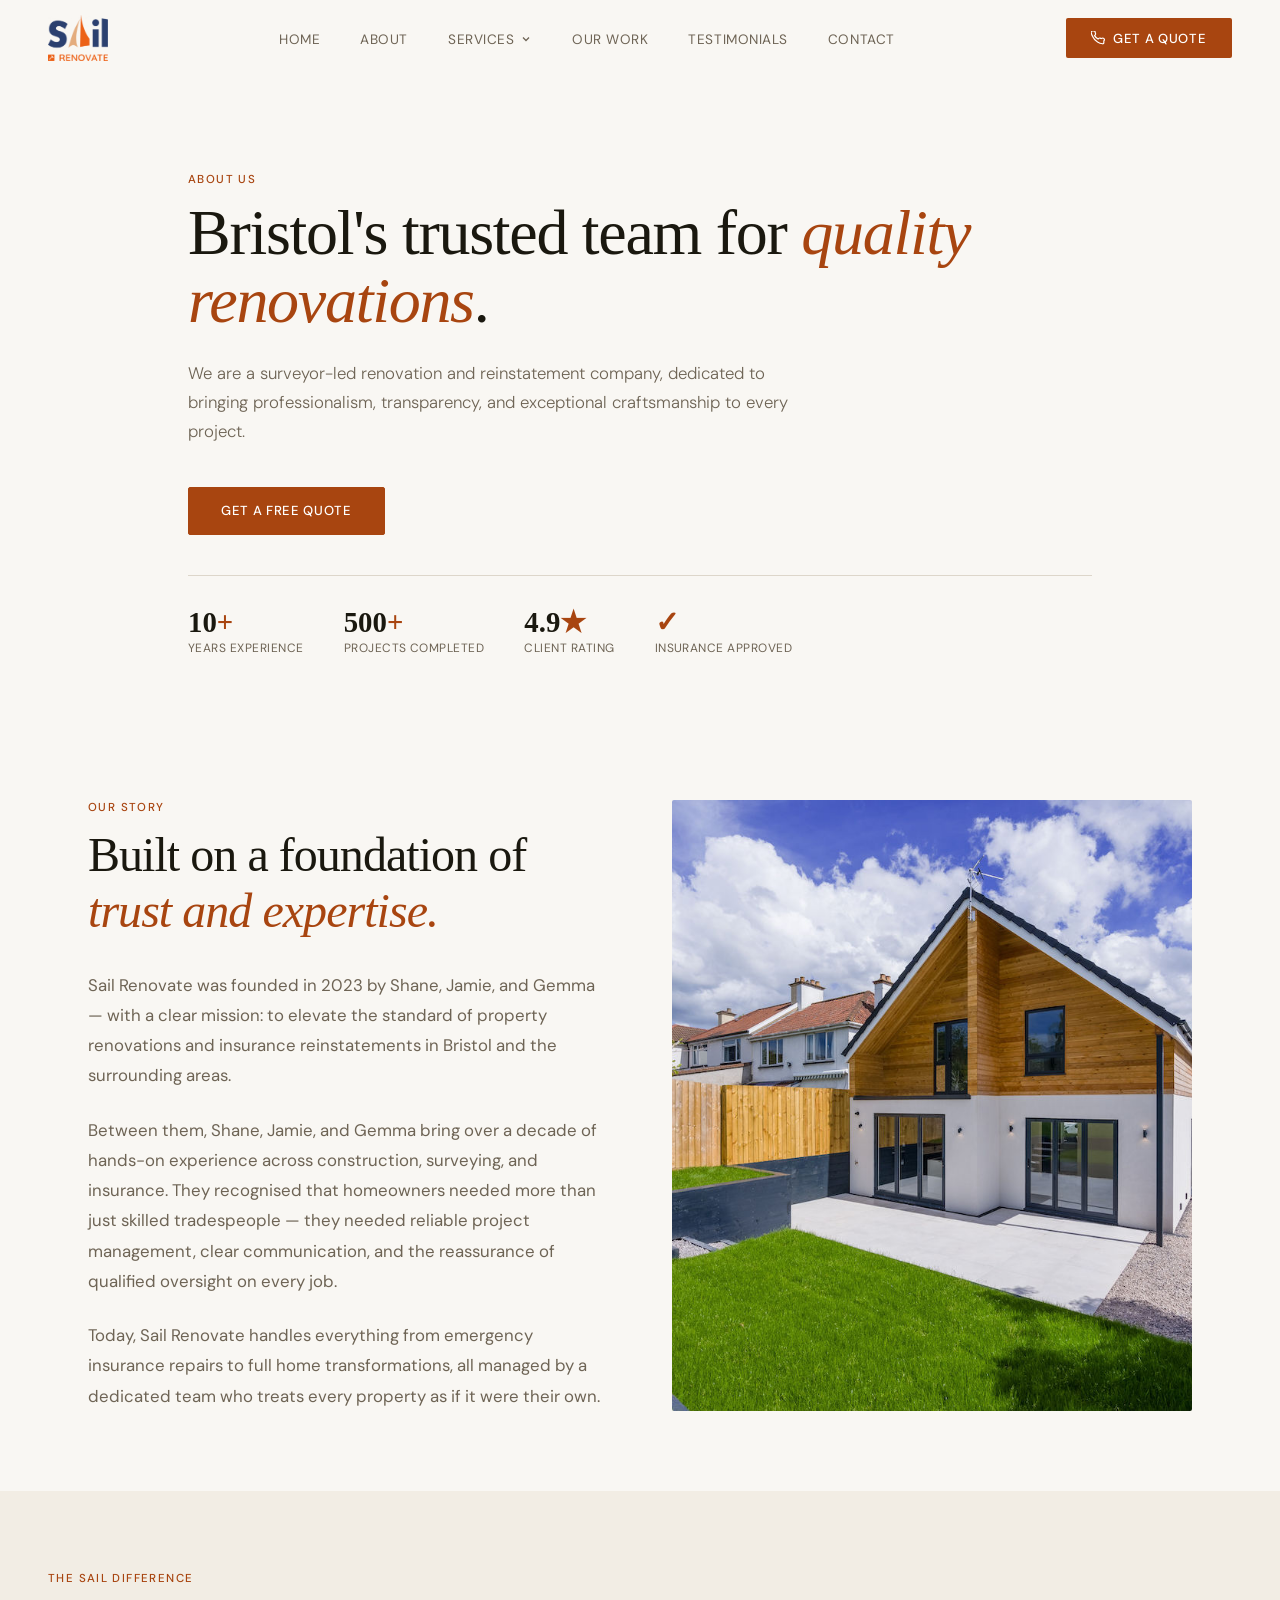
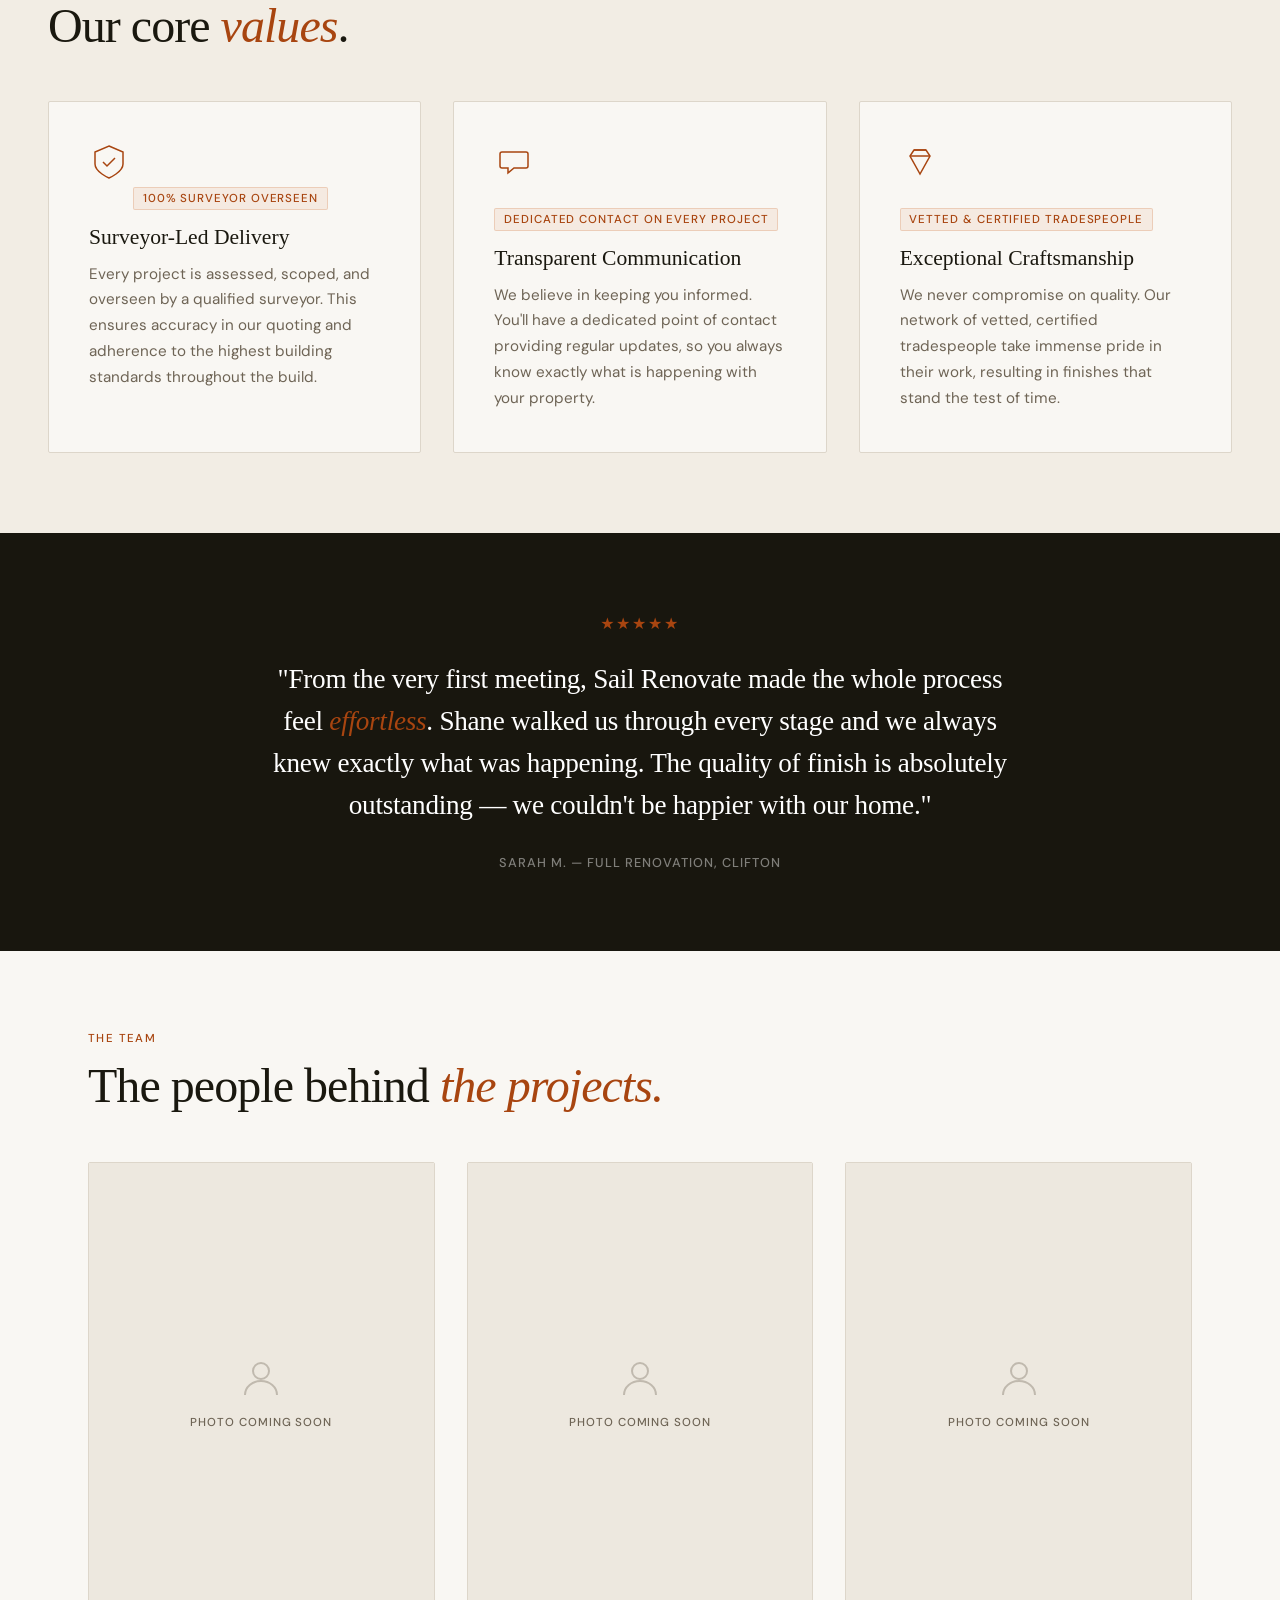
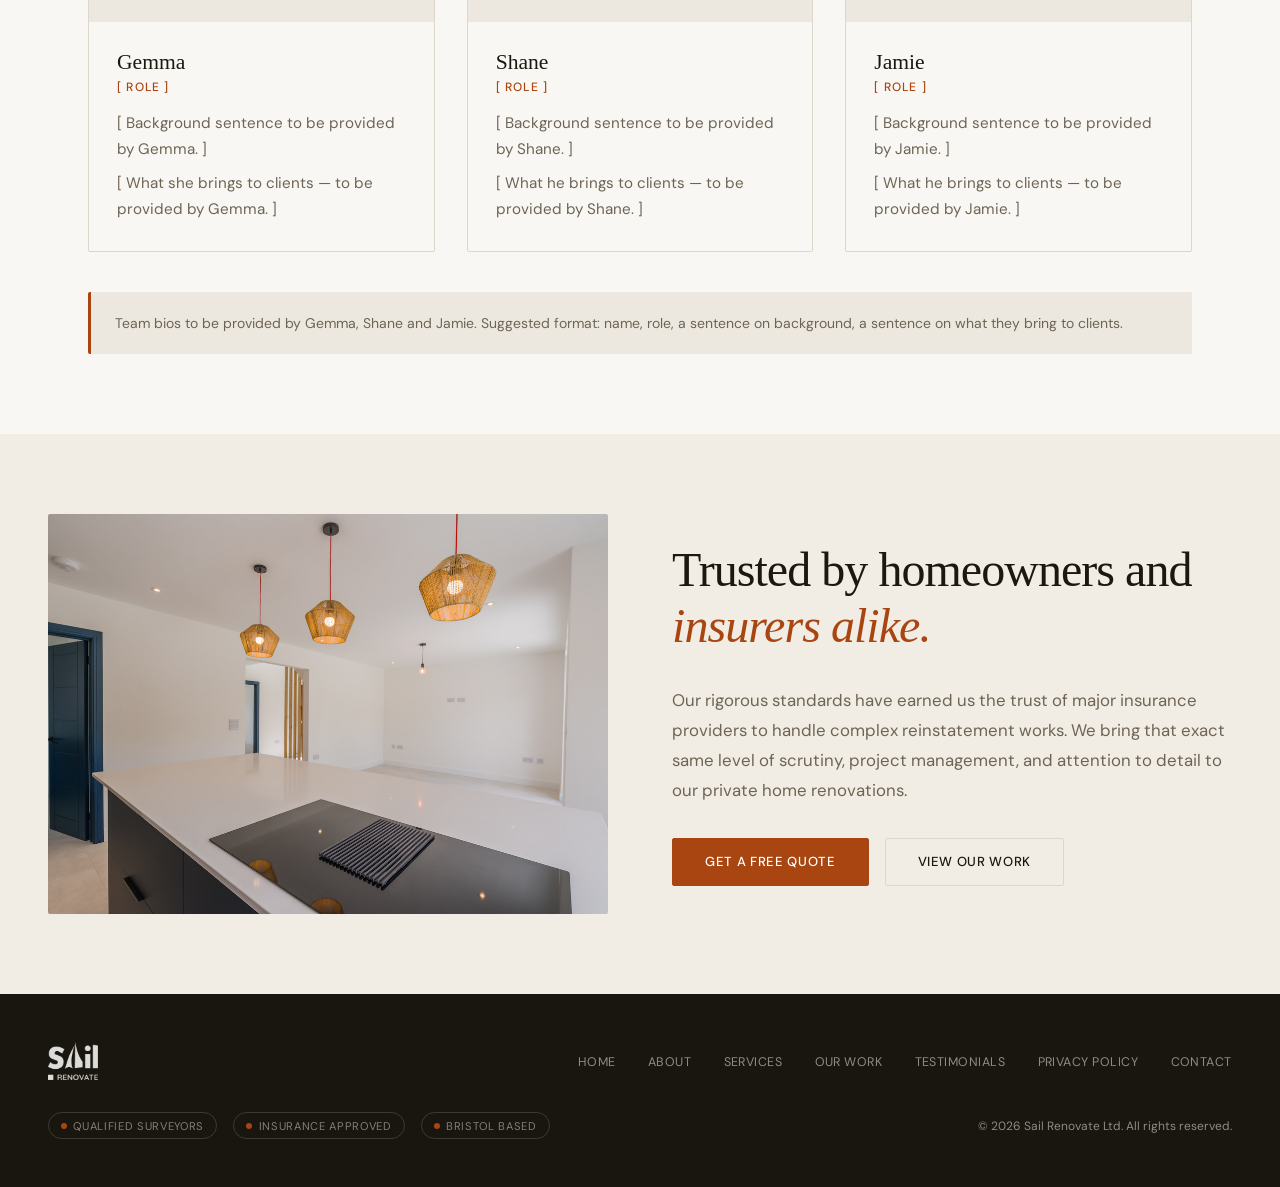
==== about/index.html @ 5453de85 "feat: about page CRO improvements - Add Get a Free Quote CTA to hero - Add stats row to hero (10+, 5" ====
<!DOCTYPE html>
<html lang="en">
<head>
  <meta charset="UTF-8" />
  <meta name="viewport" content="width=device-width, initial-scale=1.0" />
  <title>About Us | Sail Renovate</title>
  <meta name="description" content="Learn about Sail Renovate's history, our qualified surveyor-led approach, and our commitment to providing Bristol with quality renovations." />
  <link rel="preconnect" href="https://fonts.googleapis.com" />
  <link rel="preconnect" href="https://fonts.gstatic.com" crossorigin />
  <link href="https://fonts.googleapis.com/css2?family=Cormorant+Garant:ital,wght@0,300;0,400;0,600;1,300;1,400;1,600&family=DM+Sans:ital,wght@0,300;0,400;0,500;1,300&display=swap" rel="stylesheet" />
  <link rel="stylesheet" href="../css/global.css" />
  <style>
    .grid-2 { gap: 4rem; }
    .about-image { border-radius: 2px; overflow: hidden; }
    .about-image img { width: 100%; height: 100%; object-fit: cover; min-height: 400px; }

    .content-block p { font-size: 1.05rem; line-height: 1.8; color: var(--text-muted); margin-bottom: 1.5rem; }
    .content-block p:last-child { margin-bottom: 0; }

    /* Team section */
    .team-grid { display: grid; grid-template-columns: repeat(auto-fit, minmax(260px, 1fr)); gap: 2rem; margin-top: 3rem; }
    .team-card { background: var(--bg); border: 1px solid var(--border); border-radius: 2px; overflow: hidden; }
    .team-card__photo { width: 100%; aspect-ratio: 3/4; background: var(--cream); display: flex; align-items: center; justify-content: center; }
    .team-card__photo-placeholder { display: flex; flex-direction: column; align-items: center; gap: 0.75rem; color: var(--text-muted); }
    .team-card__photo-placeholder svg { opacity: 0.35; }
    .team-card__photo-placeholder span { font-size: 0.72rem; font-weight: 500; letter-spacing: 0.08em; text-transform: uppercase; }
    .team-card__body { padding: 1.75rem; }
    .team-card__name { font-family: var(--serif); font-size: 1.35rem; font-weight: 400; color: var(--text); margin-bottom: 0.25rem; }
    .team-card__role { font-size: 0.75rem; font-weight: 500; letter-spacing: 0.1em; text-transform: uppercase; color: var(--accent); margin-bottom: 1rem; }
    .team-card__bio { font-size: 0.95rem; line-height: 1.7; color: var(--text-muted); }
    .team-card__bio p { margin-bottom: 0.5rem; }
    .team-card__bio p:last-child { margin-bottom: 0; }
    .team-placeholder-note { margin-top: 2.5rem; padding: 1.25rem 1.5rem; background: var(--cream); border-left: 3px solid var(--accent); border-radius: 2px; font-size: 0.875rem; color: var(--text-muted); line-height: 1.6; }

    /* Hero stats */
    .about-hero-stats {
      display: grid;
      grid-template-columns: repeat(4, auto);
      gap: 2.5rem;
      margin-top: 2.5rem;
      padding-top: 2rem;
      border-top: 1px solid var(--border);
      justify-content: start;
    }
    .about-hero-stats .stat__num {
      font-family: var(--serif);
      font-size: 1.8rem;
      font-weight: 600;
      color: var(--text);
      line-height: 1;
      margin-bottom: 0.25rem;
    }
    .about-hero-stats .stat__num em { color: var(--accent); font-style: normal; }
    .about-hero-stats .stat__label {
      font-size: 0.75rem;
      letter-spacing: 0.04em;
      text-transform: uppercase;
      color: var(--text-muted);
    }

    /* Core values grid */
    .values-grid { display: grid; grid-template-columns: repeat(auto-fit, minmax(280px, 1fr)); gap: 2rem; margin-top: 3rem; }
    .value-card { padding: 2.5rem; background: var(--bg); border: 1px solid var(--border); border-radius: 2px; }
    .value-card__icon { width: 40px; height: 40px; color: var(--accent); margin-bottom: 1.25rem; }
    .value-card__stat { display: inline-block; font-size: 0.72rem; font-weight: 500; letter-spacing: 0.08em; text-transform: uppercase; color: var(--accent); background: rgba(200,88,20,0.08); border: 1px solid rgba(200,88,20,0.2); border-radius: 2px; padding: 0.2rem 0.55rem; margin-bottom: 0.9rem; }
    .value-card h3 { font-family: var(--serif); font-size: 1.35rem; margin-bottom: 0.75rem; color: var(--text); font-weight: 400;}
    .value-card p { font-size: 0.95rem; line-height: 1.7; color: var(--text-muted); margin: 0; }

    /* Testimonial */
    .about-testimonial {
      background: var(--bg-dark);
      padding: 5rem 3rem;
      text-align: center;
    }
    .about-testimonial blockquote {
      font-family: var(--serif);
      font-size: clamp(1.25rem, 2.5vw, 1.7rem);
      font-weight: 300;
      line-height: 1.55;
      color: #fff;
      max-width: 760px;
      margin: 0 auto 1.75rem;
      letter-spacing: -0.01em;
    }
    .about-testimonial blockquote em { color: var(--accent); font-style: italic; }
    .about-testimonial__attr {
      font-size: 0.8rem;
      font-weight: 500;
      letter-spacing: 0.08em;
      text-transform: uppercase;
      color: rgba(255,255,255,0.45);
    }
    .about-testimonial__stars {
      color: var(--accent);
      font-size: 1rem;
      letter-spacing: 0.1em;
      margin-bottom: 1.5rem;
    }

    @media (max-width:860px) {
      .grid-2 { grid-template-columns: 1fr; gap: 2rem; }
      .about-hero-stats { grid-template-columns: repeat(2, auto); gap: 1.5rem; }
      .about-testimonial { padding: 3.5rem 1.5rem; }
    }
  </style>
</head>
<body>
  <nav class="nav" id="nav">
    <a href="/sail-renovate/" class="nav__logo" aria-label="Sail Renovate home">
      <img src="../images/Sail_Renovate_Primary_Orange_MAIN-300x229.png" alt="Sail Renovate" />
    </a>
    <ul class="nav__links">
      <li><a href="/sail-renovate/">Home</a></li>
      <li><a href="/sail-renovate/about/">About</a></li>
      <li class="nav__item nav__item--has-mega">
        <button class="nav__mega-trigger" aria-expanded="false" aria-controls="megaNav">
          Services
          <svg class="nav__chevron" width="12" height="12" viewBox="0 0 24 24" fill="none" stroke="currentColor" stroke-width="2.5" aria-hidden="true"><path d="M6 9l6 6 6-6"/></svg>
        </button>
      </li>
      <li><a href="/sail-renovate/projects/">Our Work</a></li>
      <li><a href="/sail-renovate/testimonials/">Testimonials</a></li>
      <li><a href="/sail-renovate/contact/">Contact</a></li>
    </ul>
    <a href="/sail-renovate/contact/" class="nav__cta">
    <svg width="14" height="14" viewBox="0 0 24 24" fill="none" stroke="currentColor" stroke-width="2" aria-hidden="true"><path d="M22 16.92v3a2 2 0 01-2.18 2 19.79 19.79 0 01-8.63-3.07A19.5 19.5 0 013.07 9.81 19.79 19.79 0 01.12 1.18 2 2 0 012.11 0h3a2 2 0 012 1.72c.127.96.361 1.903.7 2.81a2 2 0 01-.45 2.11L6.09 7.91a16 16 0 006 6l1.27-1.27a2 2 0 012.11-.45c.907.339 1.85.573 2.81.7A2 2 0 0122 16.92z"/></svg>
    Get a Quote
  </a>
    <button class="nav__burger" id="burger" aria-label="Open menu" aria-expanded="false">
      <span></span><span></span><span></span>
    </button>

  <!-- Mega Nav Panel -->
  <div class="mega-nav" id="megaNav" role="region" aria-label="Services menu">
    <div class="mega-nav__inner">
      <div class="mega-nav__grid">
        <a href="/sail-renovate/services/insurance-reinstatement/" class="mega-nav__card">
          <svg class="mega-nav__card-icon" viewBox="0 0 40 40" fill="none" stroke="currentColor" stroke-width="1.5" aria-hidden="true">
            <path d="M20 4 L34 10 V22 C34 30 20 36 20 36 C20 36 6 30 6 22 V10 Z"/>
            <path d="M14 20 L18 24 L26 16"/>
          </svg>
          <h4>Insurance Reinstatement</h4>
          <p>Trusted delivery for insurer-led repairs and reinstatement projects.</p>
        </a>
        <a href="/sail-renovate/services/property-refurbishment/" class="mega-nav__card">
          <svg class="mega-nav__card-icon" viewBox="0 0 40 40" fill="none" stroke="currentColor" stroke-width="1.5" aria-hidden="true">
            <rect x="8" y="12" width="24" height="22" rx="1"/>
            <path d="M4 14 L20 4 L36 14"/>
            <path d="M16 34 L16 24 L24 24 L24 34"/>
          </svg>
          <h4>Property Refurbishment</h4>
          <p>Complete home makeovers from kitchens and bathrooms to full transformations.</p>
        </a>
        <a href="/sail-renovate/services/property-maintenance/" class="mega-nav__card">
          <svg class="mega-nav__card-icon" viewBox="0 0 40 40" fill="none" stroke="currentColor" stroke-width="1.5" aria-hidden="true">
            <path d="M28 8 L32 12 L16 28 L10 30 L12 24 Z"/>
            <path d="M24 12 L28 16"/>
            <circle cx="12" cy="28" r="2" fill="currentColor" stroke="none"/>
          </svg>
          <h4>Property Maintenance</h4>
          <p>Scheduled repairs and upkeep to protect and maintain your property.</p>
        </a>
        <a href="/sail-renovate/services/project-management/" class="mega-nav__card">
          <svg class="mega-nav__card-icon" viewBox="0 0 40 40" fill="none" stroke="currentColor" stroke-width="1.5" aria-hidden="true">
            <rect x="10" y="8" width="20" height="26" rx="1"/>
            <path d="M15 16 H25"/>
            <path d="M15 21 H25"/>
            <path d="M15 26 H20"/>
          </svg>
          <h4>Project Management</h4>
          <p>Co-ordinated delivery, procurement and contractor scheduling.</p>
        </a>
        <a href="/sail-renovate/services/claims-management/" class="mega-nav__card">
          <svg class="mega-nav__card-icon" viewBox="0 0 40 40" fill="none" stroke="currentColor" stroke-width="1.5" aria-hidden="true">
            <circle cx="20" cy="20" r="14"/>
            <path d="M14 20 L18 24 L26 16"/>
          </svg>
          <h4>Claims Management</h4>
          <p>Working with insurers and homeowners to keep claims moving smoothly.</p>
        </a>
      </div>
      <div class="mega-nav__footer">
        <a href="/sail-renovate/services/" class="mega-nav__all">
          View all services
          <svg width="14" height="14" viewBox="0 0 24 24" fill="none" stroke="currentColor" stroke-width="2" aria-hidden="true"><path d="M5 12h14M12 5l7 7-7 7"/></svg>
        </a>
      </div>
    </div>
  </div>
  </nav>

  <div class="mobile-menu" id="mobileMenu" role="dialog" aria-label="Navigation menu">
    <a href="/sail-renovate/" class="mobile-link">Home</a>
    <a href="/sail-renovate/about/" class="mobile-link">About</a>
    <div class="mobile-services">
      <button class="mobile-services__trigger" aria-expanded="false">
        Services
        <svg class="nav__chevron" width="14" height="14" viewBox="0 0 24 24" fill="none" stroke="currentColor" stroke-width="2.5" aria-hidden="true"><path d="M6 9l6 6 6-6"/></svg>
      </button>
      <div class="mobile-services__list">
        <a href="/sail-renovate/services/" class="mobile-services__all">All Services</a>
        <a href="/sail-renovate/services/insurance-reinstatement/">Insurance Reinstatement</a>
        <a href="/sail-renovate/services/property-refurbishment/">Property Refurbishment</a>
        <a href="/sail-renovate/services/property-maintenance/">Property Maintenance</a>
        <a href="/sail-renovate/services/project-management/">Project Management</a>
        <a href="/sail-renovate/services/claims-management/">Claims Management</a>
      </div>
    </div>
    <a href="/sail-renovate/projects/" class="mobile-link">Our Work</a>
    <a href="/sail-renovate/testimonials/" class="mobile-link">Testimonials</a>
    <a href="/sail-renovate/contact/" class="mobile-link">Contact</a>
    <a href="/sail-renovate/contact/" class="nav__cta">Get a Quote</a>
  </div>

  <main>
    <section class="internal-hero">
      <span class="section-eyebrow">About Us</span>
      <h1 class="hero__heading">Bristol's trusted team for <em>quality renovations</em>.</h1>
      <p class="hero__sub">We are a surveyor-led renovation and reinstatement company, dedicated to bringing professionalism, transparency, and exceptional craftsmanship to every project.</p>
      <div style="margin-top: 2rem;">
        <a href="/sail-renovate/contact/" class="btn btn--primary">Get a Free Quote</a>
      </div>
      <div class="about-hero-stats">
        <div>
          <div class="stat__num">10<em>+</em></div>
          <div class="stat__label">Years Experience</div>
        </div>
        <div>
          <div class="stat__num">500<em>+</em></div>
          <div class="stat__label">Projects Completed</div>
        </div>
        <div>
          <div class="stat__num">4.9<em>★</em></div>
          <div class="stat__label">Client Rating</div>
        </div>
        <div>
          <div class="stat__num" style="color: var(--accent);">✓</div>
          <div class="stat__label">Insurance Approved</div>
        </div>
      </div>
    </section>

    <section class="page-section">
      <div class="grid-2 fade-in">
        <div class="content-block">
          <span class="section-eyebrow">Our Story</span>
          <h2 class="section-title">Built on a foundation of <em>trust and expertise.</em></h2>
          <p>Sail Renovate was founded in 2023 by Shane, Jamie, and Gemma — with a clear mission: to elevate the standard of property renovations and insurance reinstatements in Bristol and the surrounding areas.</p>
          <p>Between them, Shane, Jamie, and Gemma bring over a decade of hands-on experience across construction, surveying, and insurance. They recognised that homeowners needed more than just skilled tradespeople — they needed reliable project management, clear communication, and the reassurance of qualified oversight on every job.</p>
          <p>Today, Sail Renovate handles everything from emergency insurance repairs to full home transformations, all managed by a dedicated team who treats every property as if it were their own.</p>
        </div>
        <div class="about-image">
          <img src="../images/2-rear.jpg" alt="Sail Renovate team working on site" />
        </div>
      </div>
    </section>

    <section class="page-section--alt">
      <div class="inner">
        <span class="section-eyebrow">The Sail Difference</span>
        <h2 class="section-title">Our core <em>values</em>.</h2>
        
        <div class="values-grid">
          <div class="value-card fade-in">
            <svg class="value-card__icon" viewBox="0 0 40 40" fill="none" stroke="currentColor" stroke-width="1.5" aria-hidden="true">
              <path d="M20 4 L34 10 V22 C34 30 20 36 20 36 C20 36 6 30 6 22 V10 Z"/>
              <path d="M14 20 L18 24 L26 16"/>
            </svg>
            <span class="value-card__stat">100% Surveyor Overseen</span>
            <h3>Surveyor-Led Delivery</h3>
            <p>Every project is assessed, scoped, and overseen by a qualified surveyor. This ensures accuracy in our quoting and adherence to the highest building standards throughout the build.</p>
          </div>
          <div class="value-card fade-in fade-in-delay-1">
            <svg class="value-card__icon" viewBox="0 0 40 40" fill="none" stroke="currentColor" stroke-width="1.5" aria-hidden="true">
              <path d="M8 10 h24 a2 2 0 0 1 2 2 v12 a2 2 0 0 1 -2 2 h-12 l-6 5 v-5 h-6 a2 2 0 0 1 -2 -2 v-12 a2 2 0 0 1 2 -2z"/>
            </svg>
            <span class="value-card__stat">Dedicated Contact on Every Project</span>
            <h3>Transparent Communication</h3>
            <p>We believe in keeping you informed. You'll have a dedicated point of contact providing regular updates, so you always know exactly what is happening with your property.</p>
          </div>
          <div class="value-card fade-in fade-in-delay-2">
            <svg class="value-card__icon" viewBox="0 0 40 40" fill="none" stroke="currentColor" stroke-width="1.5" aria-hidden="true">
              <path d="M14 8 L10 14 L20 32 L30 14 L26 8 Z"/>
              <path d="M14 8 h12"/>
              <path d="M11 14 h18"/>
            </svg>
            <span class="value-card__stat">Vetted &amp; Certified Tradespeople</span>
            <h3>Exceptional Craftsmanship</h3>
            <p>We never compromise on quality. Our network of vetted, certified tradespeople take immense pride in their work, resulting in finishes that stand the test of time.</p>
          </div>
        </div>
      </div>
    </section>

    <section class="about-testimonial">
      <div class="about-testimonial__stars" aria-label="5 stars">★★★★★</div>
      <blockquote>
        "From the very first meeting, Sail Renovate made the whole process feel <em>effortless</em>. Shane walked us through every stage and we always knew exactly what was happening. The quality of finish is absolutely outstanding — we couldn't be happier with our home."
      </blockquote>
      <p class="about-testimonial__attr">Sarah M. &mdash; Full Renovation, Clifton</p>
    </section>

    <section class="page-section">
      <span class="section-eyebrow">The Team</span>
      <h2 class="section-title">The people behind <em>the projects.</em></h2>

      <div class="team-grid">
        <div class="team-card fade-in">
          <div class="team-card__photo">
            <div class="team-card__photo-placeholder">
              <svg width="48" height="48" viewBox="0 0 24 24" fill="none" stroke="currentColor" stroke-width="1" aria-hidden="true"><circle cx="12" cy="8" r="4"/><path d="M4 20c0-4 3.6-7 8-7s8 3 8 7"/></svg>
              <span>Photo coming soon</span>
            </div>
          </div>
          <div class="team-card__body">
            <p class="team-card__name">Gemma</p>
            <p class="team-card__role">[ Role ]</p>
            <div class="team-card__bio">
              <p>[ Background sentence to be provided by Gemma. ]</p>
              <p>[ What she brings to clients — to be provided by Gemma. ]</p>
            </div>
          </div>
        </div>

        <div class="team-card fade-in fade-in-delay-1">
          <div class="team-card__photo">
            <div class="team-card__photo-placeholder">
              <svg width="48" height="48" viewBox="0 0 24 24" fill="none" stroke="currentColor" stroke-width="1" aria-hidden="true"><circle cx="12" cy="8" r="4"/><path d="M4 20c0-4 3.6-7 8-7s8 3 8 7"/></svg>
              <span>Photo coming soon</span>
            </div>
          </div>
          <div class="team-card__body">
            <p class="team-card__name">Shane</p>
            <p class="team-card__role">[ Role ]</p>
            <div class="team-card__bio">
              <p>[ Background sentence to be provided by Shane. ]</p>
              <p>[ What he brings to clients — to be provided by Shane. ]</p>
            </div>
          </div>
        </div>

        <div class="team-card fade-in fade-in-delay-2">
          <div class="team-card__photo">
            <div class="team-card__photo-placeholder">
              <svg width="48" height="48" viewBox="0 0 24 24" fill="none" stroke="currentColor" stroke-width="1" aria-hidden="true"><circle cx="12" cy="8" r="4"/><path d="M4 20c0-4 3.6-7 8-7s8 3 8 7"/></svg>
              <span>Photo coming soon</span>
            </div>
          </div>
          <div class="team-card__body">
            <p class="team-card__name">Jamie</p>
            <p class="team-card__role">[ Role ]</p>
            <div class="team-card__bio">
              <p>[ Background sentence to be provided by Jamie. ]</p>
              <p>[ What he brings to clients — to be provided by Jamie. ]</p>
            </div>
          </div>
        </div>
      </div>

      <p class="team-placeholder-note">Team bios to be provided by Gemma, Shane and Jamie. Suggested format: name, role, a sentence on background, a sentence on what they bring to clients.</p>
    </section>

    <section class="page-section--alt">
      <div class="grid-2 fade-in" style="align-items: center;">
        <div class="about-image" style="order: -1;">
          <img src="../images/19-kitchen.jpg" alt="Finished high quality renovation" />
        </div>
        <div class="content-block">
          <h2 class="section-title">Trusted by homeowners and <em>insurers alike.</em></h2>
          <p>Our rigorous standards have earned us the trust of major insurance providers to handle complex reinstatement works. We bring that exact same level of scrutiny, project management, and attention to detail to our private home renovations.</p>
          <div style="margin-top: 2rem; display: flex; gap: 1rem; flex-wrap: wrap;">
            <a href="/sail-renovate/contact/" class="btn btn--primary">Get a Free Quote</a>
            <a href="/sail-renovate/projects/" class="btn btn--outline">View Our Work</a>
          </div>
        </div>
      </div>
    </section>
  </main>

  <footer>
    <div class="footer__logo">
      <img src="../images/Sail_Renovate_Primary_Orange_MAIN-300x229.png" alt="Sail Renovate" />
    </div>
    <ul class="footer__links">
      <li><a href="/sail-renovate/">Home</a></li>
      <li><a href="/sail-renovate/about/">About</a></li>
      <li><a href="/sail-renovate/services/">Services</a></li>
      <li><a href="/sail-renovate/projects/">Our Work</a></li>
      <li><a href="/sail-renovate/testimonials/">Testimonials</a></li>
      <li><a href="/sail-renovate/privacy-policy/">Privacy Policy</a></li>
      <li><a href="/sail-renovate/contact/">Contact</a></li>
    </ul>
    <div class="footer__badges">
      <span class="badge-pill">Qualified Surveyors</span>
      <span class="badge-pill">Insurance Approved</span>
      <span class="badge-pill">Bristol Based</span>
    </div>
    <p class="footer__copy">&copy; 2026 Sail Renovate Ltd. All rights reserved.</p>
  </footer>

  <script src="../js/main.js"></script>
</body>
</html>
---- css/global.css ----
/* ── Variables ─────────────────────────────────────────── */
:root {
  --bg:         #F9F7F3;
  --bg-warm:    #F2EDE4;
  --bg-dark:    #18160E;
  --text:       #1A180F;
  --text-muted: #6E6455;
  --accent:     #A84510;
  --accent-lt:  #B5500F;
  --cream:      #EDE8DF;
  --border:     #DDD6CA;
  --nav-h:      76px;
  --serif:      'Cormorant Garant', Georgia, serif;
  --sans:       'DM Sans', system-ui, sans-serif;
  --ease:       cubic-bezier(0.4, 0, 0.2, 1);
}

/* ── Reset ─────────────────────────────────────────────── */
*, *::before, *::after { box-sizing: border-box; margin: 0; padding: 0; }
html { scroll-behavior: smooth; font-size: 16px; }
body {
  font-family: var(--sans);
  background: var(--bg);
  color: var(--text);
  -webkit-font-smoothing: antialiased;
  overflow-x: hidden;
}
img { display: block; max-width: 100%; }
a { color: inherit; text-decoration: none; }
button { cursor: pointer; font-family: inherit; border: none; background: none; }

/* ── Navigation ────────────────────────────────────────── */
.nav {
  position: fixed;
  top: 0; left: 0; right: 0;
  z-index: 100;
  height: var(--nav-h);
  display: flex;
  align-items: center;
  justify-content: space-between;
  padding: 0 3rem;
  transition: background 0.4s var(--ease), box-shadow 0.4s var(--ease);
}
.nav.scrolled {
  background: rgba(249, 247, 243, 0.97);
  backdrop-filter: blur(8px);
  box-shadow: 0 1px 0 var(--border);
}
.nav__logo { display: flex; align-items: center; }
.nav__logo img { height: 46px; width: auto; display: block; }
.nav__links {
  display: flex;
  align-items: center;
  gap: 2.5rem;
  list-style: none;
}
.nav__links a {
  font-size: 0.85rem;
  font-weight: 400;
  letter-spacing: 0.04em;
  text-transform: uppercase;
  color: var(--text-muted);
  transition: color 0.2s;
  position: relative;
}
.nav__links a:hover { color: var(--text); }

/* Active page indicator */
.nav__links a[aria-current="page"],
.nav__mega-trigger[aria-current="page"] {
  color: var(--text);
}
.nav__links a[aria-current="page"]::after,
.nav__mega-trigger[aria-current="page"]::after {
  content: '';
  position: absolute;
  bottom: -4px;
  left: 0;
  right: 0;
  height: 1.5px;
  background: var(--accent);
  border-radius: 1px;
}
.nav__mega-trigger { position: relative; }

/* Mobile menu active link */
.mobile-link[aria-current="page"] { color: var(--accent); }
.nav__cta {
  display: inline-flex;
  align-items: center;
  gap: 0.5rem;
  background: var(--accent);
  color: #fff;
  font-size: 0.82rem;
  font-weight: 500;
  letter-spacing: 0.05em;
  text-transform: uppercase;
  padding: 0.72rem 1.6rem;
  border-radius: 2px;
  transition: background 0.2s;
}
.nav__cta:hover { background: var(--accent-lt); }
.nav__burger {
  display: none;
  flex-direction: column;
  justify-content: center;
  gap: 5px;
  padding: 8px;
  width: 40px;
  height: 40px;
  cursor: pointer;
}
.nav__burger span {
  display: block;
  width: 24px;
  height: 2px;
  background: var(--text);
  border-radius: 2px;
  transition: transform 0.3s var(--ease), opacity 0.3s var(--ease), width 0.3s var(--ease);
  transform-origin: center;
}
/* When open: animate top and bottom spans into an X, hide middle */
.nav__burger.open span:nth-child(1) {
  transform: translateY(7px) rotate(45deg);
}
.nav__burger.open span:nth-child(2) {
  opacity: 0;
  width: 0;
}
.nav__burger.open span:nth-child(3) {
  transform: translateY(-7px) rotate(-45deg);
}
.mobile-menu {
  display: none;
  position: fixed;
  inset: 0;
  background: var(--bg);
  z-index: 99;
  flex-direction: column;
  align-items: center;
  justify-content: center;
  gap: 2.5rem;
}
.mobile-menu.open { display: flex; }
.mobile-menu a { font-family: var(--serif); font-size: 2rem; font-weight: 400; }
.mobile-menu .nav__cta { font-family: var(--sans); font-size: 0.9rem; }

/* ── Buttons ───────────────────────────────────────────── */
.btn {
  display: inline-flex;
  align-items: center;
  gap: 0.5rem;
  font-size: 0.82rem;
  font-weight: 500;
  letter-spacing: 0.05em;
  text-transform: uppercase;
  padding: 0.9rem 2rem;
  border-radius: 2px;
  border: 1.5px solid transparent;
  transition: all 0.25s var(--ease);
}
.btn--primary { background: var(--accent); color: #fff; border-color: var(--accent); }
.btn--primary:hover { background: var(--accent-lt); border-color: var(--accent-lt); }
.btn--outline { background: transparent; color: var(--text); border-color: var(--border); }
.btn--outline:hover { border-color: var(--text); }

/* ── Section utilities ─────────────────────────────────── */
.section-eyebrow {
  font-size: 0.72rem;
  font-weight: 500;
  letter-spacing: 0.12em;
  text-transform: uppercase;
  color: var(--accent);
  margin-bottom: 0.75rem;
  display: block;
}
.section-title {
  font-family: var(--serif);
  font-size: clamp(2rem, 4vw, 3rem);
  font-weight: 300;
  line-height: 1.15;
  letter-spacing: -0.02em;
  margin-bottom: 2rem;
}
.section-title em { font-style: italic; color: var(--accent); }

/* ── Internal page hero ────────────────────────────────── */
.internal-hero { padding: calc(var(--nav-h) + 6rem) 3rem 4rem; max-width: 1000px; margin: 0 auto; }
.internal-hero .hero__heading {
  font-family: var(--serif);
  font-size: clamp(2.5rem, 5vw, 4.5rem);
  font-weight: 300;
  line-height: 1.06;
  letter-spacing: -0.02em;
  color: var(--text);
  margin-bottom: 1.5rem;
}
.internal-hero .hero__heading em { font-style: italic; color: var(--accent); }
.internal-hero .hero__sub {
  font-size: 1.05rem;
  font-weight: 300;
  line-height: 1.75;
  color: var(--text-muted);
  max-width: 600px;
  margin-bottom: 2.5rem;
}

/* ── Page sections ─────────────────────────────────────── */
.page-section { padding: 5rem 3rem; max-width: 1200px; margin: 0 auto; }
.page-section--alt { background: var(--bg-warm); max-width: none; padding: 5rem 3rem; }
.page-section--alt > .inner { max-width: 1200px; margin: 0 auto; }

/* ── Grid layouts ──────────────────────────────────────── */
.grid-2 { display: grid; grid-template-columns: 1fr 1fr; gap: 4rem; }
.grid-3 { display: grid; grid-template-columns: repeat(auto-fit, minmax(300px, 1fr)); gap: 2rem; }

/* ── Card ──────────────────────────────────────────────── */
.card { background: #fff; border: 1px solid var(--border); padding: 2.5rem; border-radius: 2px; }
.card h3 { font-family: var(--serif); font-size: 1.35rem; margin-bottom: 0.75rem; font-weight: 400; color: var(--text); }
.card p { font-size: 0.95rem; line-height: 1.7; color: var(--text-muted); }

/* ── Footer ────────────────────────────────────────────── */
footer {
  background: var(--bg-dark);
  color: rgba(255,255,255,0.5);
  padding: 3rem;
  display: flex;
  align-items: center;
  justify-content: space-between;
  gap: 2rem;
  flex-wrap: wrap;
}
.footer__logo img { height: 38px; width: auto; display: block; filter: brightness(0) invert(1); opacity: 0.85; }
.footer__links { display: flex; gap: 2rem; list-style: none; flex-wrap: wrap; }
.footer__links a { font-size: 0.78rem; letter-spacing: 0.04em; text-transform: uppercase; transition: color 0.2s; color: rgba(255,255,255,0.5); }
.footer__links a:hover { color: rgba(255,255,255,0.85) !important; }
.footer__copy { font-size: 0.75rem; }
.footer__badges { display: flex; gap: 1rem; align-items: center; flex-wrap: wrap; }
.badge-pill {
  display: inline-flex;
  align-items: center;
  gap: 0.4rem;
  font-size: 0.7rem;
  letter-spacing: 0.06em;
  text-transform: uppercase;
  border: 1px solid rgba(255,255,255,0.15);
  border-radius: 100px;
  padding: 0.35rem 0.75rem;
  color: rgba(255,255,255,0.45);
}
.badge-pill::before {
  content: '';
  display: block;
  width: 6px; height: 6px;
  border-radius: 50%;
  background: var(--accent);
}

/* ── Fade-in animation ─────────────────────────────────── */
.fade-in { opacity: 0; transform: translateY(24px); transition: opacity 0.7s var(--ease), transform 0.7s var(--ease); }
.fade-in.visible { opacity: 1; transform: translateY(0); }
.fade-in-delay-1 { transition-delay: 0.1s; }
.fade-in-delay-2 { transition-delay: 0.2s; }
.fade-in-delay-3 { transition-delay: 0.35s; }

/* ── Responsive ────────────────────────────────────────── */
@media (max-width: 860px) {
  .nav__links, .nav__cta { display: none; }
  .nav__burger { display: flex; }
  .nav { padding: 0 1.5rem; }
  .internal-hero { padding: calc(var(--nav-h) + 3rem) 1.5rem 2rem; }
  .page-section, .page-section--alt { padding: 4rem 1.5rem; }
  .grid-2, .grid-3 { grid-template-columns: 1fr; }
  footer { flex-direction: column; align-items: flex-start; gap: 1.5rem; padding: 2.5rem 1.5rem; }
}

/* ── Mega Nav ──────────────────────────────────────────── */
.nav__item { list-style: none; }
.nav__item--has-mega { position: static; }
.nav__mega-trigger {
  display: inline-flex;
  align-items: center;
  gap: 0.35rem;
  font-size: 0.85rem;
  font-weight: 400;
  letter-spacing: 0.04em;
  text-transform: uppercase;
  color: var(--text-muted);
  transition: color 0.2s;
  cursor: pointer;
  background: none;
  border: none;
  padding: 0;
  font-family: var(--sans);
}
.nav__mega-trigger:hover,
.nav__item--has-mega.open .nav__mega-trigger { color: var(--text); }
.nav__chevron { transition: transform 0.25s var(--ease); flex-shrink: 0; }
.nav__item--has-mega.open .nav__chevron { transform: rotate(180deg); }

.mega-nav {
  position: fixed;
  top: var(--nav-h);
  left: 0; right: 0;
  background: var(--bg);
  border-top: 2px solid var(--accent);
  box-shadow: 0 12px 40px rgba(0,0,0,0.10);
  opacity: 0;
  transform: translateY(-6px);
  pointer-events: none;
  transition: opacity 0.22s var(--ease), transform 0.22s var(--ease);
  z-index: 98;
}
.mega-nav.open { opacity: 1; transform: translateY(0); pointer-events: all; }
.mega-nav__inner { max-width: 1200px; margin: 0 auto; padding: 2.5rem 3rem; }
.mega-nav__grid {
  display: grid;
  grid-template-columns: repeat(5, 1fr);
  gap: 1.25rem;
  margin-bottom: 1.75rem;
}
.mega-nav__card {
  display: flex;
  flex-direction: column;
  gap: 0.6rem;
  padding: 1.5rem;
  background: var(--bg-warm);
  border: 1px solid var(--border);
  border-radius: 2px;
  transition: border-color 0.2s var(--ease), background 0.2s var(--ease);
  color: inherit;
}
.mega-nav__card:hover { border-color: var(--accent); background: var(--cream); }
.mega-nav__card-icon { width: 32px; height: 32px; color: var(--accent); flex-shrink: 0; }
.mega-nav__card h4 {
  font-family: var(--serif);
  font-size: 1.05rem;
  font-weight: 400;
  color: var(--text);
  line-height: 1.25;
  margin: 0;
}
.mega-nav__card p {
  font-size: 0.82rem;
  line-height: 1.6;
  color: var(--text-muted);
  font-weight: 300;
  margin: 0;
}
.mega-nav__footer {
  display: flex;
  align-items: center;
  justify-content: flex-end;
  border-top: 1px solid var(--border);
  padding-top: 1.25rem;
}
.mega-nav__all {
  display: inline-flex;
  align-items: center;
  gap: 0.5rem;
  font-size: 0.75rem;
  font-weight: 500;
  letter-spacing: 0.08em;
  text-transform: uppercase;
  color: var(--accent);
  transition: color 0.2s;
}
.mega-nav__all:hover { color: var(--accent-lt); }

/* Mobile services accordion */
.mobile-services { width: 100%; text-align: center; }
.mobile-services__trigger {
  display: inline-flex;
  align-items: center;
  justify-content: center;
  gap: 0.5rem;
  font-family: var(--serif);
  font-size: 2rem;
  font-weight: 400;
  color: var(--text);
  background: none;
  border: none;
  cursor: pointer;
  padding: 0;
  width: 100%;
}
.mobile-services__list {
  display: none;
  flex-direction: column;
  gap: 0.9rem;
  padding: 1rem 0 0.5rem;
}
.mobile-services.open .mobile-services__list { display: flex; }
.mobile-services__list a {
  font-family: var(--sans);
  font-size: 0.85rem;
  font-weight: 400;
  letter-spacing: 0.06em;
  text-transform: uppercase;
  color: var(--text-muted);
  transition: color 0.2s;
}
.mobile-services__list a:hover,
.mobile-services__list .mobile-services__all { color: var(--accent); }
.mobile-services__list .mobile-services__all { font-weight: 500; }
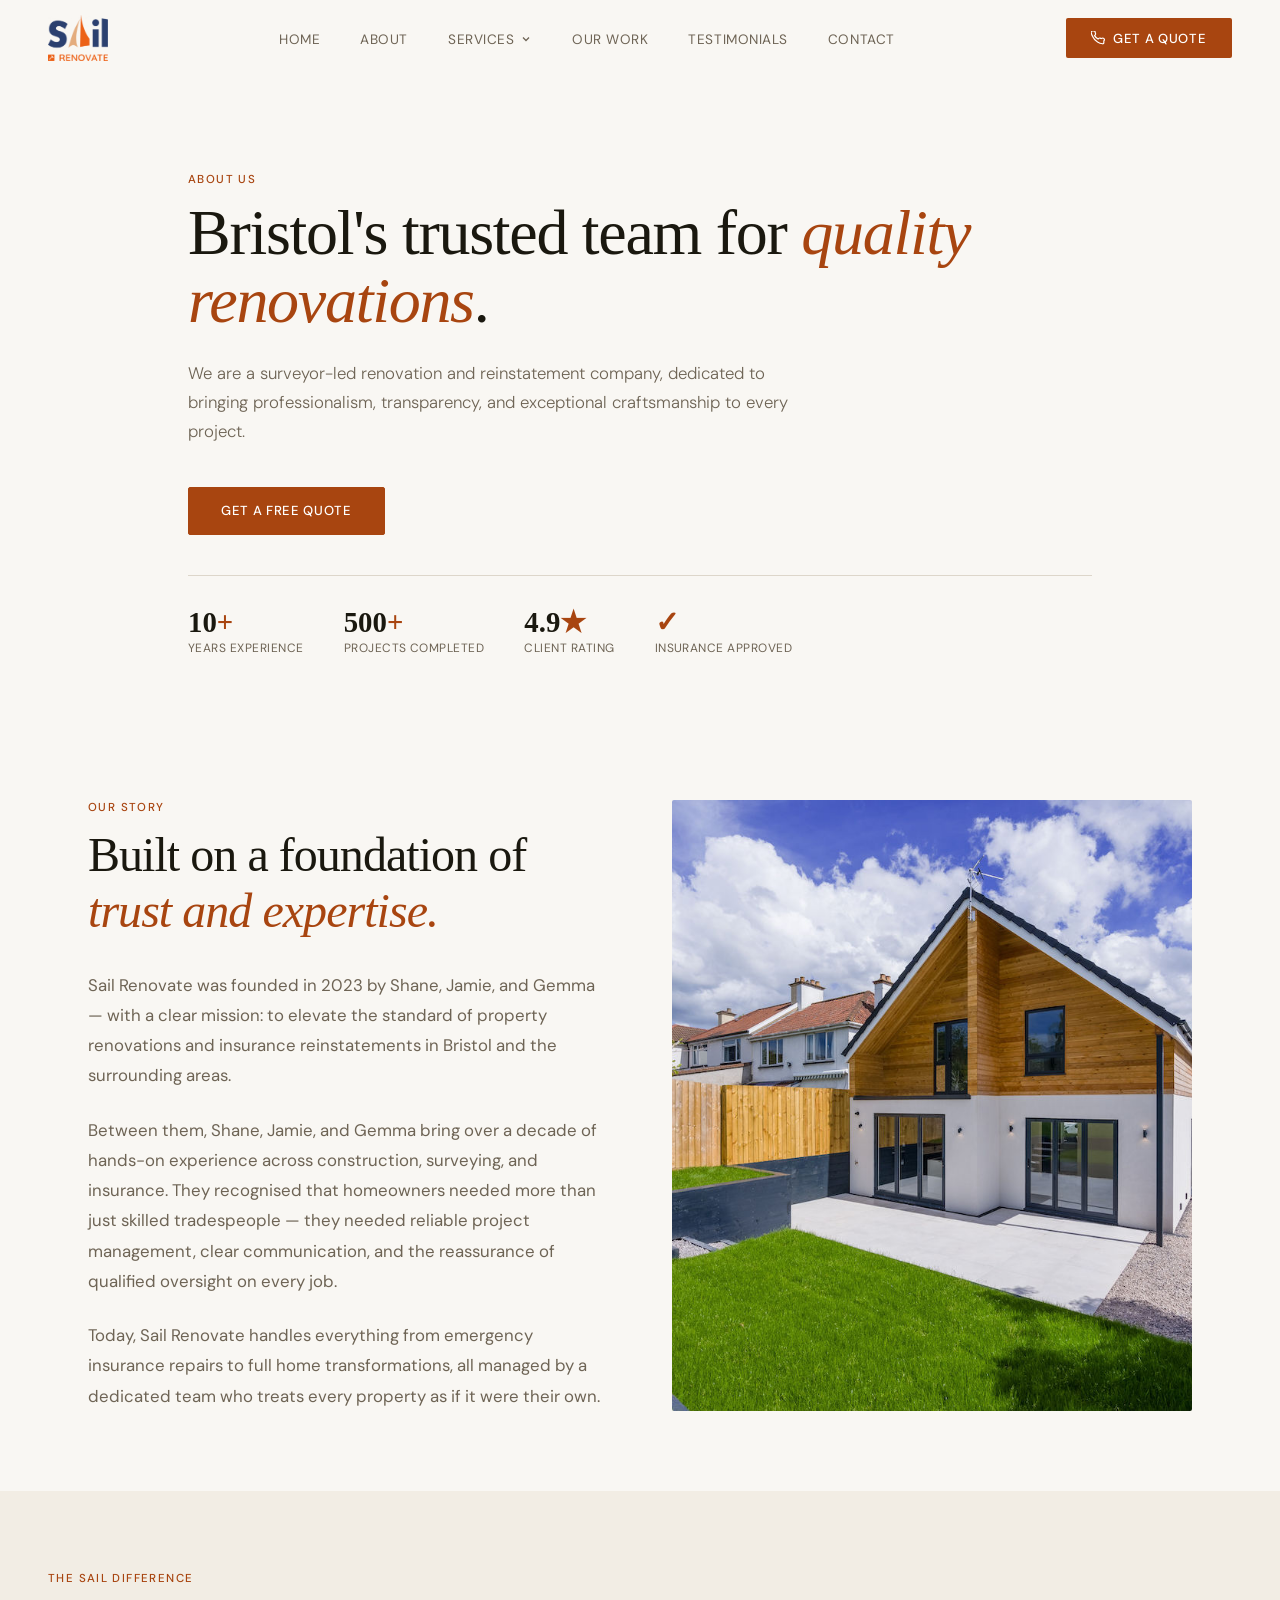
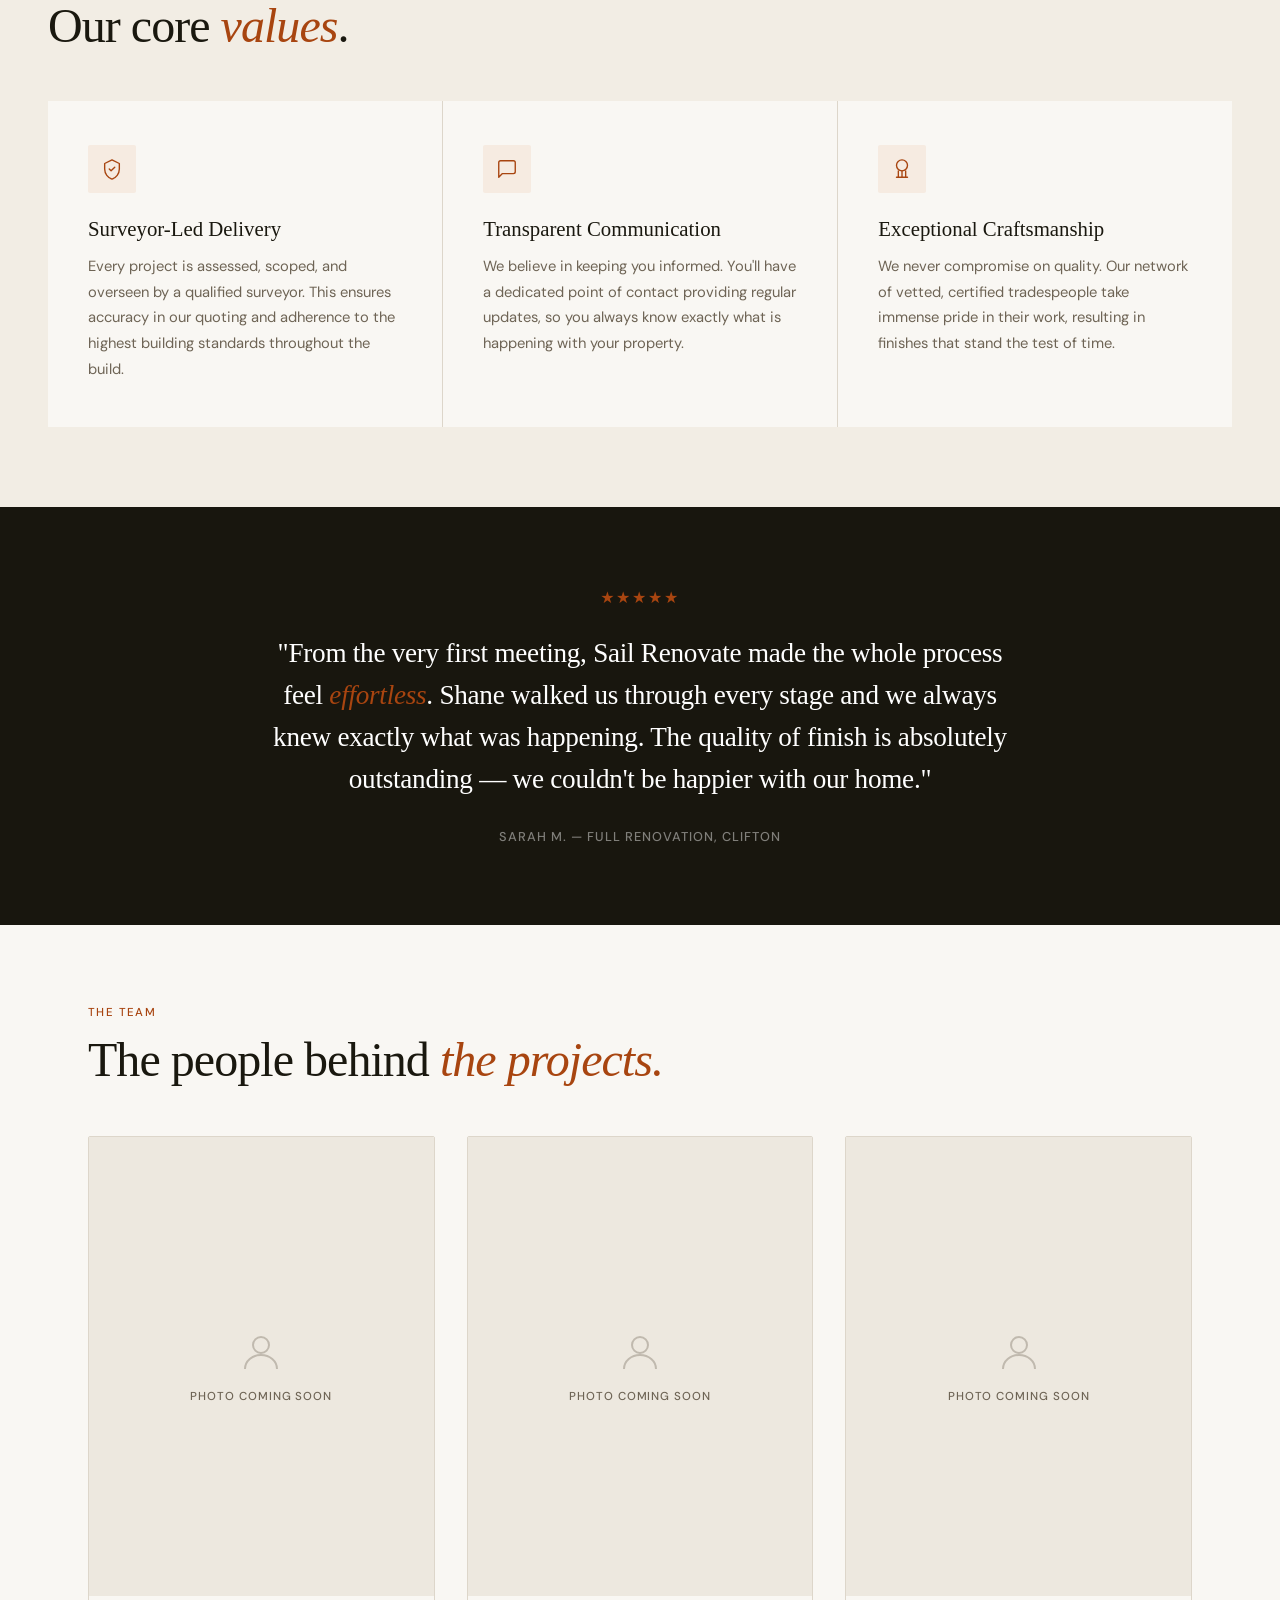
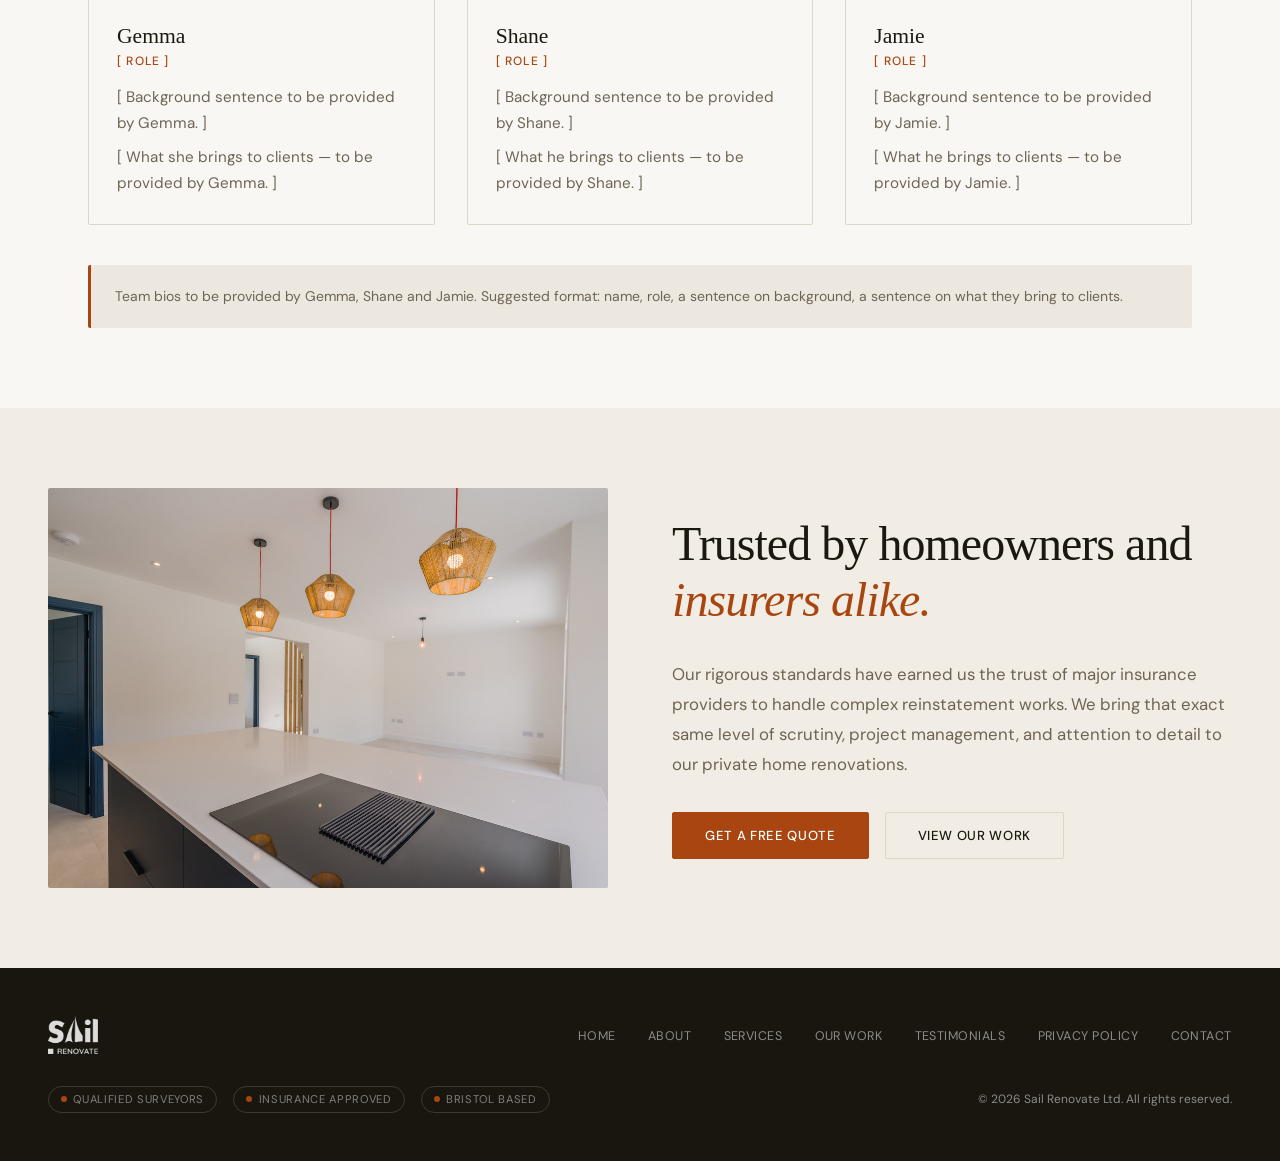
==== commit 8c56e740: "style: redesign core value cards for visual balance Co-Authored-By: Claude Sonnet 4.6 <noreply@anthr" ====
--- a/about/index.html
+++ b/about/index.html
@@ -59,12 +59,37 @@
     }
 
     /* Core values grid */
-    .values-grid { display: grid; grid-template-columns: repeat(auto-fit, minmax(280px, 1fr)); gap: 2rem; margin-top: 3rem; }
-    .value-card { padding: 2.5rem; background: var(--bg); border: 1px solid var(--border); border-radius: 2px; }
-    .value-card__icon { width: 40px; height: 40px; color: var(--accent); margin-bottom: 1.25rem; }
-    .value-card__stat { display: inline-block; font-size: 0.72rem; font-weight: 500; letter-spacing: 0.08em; text-transform: uppercase; color: var(--accent); background: rgba(200,88,20,0.08); border: 1px solid rgba(200,88,20,0.2); border-radius: 2px; padding: 0.2rem 0.55rem; margin-bottom: 0.9rem; }
-    .value-card h3 { font-family: var(--serif); font-size: 1.35rem; margin-bottom: 0.75rem; color: var(--text); font-weight: 400;}
-    .value-card p { font-size: 0.95rem; line-height: 1.7; color: var(--text-muted); margin: 0; }
+    .values-grid { display: grid; grid-template-columns: repeat(3, 1fr); gap: 1.5px; background: var(--border); margin-top: 3rem; }
+    .value-card {
+      padding: 2.75rem 2.5rem;
+      background: var(--bg);
+      display: flex;
+      flex-direction: column;
+      gap: 0;
+    }
+    .value-card__icon-wrap {
+      width: 48px;
+      height: 48px;
+      background: rgba(200,88,20,0.08);
+      border-radius: 2px;
+      display: flex;
+      align-items: center;
+      justify-content: center;
+      margin-bottom: 1.5rem;
+      flex-shrink: 0;
+    }
+    .value-card__icon-wrap svg {
+      width: 22px;
+      height: 22px;
+      stroke: var(--accent);
+      fill: none;
+      stroke-width: 1.5;
+      stroke-linecap: round;
+      stroke-linejoin: round;
+    }
+    .value-card h3 { font-family: var(--serif); font-size: 1.3rem; margin-bottom: 0.75rem; color: var(--text); font-weight: 400; line-height: 1.2; }
+    .value-card p { font-size: 0.92rem; line-height: 1.75; color: var(--text-muted); margin: 0; }
+    @media (max-width: 860px) { .values-grid { grid-template-columns: 1fr; } }
 
     /* Testimonial */
     .about-testimonial {
@@ -262,29 +287,32 @@
         
         <div class="values-grid">
           <div class="value-card fade-in">
-            <svg class="value-card__icon" viewBox="0 0 40 40" fill="none" stroke="currentColor" stroke-width="1.5" aria-hidden="true">
-              <path d="M20 4 L34 10 V22 C34 30 20 36 20 36 C20 36 6 30 6 22 V10 Z"/>
-              <path d="M14 20 L18 24 L26 16"/>
-            </svg>
-            <span class="value-card__stat">100% Surveyor Overseen</span>
+            <div class="value-card__icon-wrap" aria-hidden="true">
+              <svg viewBox="0 0 24 24" xmlns="http://www.w3.org/2000/svg">
+                <path d="M12 2L20 6v6c0 5-3.5 9.74-8 11C7.5 21.74 4 17 4 12V6l8-4z"/>
+                <path d="M9 12l2 2 4-4"/>
+              </svg>
+            </div>
             <h3>Surveyor-Led Delivery</h3>
             <p>Every project is assessed, scoped, and overseen by a qualified surveyor. This ensures accuracy in our quoting and adherence to the highest building standards throughout the build.</p>
           </div>
           <div class="value-card fade-in fade-in-delay-1">
-            <svg class="value-card__icon" viewBox="0 0 40 40" fill="none" stroke="currentColor" stroke-width="1.5" aria-hidden="true">
-              <path d="M8 10 h24 a2 2 0 0 1 2 2 v12 a2 2 0 0 1 -2 2 h-12 l-6 5 v-5 h-6 a2 2 0 0 1 -2 -2 v-12 a2 2 0 0 1 2 -2z"/>
-            </svg>
-            <span class="value-card__stat">Dedicated Contact on Every Project</span>
+            <div class="value-card__icon-wrap" aria-hidden="true">
+              <svg viewBox="0 0 24 24" xmlns="http://www.w3.org/2000/svg">
+                <path d="M21 15a2 2 0 0 1-2 2H7l-4 4V5a2 2 0 0 1 2-2h14a2 2 0 0 1 2 2z"/>
+              </svg>
+            </div>
             <h3>Transparent Communication</h3>
             <p>We believe in keeping you informed. You'll have a dedicated point of contact providing regular updates, so you always know exactly what is happening with your property.</p>
           </div>
           <div class="value-card fade-in fade-in-delay-2">
-            <svg class="value-card__icon" viewBox="0 0 40 40" fill="none" stroke="currentColor" stroke-width="1.5" aria-hidden="true">
-              <path d="M14 8 L10 14 L20 32 L30 14 L26 8 Z"/>
-              <path d="M14 8 h12"/>
-              <path d="M11 14 h18"/>
-            </svg>
-            <span class="value-card__stat">Vetted &amp; Certified Tradespeople</span>
+            <div class="value-card__icon-wrap" aria-hidden="true">
+              <svg viewBox="0 0 24 24" xmlns="http://www.w3.org/2000/svg">
+                <circle cx="12" cy="8" r="6"/>
+                <path d="M8 14v7M12 14v7M16 14v7"/>
+                <path d="M6 21h12"/>
+              </svg>
+            </div>
             <h3>Exceptional Craftsmanship</h3>
             <p>We never compromise on quality. Our network of vetted, certified tradespeople take immense pride in their work, resulting in finishes that stand the test of time.</p>
           </div>
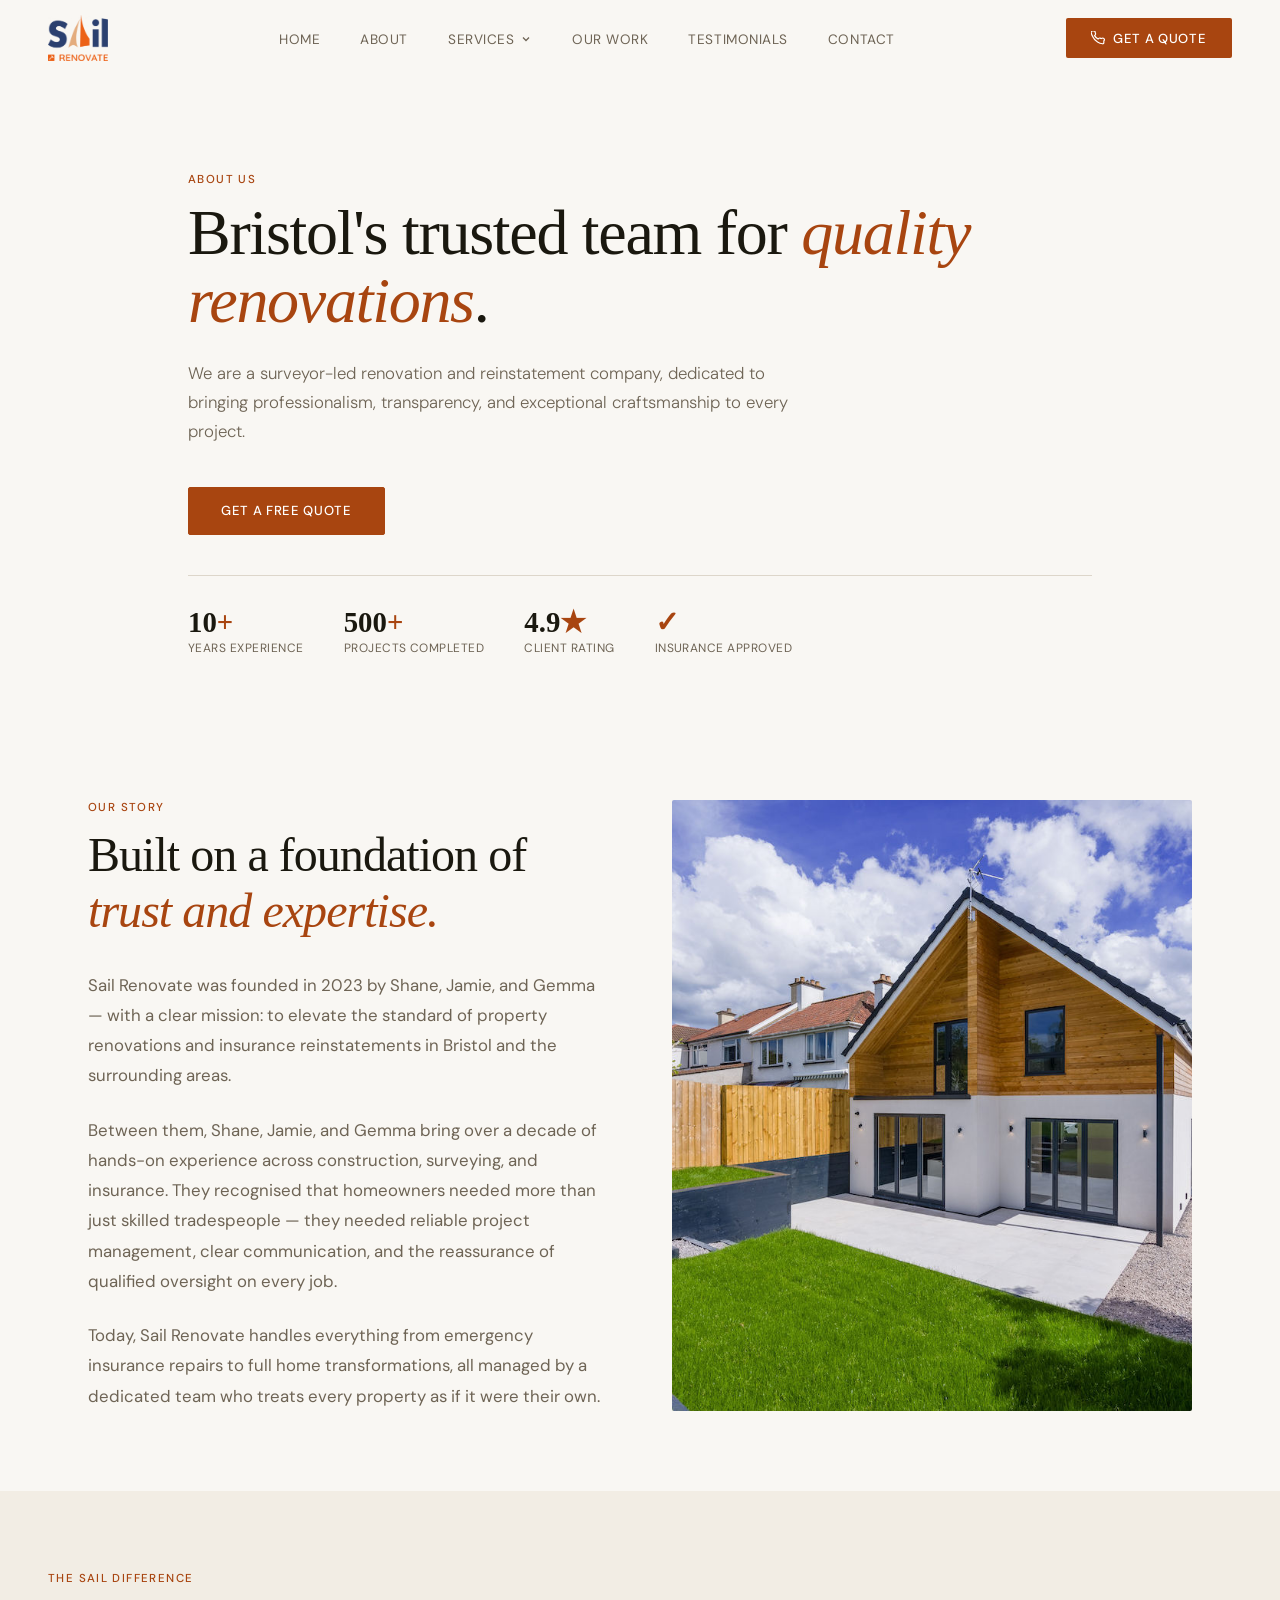
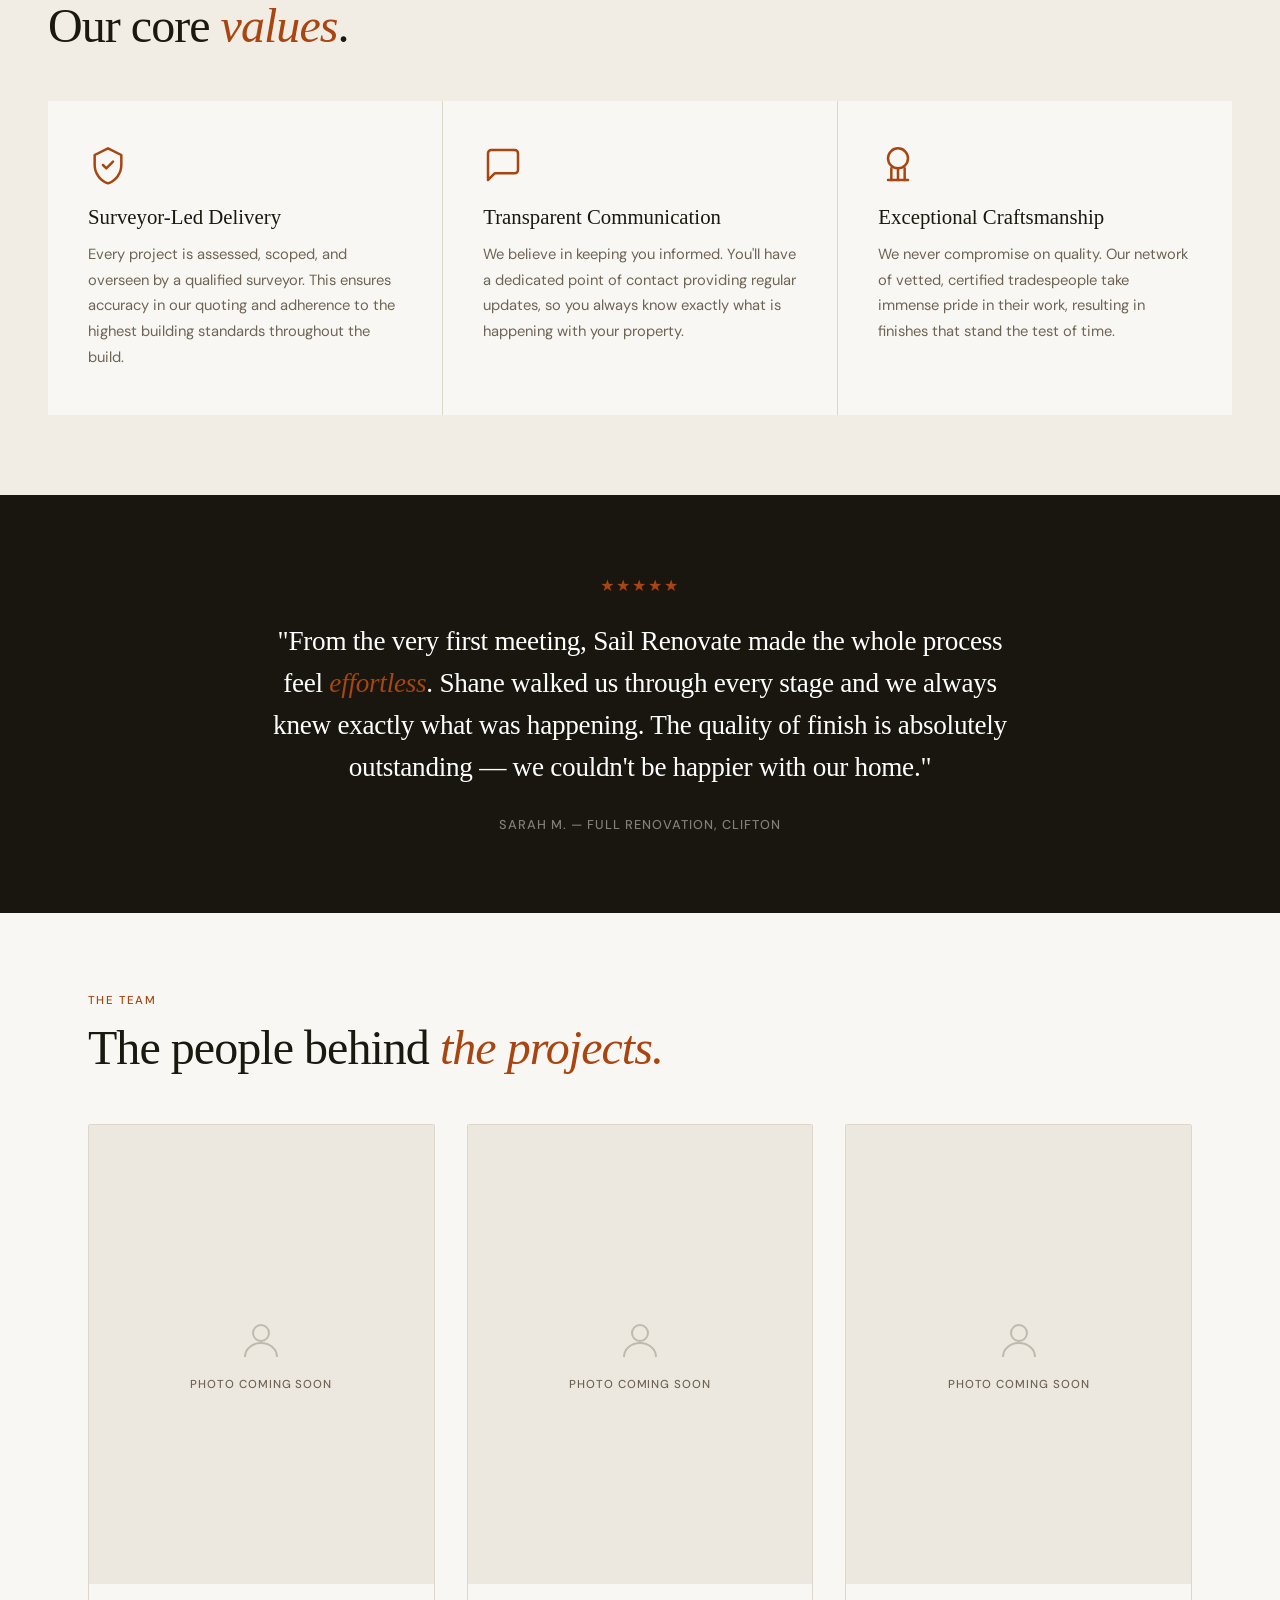
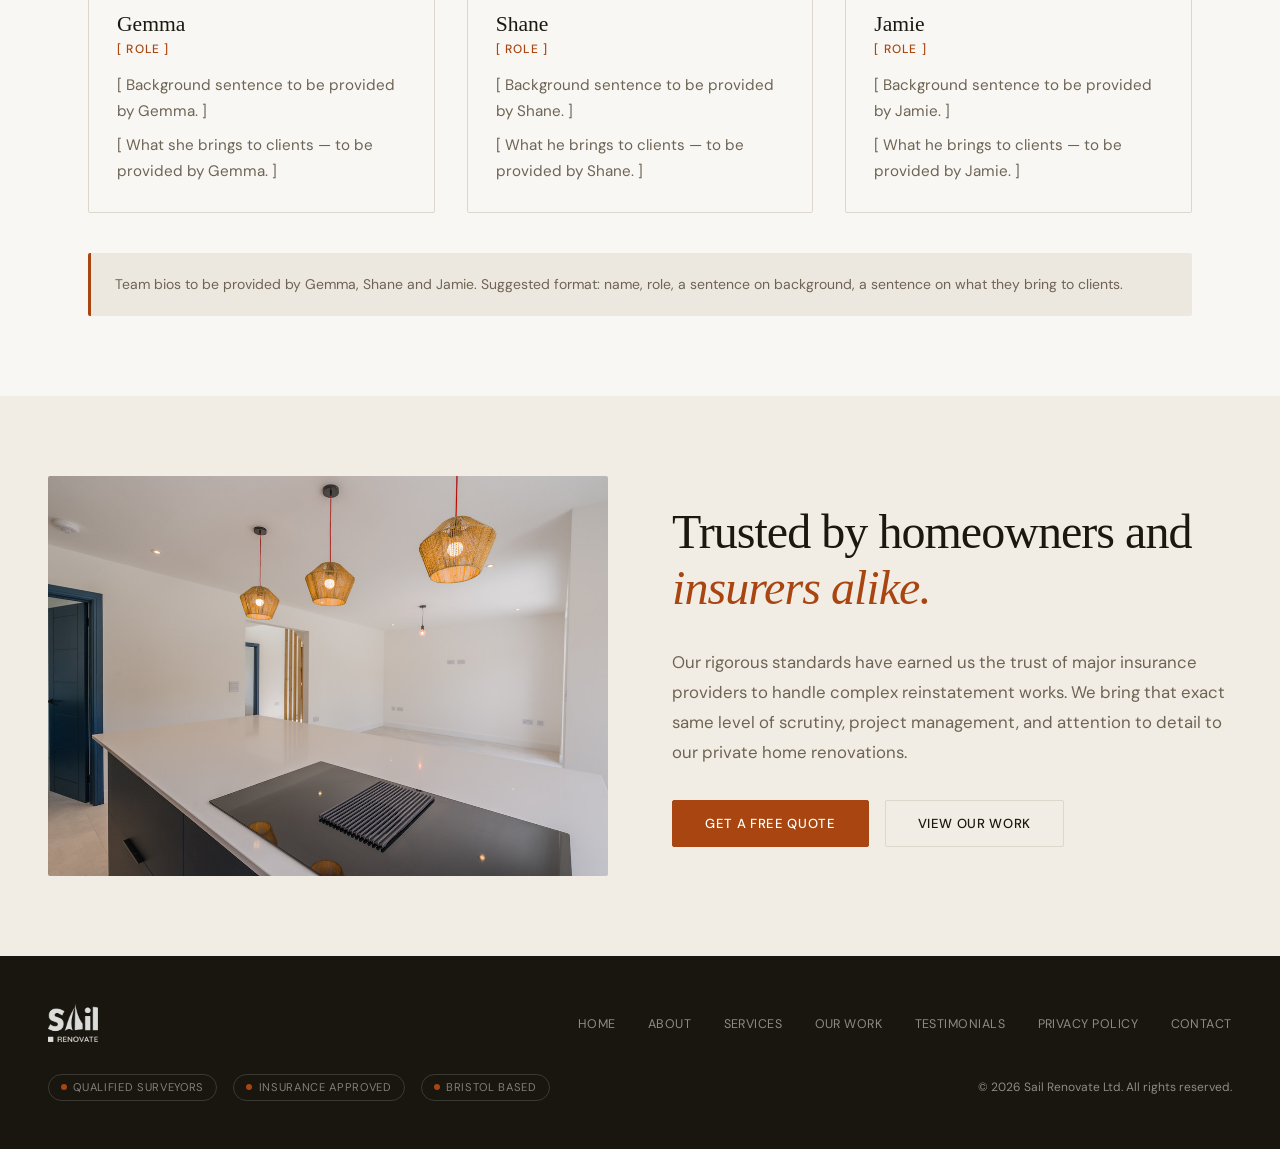
==== commit 6f15ccf3: "style: match value card icons to intro-item__icon size (40px) Co-Authored-By: Claude Sonnet 4.6 <nor" ====
--- a/about/index.html
+++ b/about/index.html
@@ -68,24 +68,18 @@
       gap: 0;
     }
     .value-card__icon-wrap {
-      width: 48px;
-      height: 48px;
-      background: rgba(200,88,20,0.08);
-      border-radius: 2px;
-      display: flex;
-      align-items: center;
-      justify-content: center;
-      margin-bottom: 1.5rem;
+      margin-bottom: 1.25rem;
       flex-shrink: 0;
     }
     .value-card__icon-wrap svg {
-      width: 22px;
-      height: 22px;
+      width: 40px;
+      height: 40px;
       stroke: var(--accent);
       fill: none;
       stroke-width: 1.5;
       stroke-linecap: round;
       stroke-linejoin: round;
+      display: block;
     }
     .value-card h3 { font-family: var(--serif); font-size: 1.3rem; margin-bottom: 0.75rem; color: var(--text); font-weight: 400; line-height: 1.2; }
     .value-card p { font-size: 0.92rem; line-height: 1.75; color: var(--text-muted); margin: 0; }
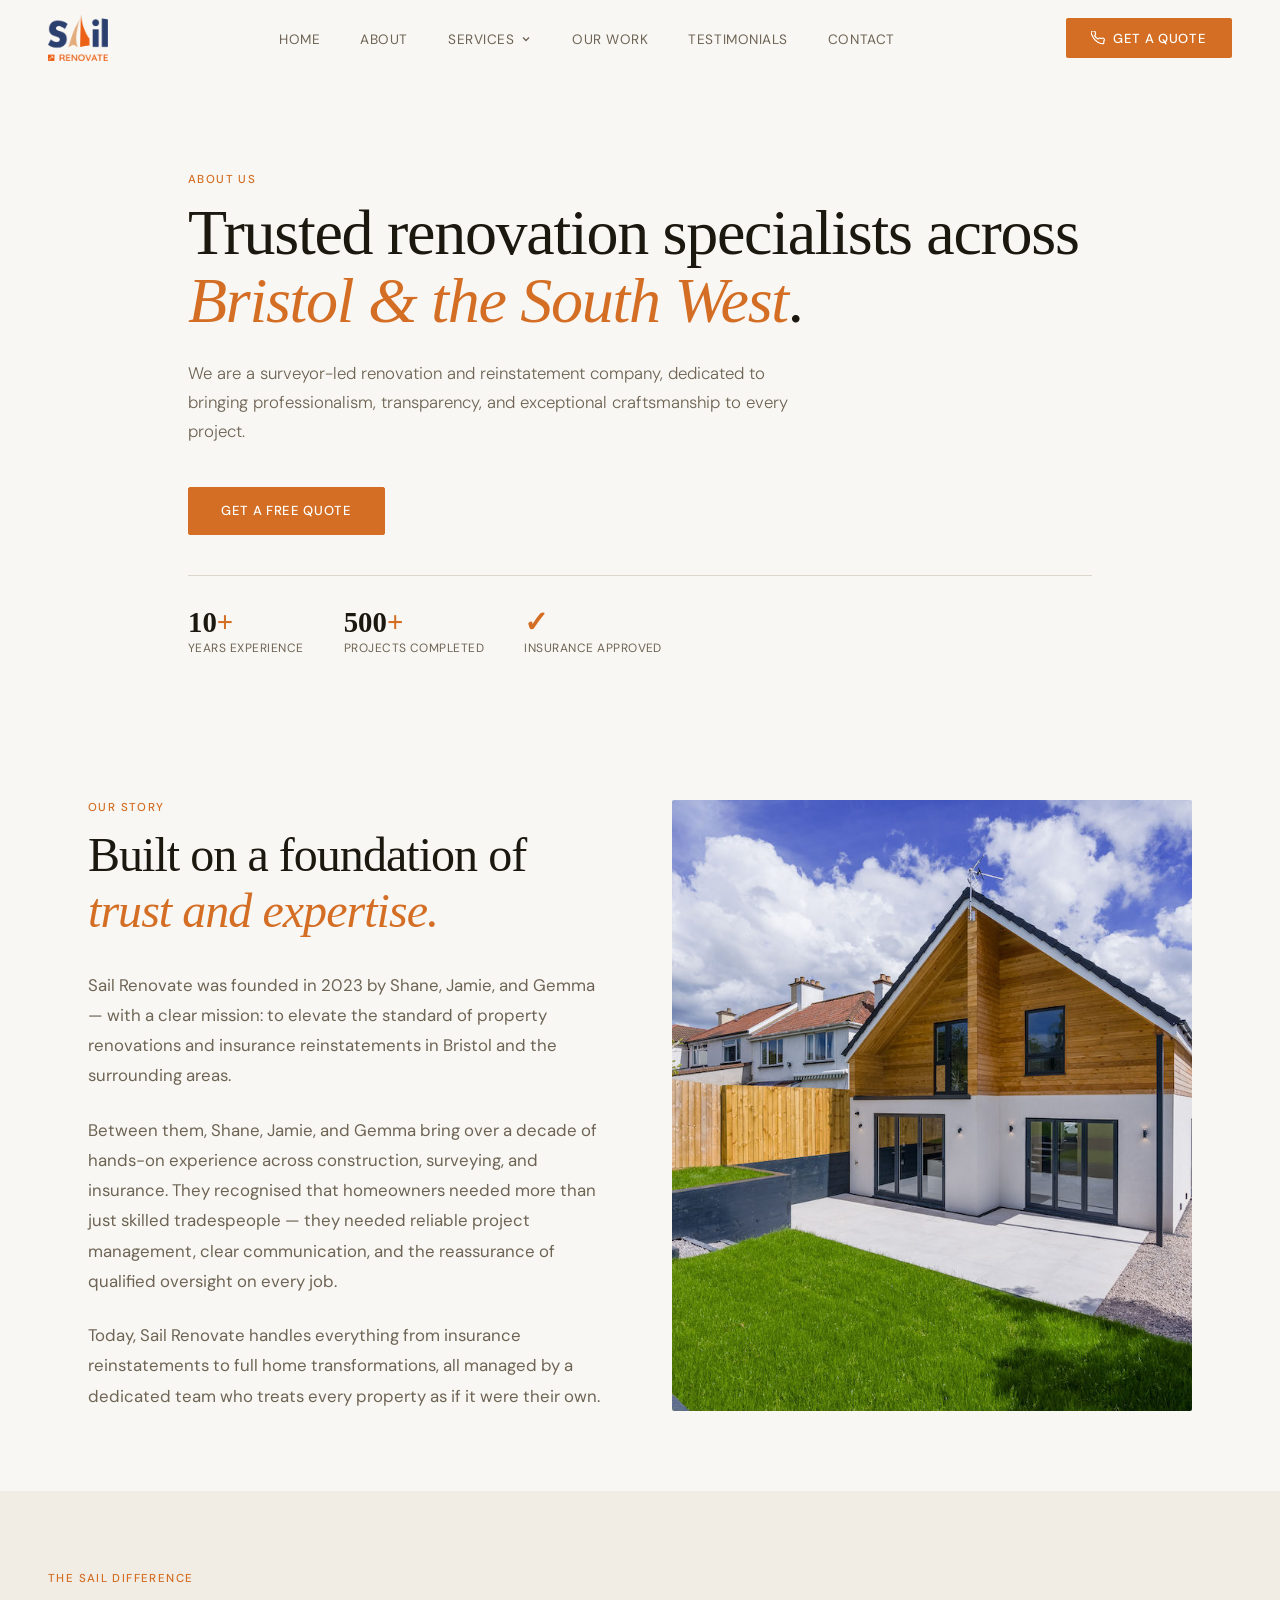
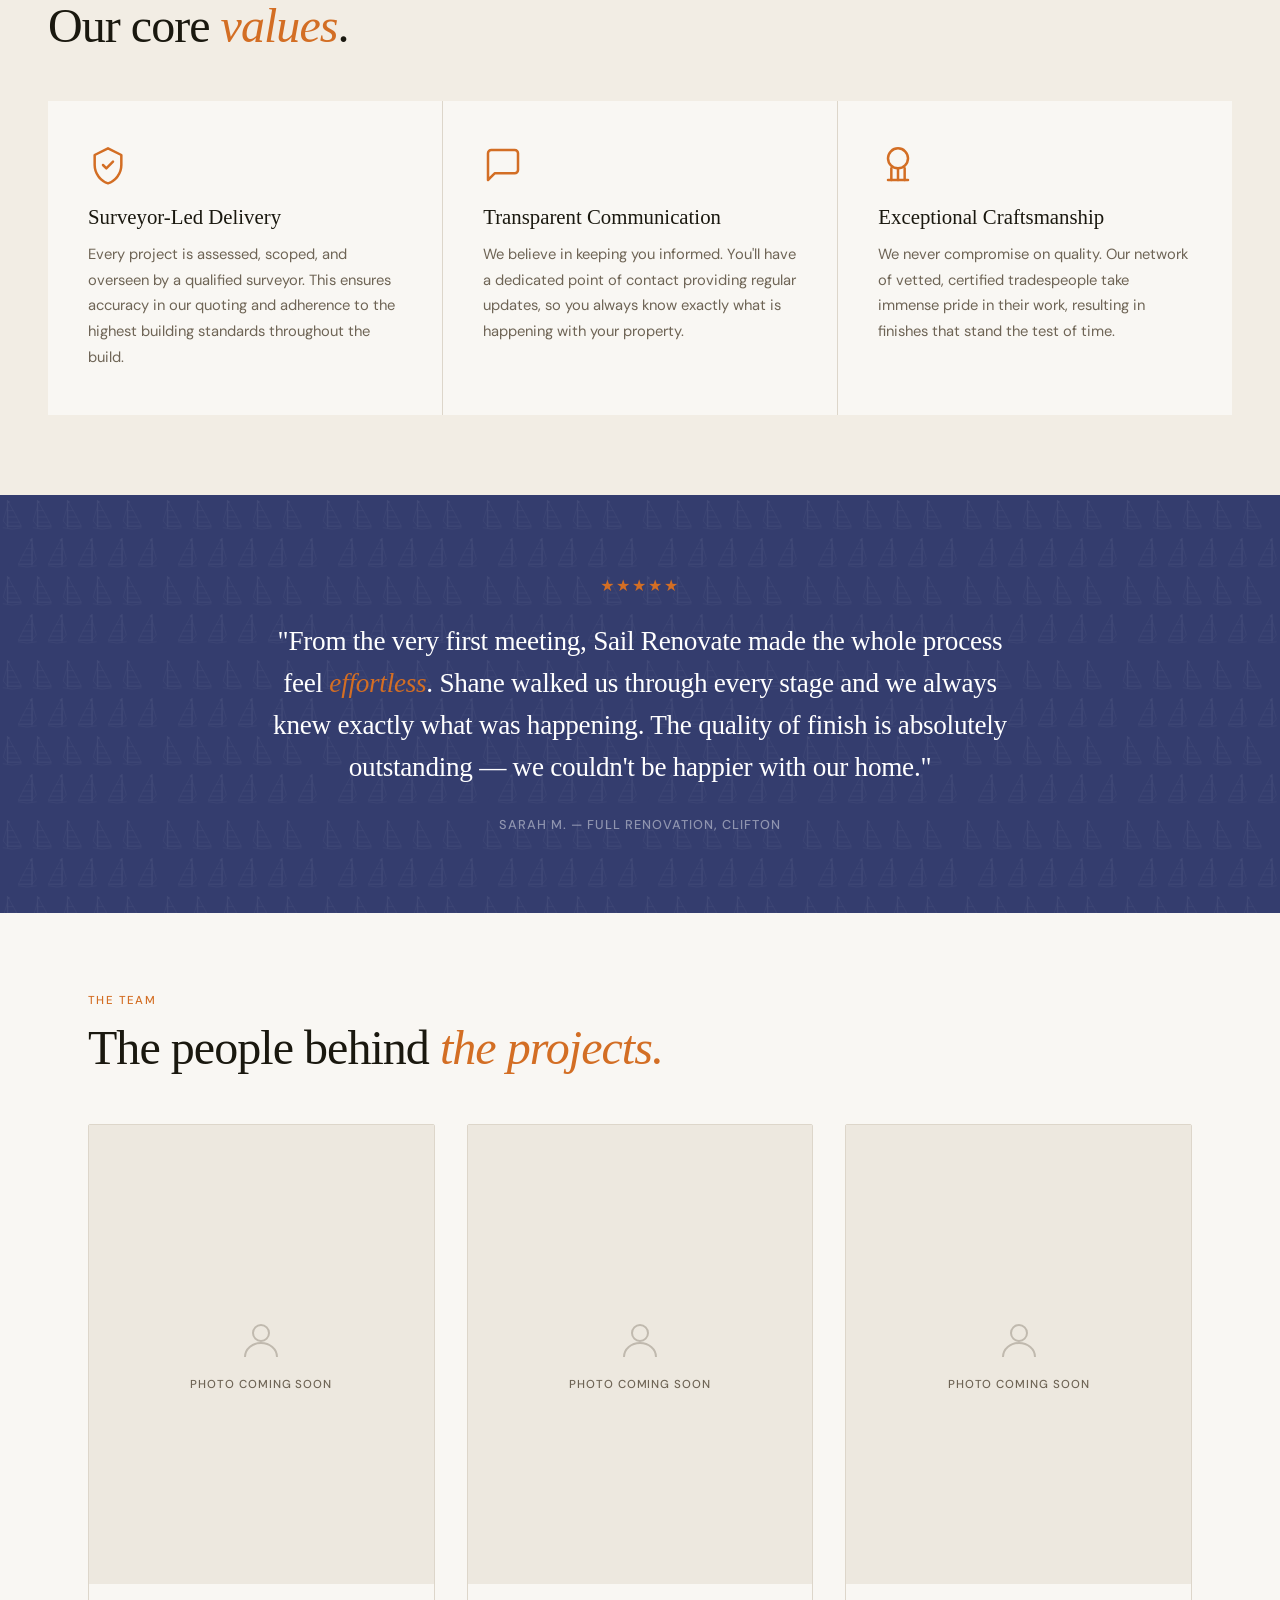
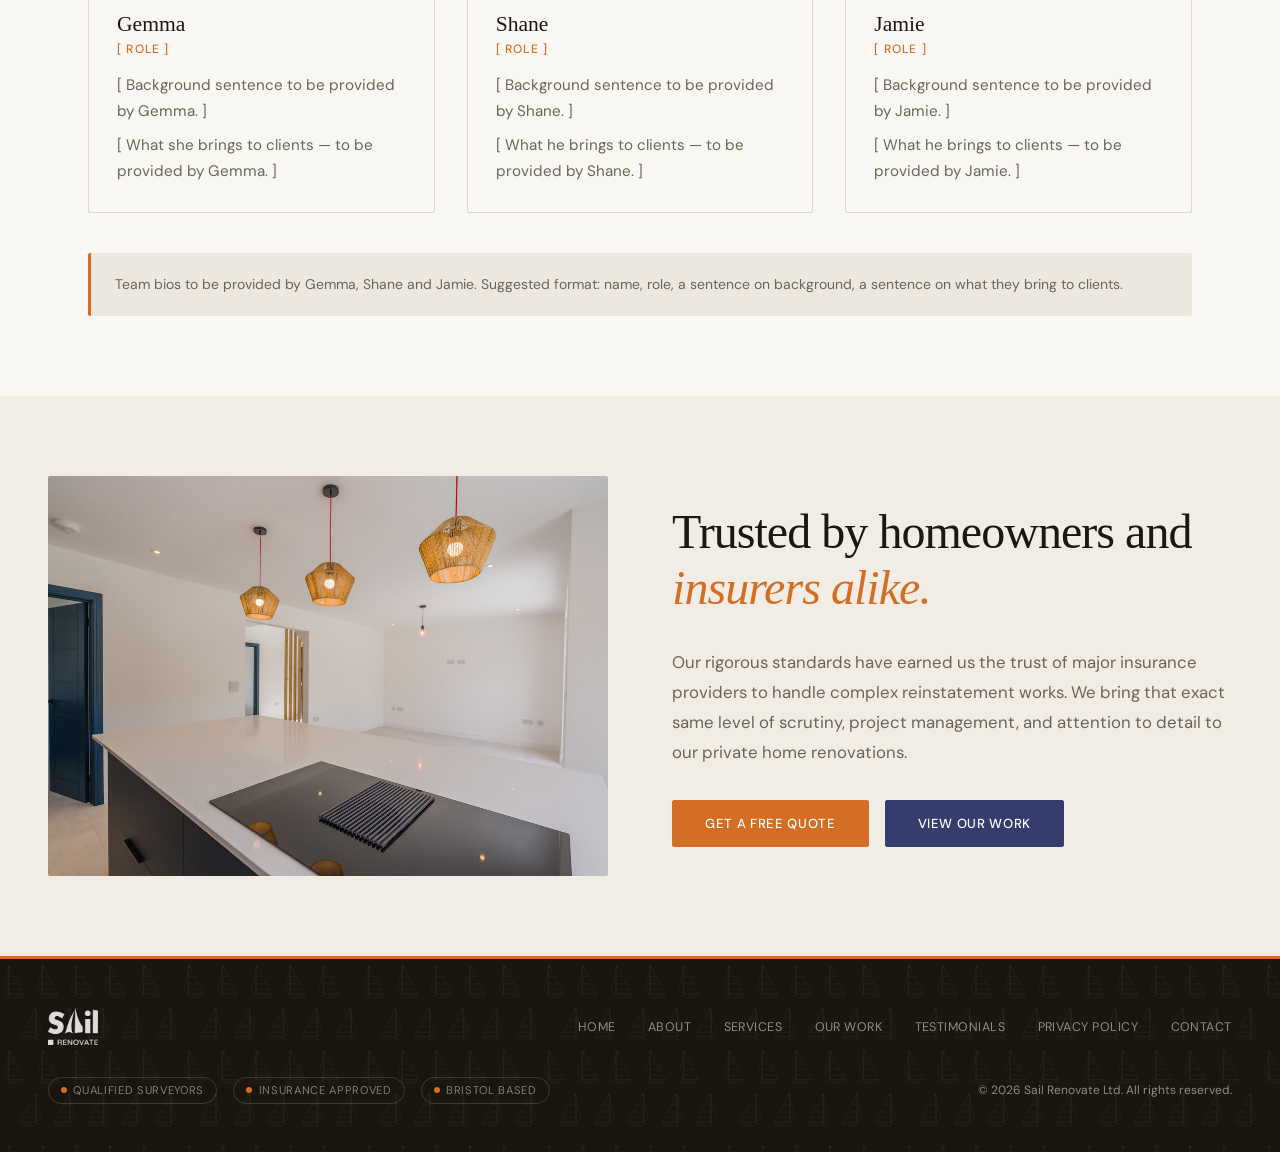
==== commit 3e6ebd4a: "feat: v3 branding updates across all pages Co-Authored-By: Claude Sonnet 4.6 <noreply@anthropic.com>" ====
--- a/about/index.html
+++ b/about/index.html
@@ -1,425 +1,434 @@
-<!DOCTYPE html>
-<html lang="en">
-<head>
-  <meta charset="UTF-8" />
-  <meta name="viewport" content="width=device-width, initial-scale=1.0" />
-  <title>About Us | Sail Renovate</title>
-  <meta name="description" content="Learn about Sail Renovate's history, our qualified surveyor-led approach, and our commitment to providing Bristol with quality renovations." />
-  <link rel="preconnect" href="https://fonts.googleapis.com" />
-  <link rel="preconnect" href="https://fonts.gstatic.com" crossorigin />
-  <link href="https://fonts.googleapis.com/css2?family=Cormorant+Garant:ital,wght@0,300;0,400;0,600;1,300;1,400;1,600&family=DM+Sans:ital,wght@0,300;0,400;0,500;1,300&display=swap" rel="stylesheet" />
-  <link rel="stylesheet" href="../css/global.css" />
-  <style>
-    .grid-2 { gap: 4rem; }
-    .about-image { border-radius: 2px; overflow: hidden; }
-    .about-image img { width: 100%; height: 100%; object-fit: cover; min-height: 400px; }
-
-    .content-block p { font-size: 1.05rem; line-height: 1.8; color: var(--text-muted); margin-bottom: 1.5rem; }
-    .content-block p:last-child { margin-bottom: 0; }
-
-    /* Team section */
-    .team-grid { display: grid; grid-template-columns: repeat(auto-fit, minmax(260px, 1fr)); gap: 2rem; margin-top: 3rem; }
-    .team-card { background: var(--bg); border: 1px solid var(--border); border-radius: 2px; overflow: hidden; }
-    .team-card__photo { width: 100%; aspect-ratio: 3/4; background: var(--cream); display: flex; align-items: center; justify-content: center; }
-    .team-card__photo-placeholder { display: flex; flex-direction: column; align-items: center; gap: 0.75rem; color: var(--text-muted); }
-    .team-card__photo-placeholder svg { opacity: 0.35; }
-    .team-card__photo-placeholder span { font-size: 0.72rem; font-weight: 500; letter-spacing: 0.08em; text-transform: uppercase; }
-    .team-card__body { padding: 1.75rem; }
-    .team-card__name { font-family: var(--serif); font-size: 1.35rem; font-weight: 400; color: var(--text); margin-bottom: 0.25rem; }
-    .team-card__role { font-size: 0.75rem; font-weight: 500; letter-spacing: 0.1em; text-transform: uppercase; color: var(--accent); margin-bottom: 1rem; }
-    .team-card__bio { font-size: 0.95rem; line-height: 1.7; color: var(--text-muted); }
-    .team-card__bio p { margin-bottom: 0.5rem; }
-    .team-card__bio p:last-child { margin-bottom: 0; }
-    .team-placeholder-note { margin-top: 2.5rem; padding: 1.25rem 1.5rem; background: var(--cream); border-left: 3px solid var(--accent); border-radius: 2px; font-size: 0.875rem; color: var(--text-muted); line-height: 1.6; }
-
-    /* Hero stats */
-    .about-hero-stats {
-      display: grid;
-      grid-template-columns: repeat(4, auto);
-      gap: 2.5rem;
-      margin-top: 2.5rem;
-      padding-top: 2rem;
-      border-top: 1px solid var(--border);
-      justify-content: start;
-    }
-    .about-hero-stats .stat__num {
-      font-family: var(--serif);
-      font-size: 1.8rem;
-      font-weight: 600;
-      color: var(--text);
-      line-height: 1;
-      margin-bottom: 0.25rem;
-    }
-    .about-hero-stats .stat__num em { color: var(--accent); font-style: normal; }
-    .about-hero-stats .stat__label {
-      font-size: 0.75rem;
-      letter-spacing: 0.04em;
-      text-transform: uppercase;
-      color: var(--text-muted);
-    }
-
-    /* Core values grid */
-    .values-grid { display: grid; grid-template-columns: repeat(3, 1fr); gap: 1.5px; background: var(--border); margin-top: 3rem; }
-    .value-card {
-      padding: 2.75rem 2.5rem;
-      background: var(--bg);
-      display: flex;
-      flex-direction: column;
-      gap: 0;
-    }
-    .value-card__icon-wrap {
-      margin-bottom: 1.25rem;
-      flex-shrink: 0;
-    }
-    .value-card__icon-wrap svg {
-      width: 40px;
-      height: 40px;
-      stroke: var(--accent);
-      fill: none;
-      stroke-width: 1.5;
-      stroke-linecap: round;
-      stroke-linejoin: round;
-      display: block;
-    }
-    .value-card h3 { font-family: var(--serif); font-size: 1.3rem; margin-bottom: 0.75rem; color: var(--text); font-weight: 400; line-height: 1.2; }
-    .value-card p { font-size: 0.92rem; line-height: 1.75; color: var(--text-muted); margin: 0; }
-    @media (max-width: 860px) { .values-grid { grid-template-columns: 1fr; } }
-
-    /* Testimonial */
-    .about-testimonial {
-      background: var(--bg-dark);
-      padding: 5rem 3rem;
-      text-align: center;
-    }
-    .about-testimonial blockquote {
-      font-family: var(--serif);
-      font-size: clamp(1.25rem, 2.5vw, 1.7rem);
-      font-weight: 300;
-      line-height: 1.55;
-      color: #fff;
-      max-width: 760px;
-      margin: 0 auto 1.75rem;
-      letter-spacing: -0.01em;
-    }
-    .about-testimonial blockquote em { color: var(--accent); font-style: italic; }
-    .about-testimonial__attr {
-      font-size: 0.8rem;
-      font-weight: 500;
-      letter-spacing: 0.08em;
-      text-transform: uppercase;
-      color: rgba(255,255,255,0.45);
-    }
-    .about-testimonial__stars {
-      color: var(--accent);
-      font-size: 1rem;
-      letter-spacing: 0.1em;
-      margin-bottom: 1.5rem;
-    }
-
-    @media (max-width:860px) {
-      .grid-2 { grid-template-columns: 1fr; gap: 2rem; }
-      .about-hero-stats { grid-template-columns: repeat(2, auto); gap: 1.5rem; }
-      .about-testimonial { padding: 3.5rem 1.5rem; }
-    }
-  </style>
-</head>
-<body>
-  <nav class="nav" id="nav">
-    <a href="/sail-renovate/" class="nav__logo" aria-label="Sail Renovate home">
-      <img src="../images/Sail_Renovate_Primary_Orange_MAIN-300x229.png" alt="Sail Renovate" />
-    </a>
-    <ul class="nav__links">
-      <li><a href="/sail-renovate/">Home</a></li>
-      <li><a href="/sail-renovate/about/">About</a></li>
-      <li class="nav__item nav__item--has-mega">
-        <button class="nav__mega-trigger" aria-expanded="false" aria-controls="megaNav">
-          Services
-          <svg class="nav__chevron" width="12" height="12" viewBox="0 0 24 24" fill="none" stroke="currentColor" stroke-width="2.5" aria-hidden="true"><path d="M6 9l6 6 6-6"/></svg>
-        </button>
-      </li>
-      <li><a href="/sail-renovate/projects/">Our Work</a></li>
-      <li><a href="/sail-renovate/testimonials/">Testimonials</a></li>
-      <li><a href="/sail-renovate/contact/">Contact</a></li>
-    </ul>
-    <a href="/sail-renovate/contact/" class="nav__cta">
-    <svg width="14" height="14" viewBox="0 0 24 24" fill="none" stroke="currentColor" stroke-width="2" aria-hidden="true"><path d="M22 16.92v3a2 2 0 01-2.18 2 19.79 19.79 0 01-8.63-3.07A19.5 19.5 0 013.07 9.81 19.79 19.79 0 01.12 1.18 2 2 0 012.11 0h3a2 2 0 012 1.72c.127.96.361 1.903.7 2.81a2 2 0 01-.45 2.11L6.09 7.91a16 16 0 006 6l1.27-1.27a2 2 0 012.11-.45c.907.339 1.85.573 2.81.7A2 2 0 0122 16.92z"/></svg>
-    Get a Quote
-  </a>
-    <button class="nav__burger" id="burger" aria-label="Open menu" aria-expanded="false">
-      <span></span><span></span><span></span>
-    </button>
-
-  <!-- Mega Nav Panel -->
-  <div class="mega-nav" id="megaNav" role="region" aria-label="Services menu">
-    <div class="mega-nav__inner">
-      <div class="mega-nav__grid">
-        <a href="/sail-renovate/services/insurance-reinstatement/" class="mega-nav__card">
-          <svg class="mega-nav__card-icon" viewBox="0 0 40 40" fill="none" stroke="currentColor" stroke-width="1.5" aria-hidden="true">
-            <path d="M20 4 L34 10 V22 C34 30 20 36 20 36 C20 36 6 30 6 22 V10 Z"/>
-            <path d="M14 20 L18 24 L26 16"/>
-          </svg>
-          <h4>Insurance Reinstatement</h4>
-          <p>Trusted delivery for insurer-led repairs and reinstatement projects.</p>
-        </a>
-        <a href="/sail-renovate/services/property-refurbishment/" class="mega-nav__card">
-          <svg class="mega-nav__card-icon" viewBox="0 0 40 40" fill="none" stroke="currentColor" stroke-width="1.5" aria-hidden="true">
-            <rect x="8" y="12" width="24" height="22" rx="1"/>
-            <path d="M4 14 L20 4 L36 14"/>
-            <path d="M16 34 L16 24 L24 24 L24 34"/>
-          </svg>
-          <h4>Property Refurbishment</h4>
-          <p>Complete home makeovers from kitchens and bathrooms to full transformations.</p>
-        </a>
-        <a href="/sail-renovate/services/property-maintenance/" class="mega-nav__card">
-          <svg class="mega-nav__card-icon" viewBox="0 0 40 40" fill="none" stroke="currentColor" stroke-width="1.5" aria-hidden="true">
-            <path d="M28 8 L32 12 L16 28 L10 30 L12 24 Z"/>
-            <path d="M24 12 L28 16"/>
-            <circle cx="12" cy="28" r="2" fill="currentColor" stroke="none"/>
-          </svg>
-          <h4>Property Maintenance</h4>
-          <p>Scheduled repairs and upkeep to protect and maintain your property.</p>
-        </a>
-        <a href="/sail-renovate/services/project-management/" class="mega-nav__card">
-          <svg class="mega-nav__card-icon" viewBox="0 0 40 40" fill="none" stroke="currentColor" stroke-width="1.5" aria-hidden="true">
-            <rect x="10" y="8" width="20" height="26" rx="1"/>
-            <path d="M15 16 H25"/>
-            <path d="M15 21 H25"/>
-            <path d="M15 26 H20"/>
-          </svg>
-          <h4>Project Management</h4>
-          <p>Co-ordinated delivery, procurement and contractor scheduling.</p>
-        </a>
-        <a href="/sail-renovate/services/claims-management/" class="mega-nav__card">
-          <svg class="mega-nav__card-icon" viewBox="0 0 40 40" fill="none" stroke="currentColor" stroke-width="1.5" aria-hidden="true">
-            <circle cx="20" cy="20" r="14"/>
-            <path d="M14 20 L18 24 L26 16"/>
-          </svg>
-          <h4>Claims Management</h4>
-          <p>Working with insurers and homeowners to keep claims moving smoothly.</p>
-        </a>
-      </div>
-      <div class="mega-nav__footer">
-        <a href="/sail-renovate/services/" class="mega-nav__all">
-          View all services
-          <svg width="14" height="14" viewBox="0 0 24 24" fill="none" stroke="currentColor" stroke-width="2" aria-hidden="true"><path d="M5 12h14M12 5l7 7-7 7"/></svg>
-        </a>
-      </div>
-    </div>
-  </div>
-  </nav>
-
-  <div class="mobile-menu" id="mobileMenu" role="dialog" aria-label="Navigation menu">
-    <a href="/sail-renovate/" class="mobile-link">Home</a>
-    <a href="/sail-renovate/about/" class="mobile-link">About</a>
-    <div class="mobile-services">
-      <button class="mobile-services__trigger" aria-expanded="false">
-        Services
-        <svg class="nav__chevron" width="14" height="14" viewBox="0 0 24 24" fill="none" stroke="currentColor" stroke-width="2.5" aria-hidden="true"><path d="M6 9l6 6 6-6"/></svg>
-      </button>
-      <div class="mobile-services__list">
-        <a href="/sail-renovate/services/" class="mobile-services__all">All Services</a>
-        <a href="/sail-renovate/services/insurance-reinstatement/">Insurance Reinstatement</a>
-        <a href="/sail-renovate/services/property-refurbishment/">Property Refurbishment</a>
-        <a href="/sail-renovate/services/property-maintenance/">Property Maintenance</a>
-        <a href="/sail-renovate/services/project-management/">Project Management</a>
-        <a href="/sail-renovate/services/claims-management/">Claims Management</a>
-      </div>
-    </div>
-    <a href="/sail-renovate/projects/" class="mobile-link">Our Work</a>
-    <a href="/sail-renovate/testimonials/" class="mobile-link">Testimonials</a>
-    <a href="/sail-renovate/contact/" class="mobile-link">Contact</a>
-    <a href="/sail-renovate/contact/" class="nav__cta">Get a Quote</a>
-  </div>
-
-  <main>
-    <section class="internal-hero">
-      <span class="section-eyebrow">About Us</span>
-      <h1 class="hero__heading">Bristol's trusted team for <em>quality renovations</em>.</h1>
-      <p class="hero__sub">We are a surveyor-led renovation and reinstatement company, dedicated to bringing professionalism, transparency, and exceptional craftsmanship to every project.</p>
-      <div style="margin-top: 2rem;">
-        <a href="/sail-renovate/contact/" class="btn btn--primary">Get a Free Quote</a>
-      </div>
-      <div class="about-hero-stats">
-        <div>
-          <div class="stat__num">10<em>+</em></div>
-          <div class="stat__label">Years Experience</div>
-        </div>
-        <div>
-          <div class="stat__num">500<em>+</em></div>
-          <div class="stat__label">Projects Completed</div>
-        </div>
-        <div>
-          <div class="stat__num">4.9<em>★</em></div>
-          <div class="stat__label">Client Rating</div>
-        </div>
-        <div>
-          <div class="stat__num" style="color: var(--accent);">✓</div>
-          <div class="stat__label">Insurance Approved</div>
-        </div>
-      </div>
-    </section>
-
-    <section class="page-section">
-      <div class="grid-2 fade-in">
-        <div class="content-block">
-          <span class="section-eyebrow">Our Story</span>
-          <h2 class="section-title">Built on a foundation of <em>trust and expertise.</em></h2>
-          <p>Sail Renovate was founded in 2023 by Shane, Jamie, and Gemma — with a clear mission: to elevate the standard of property renovations and insurance reinstatements in Bristol and the surrounding areas.</p>
-          <p>Between them, Shane, Jamie, and Gemma bring over a decade of hands-on experience across construction, surveying, and insurance. They recognised that homeowners needed more than just skilled tradespeople — they needed reliable project management, clear communication, and the reassurance of qualified oversight on every job.</p>
-          <p>Today, Sail Renovate handles everything from emergency insurance repairs to full home transformations, all managed by a dedicated team who treats every property as if it were their own.</p>
-        </div>
-        <div class="about-image">
-          <img src="../images/2-rear.jpg" alt="Sail Renovate team working on site" />
-        </div>
-      </div>
-    </section>
-
-    <section class="page-section--alt">
-      <div class="inner">
-        <span class="section-eyebrow">The Sail Difference</span>
-        <h2 class="section-title">Our core <em>values</em>.</h2>
-        
-        <div class="values-grid">
-          <div class="value-card fade-in">
-            <div class="value-card__icon-wrap" aria-hidden="true">
-              <svg viewBox="0 0 24 24" xmlns="http://www.w3.org/2000/svg">
-                <path d="M12 2L20 6v6c0 5-3.5 9.74-8 11C7.5 21.74 4 17 4 12V6l8-4z"/>
-                <path d="M9 12l2 2 4-4"/>
-              </svg>
-            </div>
-            <h3>Surveyor-Led Delivery</h3>
-            <p>Every project is assessed, scoped, and overseen by a qualified surveyor. This ensures accuracy in our quoting and adherence to the highest building standards throughout the build.</p>
-          </div>
-          <div class="value-card fade-in fade-in-delay-1">
-            <div class="value-card__icon-wrap" aria-hidden="true">
-              <svg viewBox="0 0 24 24" xmlns="http://www.w3.org/2000/svg">
-                <path d="M21 15a2 2 0 0 1-2 2H7l-4 4V5a2 2 0 0 1 2-2h14a2 2 0 0 1 2 2z"/>
-              </svg>
-            </div>
-            <h3>Transparent Communication</h3>
-            <p>We believe in keeping you informed. You'll have a dedicated point of contact providing regular updates, so you always know exactly what is happening with your property.</p>
-          </div>
-          <div class="value-card fade-in fade-in-delay-2">
-            <div class="value-card__icon-wrap" aria-hidden="true">
-              <svg viewBox="0 0 24 24" xmlns="http://www.w3.org/2000/svg">
-                <circle cx="12" cy="8" r="6"/>
-                <path d="M8 14v7M12 14v7M16 14v7"/>
-                <path d="M6 21h12"/>
-              </svg>
-            </div>
-            <h3>Exceptional Craftsmanship</h3>
-            <p>We never compromise on quality. Our network of vetted, certified tradespeople take immense pride in their work, resulting in finishes that stand the test of time.</p>
-          </div>
-        </div>
-      </div>
-    </section>
-
-    <section class="about-testimonial">
-      <div class="about-testimonial__stars" aria-label="5 stars">★★★★★</div>
-      <blockquote>
-        "From the very first meeting, Sail Renovate made the whole process feel <em>effortless</em>. Shane walked us through every stage and we always knew exactly what was happening. The quality of finish is absolutely outstanding — we couldn't be happier with our home."
-      </blockquote>
-      <p class="about-testimonial__attr">Sarah M. &mdash; Full Renovation, Clifton</p>
-    </section>
-
-    <section class="page-section">
-      <span class="section-eyebrow">The Team</span>
-      <h2 class="section-title">The people behind <em>the projects.</em></h2>
-
-      <div class="team-grid">
-        <div class="team-card fade-in">
-          <div class="team-card__photo">
-            <div class="team-card__photo-placeholder">
-              <svg width="48" height="48" viewBox="0 0 24 24" fill="none" stroke="currentColor" stroke-width="1" aria-hidden="true"><circle cx="12" cy="8" r="4"/><path d="M4 20c0-4 3.6-7 8-7s8 3 8 7"/></svg>
-              <span>Photo coming soon</span>
-            </div>
-          </div>
-          <div class="team-card__body">
-            <p class="team-card__name">Gemma</p>
-            <p class="team-card__role">[ Role ]</p>
-            <div class="team-card__bio">
-              <p>[ Background sentence to be provided by Gemma. ]</p>
-              <p>[ What she brings to clients — to be provided by Gemma. ]</p>
-            </div>
-          </div>
-        </div>
-
-        <div class="team-card fade-in fade-in-delay-1">
-          <div class="team-card__photo">
-            <div class="team-card__photo-placeholder">
-              <svg width="48" height="48" viewBox="0 0 24 24" fill="none" stroke="currentColor" stroke-width="1" aria-hidden="true"><circle cx="12" cy="8" r="4"/><path d="M4 20c0-4 3.6-7 8-7s8 3 8 7"/></svg>
-              <span>Photo coming soon</span>
-            </div>
-          </div>
-          <div class="team-card__body">
-            <p class="team-card__name">Shane</p>
-            <p class="team-card__role">[ Role ]</p>
-            <div class="team-card__bio">
-              <p>[ Background sentence to be provided by Shane. ]</p>
-              <p>[ What he brings to clients — to be provided by Shane. ]</p>
-            </div>
-          </div>
-        </div>
-
-        <div class="team-card fade-in fade-in-delay-2">
-          <div class="team-card__photo">
-            <div class="team-card__photo-placeholder">
-              <svg width="48" height="48" viewBox="0 0 24 24" fill="none" stroke="currentColor" stroke-width="1" aria-hidden="true"><circle cx="12" cy="8" r="4"/><path d="M4 20c0-4 3.6-7 8-7s8 3 8 7"/></svg>
-              <span>Photo coming soon</span>
-            </div>
-          </div>
-          <div class="team-card__body">
-            <p class="team-card__name">Jamie</p>
-            <p class="team-card__role">[ Role ]</p>
-            <div class="team-card__bio">
-              <p>[ Background sentence to be provided by Jamie. ]</p>
-              <p>[ What he brings to clients — to be provided by Jamie. ]</p>
-            </div>
-          </div>
-        </div>
-      </div>
-
-      <p class="team-placeholder-note">Team bios to be provided by Gemma, Shane and Jamie. Suggested format: name, role, a sentence on background, a sentence on what they bring to clients.</p>
-    </section>
-
-    <section class="page-section--alt">
-      <div class="grid-2 fade-in" style="align-items: center;">
-        <div class="about-image" style="order: -1;">
-          <img src="../images/19-kitchen.jpg" alt="Finished high quality renovation" />
-        </div>
-        <div class="content-block">
-          <h2 class="section-title">Trusted by homeowners and <em>insurers alike.</em></h2>
-          <p>Our rigorous standards have earned us the trust of major insurance providers to handle complex reinstatement works. We bring that exact same level of scrutiny, project management, and attention to detail to our private home renovations.</p>
-          <div style="margin-top: 2rem; display: flex; gap: 1rem; flex-wrap: wrap;">
-            <a href="/sail-renovate/contact/" class="btn btn--primary">Get a Free Quote</a>
-            <a href="/sail-renovate/projects/" class="btn btn--outline">View Our Work</a>
-          </div>
-        </div>
-      </div>
-    </section>
-  </main>
-
-  <footer>
-    <div class="footer__logo">
-      <img src="../images/Sail_Renovate_Primary_Orange_MAIN-300x229.png" alt="Sail Renovate" />
-    </div>
-    <ul class="footer__links">
-      <li><a href="/sail-renovate/">Home</a></li>
-      <li><a href="/sail-renovate/about/">About</a></li>
-      <li><a href="/sail-renovate/services/">Services</a></li>
-      <li><a href="/sail-renovate/projects/">Our Work</a></li>
-      <li><a href="/sail-renovate/testimonials/">Testimonials</a></li>
-      <li><a href="/sail-renovate/privacy-policy/">Privacy Policy</a></li>
-      <li><a href="/sail-renovate/contact/">Contact</a></li>
-    </ul>
-    <div class="footer__badges">
-      <span class="badge-pill">Qualified Surveyors</span>
-      <span class="badge-pill">Insurance Approved</span>
-      <span class="badge-pill">Bristol Based</span>
-    </div>
-    <p class="footer__copy">&copy; 2026 Sail Renovate Ltd. All rights reserved.</p>
-  </footer>
-
-  <script src="../js/main.js"></script>
-</body>
-</html>
+<!DOCTYPE html>
+<html lang="en">
+<head>
+  <meta charset="UTF-8" />
+  <meta name="viewport" content="width=device-width, initial-scale=1.0" />
+  <title>About Us | Sail Renovate</title>
+  <meta name="description" content="Learn about Sail Renovate's history, our qualified surveyor-led approach, and our commitment to quality renovations across Bristol and the South West." />
+  <link rel="preconnect" href="https://fonts.googleapis.com" />
+  <link rel="preconnect" href="https://fonts.gstatic.com" crossorigin />
+  <link href="https://fonts.googleapis.com/css2?family=Cormorant+Garant:ital,wght@0,300;0,400;0,600;1,300;1,400;1,600&family=DM+Sans:ital,wght@0,300;0,400;0,500;1,300&display=swap" rel="stylesheet" />
+  <link rel="stylesheet" href="../css/global.css" />
+  <style>
+    .grid-2 { gap: 4rem; }
+    .about-image { border-radius: 2px; overflow: hidden; }
+    .about-image img { width: 100%; height: 100%; object-fit: cover; min-height: 400px; }
+
+    .content-block p { font-size: 1.05rem; line-height: 1.8; color: var(--text-muted); margin-bottom: 1.5rem; }
+    .content-block p:last-child { margin-bottom: 0; }
+
+    /* Team section */
+    .team-grid { display: grid; grid-template-columns: repeat(auto-fit, minmax(260px, 1fr)); gap: 2rem; margin-top: 3rem; }
+    .team-card { background: var(--bg); border: 1px solid var(--border); border-radius: 2px; overflow: hidden; }
+    .team-card__photo { width: 100%; aspect-ratio: 3/4; background: var(--cream); display: flex; align-items: center; justify-content: center; }
+    .team-card__photo-placeholder { display: flex; flex-direction: column; align-items: center; gap: 0.75rem; color: var(--text-muted); }
+    .team-card__photo-placeholder svg { opacity: 0.35; }
+    .team-card__photo-placeholder span { font-size: 0.72rem; font-weight: 500; letter-spacing: 0.08em; text-transform: uppercase; }
+    .team-card__body { padding: 1.75rem; }
+    .team-card__name { font-family: var(--serif); font-size: 1.35rem; font-weight: 400; color: var(--text); margin-bottom: 0.25rem; }
+    .team-card__role { font-size: 0.75rem; font-weight: 500; letter-spacing: 0.1em; text-transform: uppercase; color: var(--accent); margin-bottom: 1rem; }
+    .team-card__bio { font-size: 0.95rem; line-height: 1.7; color: var(--text-muted); }
+    .team-card__bio p { margin-bottom: 0.5rem; }
+    .team-card__bio p:last-child { margin-bottom: 0; }
+    .team-placeholder-note { margin-top: 2.5rem; padding: 1.25rem 1.5rem; background: var(--cream); border-left: 3px solid var(--accent); border-radius: 2px; font-size: 0.875rem; color: var(--text-muted); line-height: 1.6; }
+
+    /* Hero stats */
+    .about-hero-stats {
+      display: grid;
+      grid-template-columns: repeat(3, auto);
+      gap: 2.5rem;
+      margin-top: 2.5rem;
+      padding-top: 2rem;
+      border-top: 1px solid var(--border);
+      justify-content: start;
+    }
+    .about-hero-stats .stat__num {
+      font-family: var(--serif);
+      font-size: 1.8rem;
+      font-weight: 600;
+      color: var(--text);
+      line-height: 1;
+      margin-bottom: 0.25rem;
+    }
+    .about-hero-stats .stat__num em { color: var(--accent); font-style: normal; }
+    .about-hero-stats .stat__label {
+      font-size: 0.75rem;
+      letter-spacing: 0.04em;
+      text-transform: uppercase;
+      color: var(--text-muted);
+    }
+
+    /* Core values grid */
+    .values-grid { display: grid; grid-template-columns: repeat(3, 1fr); gap: 1.5px; background: var(--border); margin-top: 3rem; }
+    .value-card {
+      padding: 2.75rem 2.5rem;
+      background: var(--bg);
+      display: flex;
+      flex-direction: column;
+      gap: 0;
+    }
+    .value-card__icon-wrap {
+      margin-bottom: 1.25rem;
+      flex-shrink: 0;
+    }
+    .value-card__icon-wrap svg {
+      width: 40px;
+      height: 40px;
+      stroke: var(--accent);
+      fill: none;
+      stroke-width: 1.5;
+      stroke-linecap: round;
+      stroke-linejoin: round;
+      display: block;
+    }
+    .value-card h3 { font-family: var(--serif); font-size: 1.3rem; margin-bottom: 0.75rem; color: var(--text); font-weight: 400; line-height: 1.2; }
+    .value-card p { font-size: 0.92rem; line-height: 1.75; color: var(--text-muted); margin: 0; }
+    @media (max-width: 860px) { .values-grid { grid-template-columns: 1fr; } }
+
+    /* Testimonial */
+    .about-testimonial {
+      background: var(--navy);
+      padding: 5rem 3rem;
+      text-align: center;
+      position: relative;
+      overflow: hidden;
+    }
+    .about-testimonial::before {
+      content: '';
+      position: absolute;
+      inset: 0;
+      background-image: url('../images/sail-background-pattern-light.svg');
+      background-size: 160px;
+      background-repeat: repeat;
+      opacity: 0.07;
+      pointer-events: none;
+    }
+    .about-testimonial > * { position: relative; z-index: 1; }
+    .about-testimonial blockquote {
+      font-family: var(--serif);
+      font-size: clamp(1.25rem, 2.5vw, 1.7rem);
+      font-weight: 300;
+      line-height: 1.55;
+      color: #fff;
+      max-width: 760px;
+      margin: 0 auto 1.75rem;
+      letter-spacing: -0.01em;
+    }
+    .about-testimonial blockquote em { color: var(--accent); font-style: italic; }
+    .about-testimonial__attr {
+      font-size: 0.8rem;
+      font-weight: 500;
+      letter-spacing: 0.08em;
+      text-transform: uppercase;
+      color: rgba(255,255,255,0.45);
+    }
+    .about-testimonial__stars {
+      color: var(--accent);
+      font-size: 1rem;
+      letter-spacing: 0.1em;
+      margin-bottom: 1.5rem;
+    }
+
+    @media (max-width:860px) {
+      .grid-2 { grid-template-columns: 1fr; gap: 2rem; }
+      .about-hero-stats { grid-template-columns: repeat(2, auto); gap: 1.5rem; }
+      .about-testimonial { padding: 3.5rem 1.5rem; }
+    }
+  </style>
+</head>
+<body>
+  <nav class="nav" id="nav">
+    <a href="/sail-renovate/" class="nav__logo" aria-label="Sail Renovate home">
+      <img src="../images/Sail_Renovate_Primary_Orange_MAIN-300x229.png" alt="Sail Renovate" />
+    </a>
+    <ul class="nav__links">
+      <li><a href="/sail-renovate/">Home</a></li>
+      <li><a href="/sail-renovate/about/">About</a></li>
+      <li class="nav__item nav__item--has-mega">
+        <button class="nav__mega-trigger" aria-expanded="false" aria-controls="megaNav">
+          Services
+          <svg class="nav__chevron" width="12" height="12" viewBox="0 0 24 24" fill="none" stroke="currentColor" stroke-width="2.5" aria-hidden="true"><path d="M6 9l6 6 6-6"/></svg>
+        </button>
+      </li>
+      <li><a href="/sail-renovate/projects/">Our Work</a></li>
+      <li><a href="/sail-renovate/testimonials/">Testimonials</a></li>
+      <li><a href="/sail-renovate/contact/">Contact</a></li>
+    </ul>
+    <a href="/sail-renovate/contact/" class="nav__cta">
+    <svg width="14" height="14" viewBox="0 0 24 24" fill="none" stroke="currentColor" stroke-width="2" aria-hidden="true"><path d="M22 16.92v3a2 2 0 01-2.18 2 19.79 19.79 0 01-8.63-3.07A19.5 19.5 0 013.07 9.81 19.79 19.79 0 01.12 1.18 2 2 0 012.11 0h3a2 2 0 012 1.72c.127.96.361 1.903.7 2.81a2 2 0 01-.45 2.11L6.09 7.91a16 16 0 006 6l1.27-1.27a2 2 0 012.11-.45c.907.339 1.85.573 2.81.7A2 2 0 0122 16.92z"/></svg>
+    Get a Quote
+  </a>
+    <button class="nav__burger" id="burger" aria-label="Open menu" aria-expanded="false">
+      <span></span><span></span><span></span>
+    </button>
+
+  <!-- Mega Nav Panel -->
+  <div class="mega-nav" id="megaNav" role="region" aria-label="Services menu">
+    <div class="mega-nav__inner">
+      <div class="mega-nav__grid">
+        <a href="/sail-renovate/services/insurance-reinstatement/" class="mega-nav__card">
+          <svg class="mega-nav__card-icon" viewBox="0 0 40 40" fill="none" stroke="currentColor" stroke-width="1.5" aria-hidden="true">
+            <path d="M20 4 L34 10 V22 C34 30 20 36 20 36 C20 36 6 30 6 22 V10 Z"/>
+            <path d="M14 20 L18 24 L26 16"/>
+          </svg>
+          <h4>Insurance Reinstatement</h4>
+          <p>Trusted delivery for insurer-led repairs and reinstatement projects.</p>
+        </a>
+        <a href="/sail-renovate/services/property-refurbishment/" class="mega-nav__card">
+          <svg class="mega-nav__card-icon" viewBox="0 0 40 40" fill="none" stroke="currentColor" stroke-width="1.5" aria-hidden="true">
+            <rect x="8" y="12" width="24" height="22" rx="1"/>
+            <path d="M4 14 L20 4 L36 14"/>
+            <path d="M16 34 L16 24 L24 24 L24 34"/>
+          </svg>
+          <h4>Property Refurbishment</h4>
+          <p>Complete home makeovers from kitchens and bathrooms to full transformations.</p>
+        </a>
+        <a href="/sail-renovate/services/property-maintenance/" class="mega-nav__card">
+          <svg class="mega-nav__card-icon" viewBox="0 0 40 40" fill="none" stroke="currentColor" stroke-width="1.5" aria-hidden="true">
+            <path d="M28 8 L32 12 L16 28 L10 30 L12 24 Z"/>
+            <path d="M24 12 L28 16"/>
+            <circle cx="12" cy="28" r="2" fill="currentColor" stroke="none"/>
+          </svg>
+          <h4>Property Maintenance</h4>
+          <p>Scheduled repairs and upkeep to protect and maintain your property.</p>
+        </a>
+        <a href="/sail-renovate/services/project-management/" class="mega-nav__card">
+          <svg class="mega-nav__card-icon" viewBox="0 0 40 40" fill="none" stroke="currentColor" stroke-width="1.5" aria-hidden="true">
+            <rect x="10" y="8" width="20" height="26" rx="1"/>
+            <path d="M15 16 H25"/>
+            <path d="M15 21 H25"/>
+            <path d="M15 26 H20"/>
+          </svg>
+          <h4>Project Management</h4>
+          <p>Co-ordinated delivery, procurement and contractor scheduling.</p>
+        </a>
+        <a href="/sail-renovate/services/claims-management/" class="mega-nav__card">
+          <svg class="mega-nav__card-icon" viewBox="0 0 40 40" fill="none" stroke="currentColor" stroke-width="1.5" aria-hidden="true">
+            <circle cx="20" cy="20" r="14"/>
+            <path d="M14 20 L18 24 L26 16"/>
+          </svg>
+          <h4>Claims Management</h4>
+          <p>Working with insurers and homeowners to keep claims moving smoothly.</p>
+        </a>
+      </div>
+      <div class="mega-nav__footer">
+        <a href="/sail-renovate/services/" class="mega-nav__all">
+          View all services
+          <svg width="14" height="14" viewBox="0 0 24 24" fill="none" stroke="currentColor" stroke-width="2" aria-hidden="true"><path d="M5 12h14M12 5l7 7-7 7"/></svg>
+        </a>
+      </div>
+    </div>
+  </div>
+  </nav>
+
+  <div class="mobile-menu" id="mobileMenu" role="dialog" aria-label="Navigation menu">
+    <a href="/sail-renovate/" class="mobile-link">Home</a>
+    <a href="/sail-renovate/about/" class="mobile-link">About</a>
+    <div class="mobile-services">
+      <button class="mobile-services__trigger" aria-expanded="false">
+        Services
+        <svg class="nav__chevron" width="14" height="14" viewBox="0 0 24 24" fill="none" stroke="currentColor" stroke-width="2.5" aria-hidden="true"><path d="M6 9l6 6 6-6"/></svg>
+      </button>
+      <div class="mobile-services__list">
+        <a href="/sail-renovate/services/" class="mobile-services__all">All Services</a>
+        <a href="/sail-renovate/services/insurance-reinstatement/">Insurance Reinstatement</a>
+        <a href="/sail-renovate/services/property-refurbishment/">Property Refurbishment</a>
+        <a href="/sail-renovate/services/property-maintenance/">Property Maintenance</a>
+        <a href="/sail-renovate/services/project-management/">Project Management</a>
+        <a href="/sail-renovate/services/claims-management/">Claims Management</a>
+      </div>
+    </div>
+    <a href="/sail-renovate/projects/" class="mobile-link">Our Work</a>
+    <a href="/sail-renovate/testimonials/" class="mobile-link">Testimonials</a>
+    <a href="/sail-renovate/contact/" class="mobile-link">Contact</a>
+    <a href="/sail-renovate/contact/" class="nav__cta">Get a Quote</a>
+  </div>
+
+  <main>
+    <section class="internal-hero">
+      <span class="section-eyebrow">About Us</span>
+      <h1 class="hero__heading">Trusted renovation specialists across <em>Bristol & the South West</em>.</h1>
+      <p class="hero__sub">We are a surveyor-led renovation and reinstatement company, dedicated to bringing professionalism, transparency, and exceptional craftsmanship to every project.</p>
+      <div style="margin-top: 2rem;">
+        <a href="/sail-renovate/contact/" class="btn btn--primary">Get a Free Quote</a>
+      </div>
+      <div class="about-hero-stats">
+        <div>
+          <div class="stat__num">10<em>+</em></div>
+          <div class="stat__label">Years Experience</div>
+        </div>
+        <div>
+          <div class="stat__num">500<em>+</em></div>
+          <div class="stat__label">Projects Completed</div>
+        </div>
+        <div>
+          <div class="stat__num" style="color: var(--accent);">✓</div>
+          <div class="stat__label">Insurance Approved</div>
+        </div>
+      </div>
+    </section>
+
+    <section class="page-section">
+      <div class="grid-2 fade-in">
+        <div class="content-block">
+          <span class="section-eyebrow">Our Story</span>
+          <h2 class="section-title">Built on a foundation of <em>trust and expertise.</em></h2>
+          <p>Sail Renovate was founded in 2023 by Shane, Jamie, and Gemma — with a clear mission: to elevate the standard of property renovations and insurance reinstatements in Bristol and the surrounding areas.</p>
+          <p>Between them, Shane, Jamie, and Gemma bring over a decade of hands-on experience across construction, surveying, and insurance. They recognised that homeowners needed more than just skilled tradespeople — they needed reliable project management, clear communication, and the reassurance of qualified oversight on every job.</p>
+          <p>Today, Sail Renovate handles everything from insurance reinstatements to full home transformations, all managed by a dedicated team who treats every property as if it were their own.</p>
+        </div>
+        <div class="about-image">
+          <img src="../images/2-rear.jpg" alt="Sail Renovate team working on site" />
+        </div>
+      </div>
+    </section>
+
+    <section class="page-section--alt">
+      <div class="inner">
+        <span class="section-eyebrow">The Sail Difference</span>
+        <h2 class="section-title">Our core <em>values</em>.</h2>
+        
+        <div class="values-grid">
+          <div class="value-card fade-in">
+            <div class="value-card__icon-wrap" aria-hidden="true">
+              <svg viewBox="0 0 24 24" xmlns="http://www.w3.org/2000/svg">
+                <path d="M12 2L20 6v6c0 5-3.5 9.74-8 11C7.5 21.74 4 17 4 12V6l8-4z"/>
+                <path d="M9 12l2 2 4-4"/>
+              </svg>
+            </div>
+            <h3>Surveyor-Led Delivery</h3>
+            <p>Every project is assessed, scoped, and overseen by a qualified surveyor. This ensures accuracy in our quoting and adherence to the highest building standards throughout the build.</p>
+          </div>
+          <div class="value-card fade-in fade-in-delay-1">
+            <div class="value-card__icon-wrap" aria-hidden="true">
+              <svg viewBox="0 0 24 24" xmlns="http://www.w3.org/2000/svg">
+                <path d="M21 15a2 2 0 0 1-2 2H7l-4 4V5a2 2 0 0 1 2-2h14a2 2 0 0 1 2 2z"/>
+              </svg>
+            </div>
+            <h3>Transparent Communication</h3>
+            <p>We believe in keeping you informed. You'll have a dedicated point of contact providing regular updates, so you always know exactly what is happening with your property.</p>
+          </div>
+          <div class="value-card fade-in fade-in-delay-2">
+            <div class="value-card__icon-wrap" aria-hidden="true">
+              <svg viewBox="0 0 24 24" xmlns="http://www.w3.org/2000/svg">
+                <circle cx="12" cy="8" r="6"/>
+                <path d="M8 14v7M12 14v7M16 14v7"/>
+                <path d="M6 21h12"/>
+              </svg>
+            </div>
+            <h3>Exceptional Craftsmanship</h3>
+            <p>We never compromise on quality. Our network of vetted, certified tradespeople take immense pride in their work, resulting in finishes that stand the test of time.</p>
+          </div>
+        </div>
+      </div>
+    </section>
+
+    <section class="about-testimonial">
+      <div class="about-testimonial__stars" aria-label="5 stars">★★★★★</div>
+      <blockquote>
+        "From the very first meeting, Sail Renovate made the whole process feel <em>effortless</em>. Shane walked us through every stage and we always knew exactly what was happening. The quality of finish is absolutely outstanding — we couldn't be happier with our home."
+      </blockquote>
+      <p class="about-testimonial__attr">Sarah M. &mdash; Full Renovation, Clifton</p>
+    </section>
+
+    <section class="page-section">
+      <span class="section-eyebrow">The Team</span>
+      <h2 class="section-title">The people behind <em>the projects.</em></h2>
+
+      <div class="team-grid">
+        <div class="team-card fade-in">
+          <div class="team-card__photo">
+            <div class="team-card__photo-placeholder">
+              <svg width="48" height="48" viewBox="0 0 24 24" fill="none" stroke="currentColor" stroke-width="1" aria-hidden="true"><circle cx="12" cy="8" r="4"/><path d="M4 20c0-4 3.6-7 8-7s8 3 8 7"/></svg>
+              <span>Photo coming soon</span>
+            </div>
+          </div>
+          <div class="team-card__body">
+            <p class="team-card__name">Gemma</p>
+            <p class="team-card__role">[ Role ]</p>
+            <div class="team-card__bio">
+              <p>[ Background sentence to be provided by Gemma. ]</p>
+              <p>[ What she brings to clients — to be provided by Gemma. ]</p>
+            </div>
+          </div>
+        </div>
+
+        <div class="team-card fade-in fade-in-delay-1">
+          <div class="team-card__photo">
+            <div class="team-card__photo-placeholder">
+              <svg width="48" height="48" viewBox="0 0 24 24" fill="none" stroke="currentColor" stroke-width="1" aria-hidden="true"><circle cx="12" cy="8" r="4"/><path d="M4 20c0-4 3.6-7 8-7s8 3 8 7"/></svg>
+              <span>Photo coming soon</span>
+            </div>
+          </div>
+          <div class="team-card__body">
+            <p class="team-card__name">Shane</p>
+            <p class="team-card__role">[ Role ]</p>
+            <div class="team-card__bio">
+              <p>[ Background sentence to be provided by Shane. ]</p>
+              <p>[ What he brings to clients — to be provided by Shane. ]</p>
+            </div>
+          </div>
+        </div>
+
+        <div class="team-card fade-in fade-in-delay-2">
+          <div class="team-card__photo">
+            <div class="team-card__photo-placeholder">
+              <svg width="48" height="48" viewBox="0 0 24 24" fill="none" stroke="currentColor" stroke-width="1" aria-hidden="true"><circle cx="12" cy="8" r="4"/><path d="M4 20c0-4 3.6-7 8-7s8 3 8 7"/></svg>
+              <span>Photo coming soon</span>
+            </div>
+          </div>
+          <div class="team-card__body">
+            <p class="team-card__name">Jamie</p>
+            <p class="team-card__role">[ Role ]</p>
+            <div class="team-card__bio">
+              <p>[ Background sentence to be provided by Jamie. ]</p>
+              <p>[ What he brings to clients — to be provided by Jamie. ]</p>
+            </div>
+          </div>
+        </div>
+      </div>
+
+      <p class="team-placeholder-note">Team bios to be provided by Gemma, Shane and Jamie. Suggested format: name, role, a sentence on background, a sentence on what they bring to clients.</p>
+    </section>
+
+    <section class="page-section--alt">
+      <div class="grid-2 fade-in" style="align-items: center;">
+        <div class="about-image" style="order: -1;">
+          <img src="../images/19-kitchen.jpg" alt="Finished high quality renovation" />
+        </div>
+        <div class="content-block">
+          <h2 class="section-title">Trusted by homeowners and <em>insurers alike.</em></h2>
+          <p>Our rigorous standards have earned us the trust of major insurance providers to handle complex reinstatement works. We bring that exact same level of scrutiny, project management, and attention to detail to our private home renovations.</p>
+          <div style="margin-top: 2rem; display: flex; gap: 1rem; flex-wrap: wrap;">
+            <a href="/sail-renovate/contact/" class="btn btn--primary">Get a Free Quote</a>
+            <a href="/sail-renovate/projects/" class="btn btn--navy">View Our Work</a>
+          </div>
+        </div>
+      </div>
+    </section>
+  </main>
+
+  <footer>
+    <div class="footer__logo">
+      <img src="../images/Sail_Renovate_Primary_Orange_MAIN-300x229.png" alt="Sail Renovate" />
+    </div>
+    <ul class="footer__links">
+      <li><a href="/sail-renovate/">Home</a></li>
+      <li><a href="/sail-renovate/about/">About</a></li>
+      <li><a href="/sail-renovate/services/">Services</a></li>
+      <li><a href="/sail-renovate/projects/">Our Work</a></li>
+      <li><a href="/sail-renovate/testimonials/">Testimonials</a></li>
+      <li><a href="/sail-renovate/privacy-policy/">Privacy Policy</a></li>
+      <li><a href="/sail-renovate/contact/">Contact</a></li>
+    </ul>
+    <div class="footer__badges">
+      <span class="badge-pill">Qualified Surveyors</span>
+      <span class="badge-pill">Insurance Approved</span>
+      <span class="badge-pill">Bristol Based</span>
+    </div>
+    <p class="footer__copy">&copy; 2026 Sail Renovate Ltd. All rights reserved.</p>
+  </footer>
+
+  <script src="../js/main.js"></script>
+</body>
+</html>
--- a/css/global.css
+++ b/css/global.css
@@ -5,8 +5,10 @@
   --bg-dark:    #18160E;
   --text:       #1A180F;
   --text-muted: #6E6455;
-  --accent:     #A84510;
-  --accent-lt:  #B5500F;
+  --accent:     #d36e24;
+  --accent-lt:  #e07c30;
+  --navy:       #343d6e;
+  --navy-lt:    #3f4a82;
   --cream:      #EDE8DF;
   --border:     #DDD6CA;
   --nav-h:      76px;
@@ -163,6 +165,8 @@
 .btn--primary:hover { background: var(--accent-lt); border-color: var(--accent-lt); }
 .btn--outline { background: transparent; color: var(--text); border-color: var(--border); }
 .btn--outline:hover { border-color: var(--text); }
+.btn--navy { background: var(--navy); color: #fff; border-color: var(--navy); }
+.btn--navy:hover { background: var(--navy-lt); border-color: var(--navy-lt); }
 
 /* ── Section utilities ─────────────────────────────────── */
 .section-eyebrow {
@@ -221,7 +225,10 @@
 
 /* ── Footer ────────────────────────────────────────────── */
 footer {
+  position: relative;
+  overflow: hidden;
   background: var(--bg-dark);
+  border-top: 3px solid var(--accent);
   color: rgba(255,255,255,0.5);
   padding: 3rem;
   display: flex;
@@ -229,6 +236,16 @@
   justify-content: space-between;
   gap: 2rem;
   flex-wrap: wrap;
+}
+footer::before {
+  content: '';
+  position: absolute;
+  inset: 0;
+  background-image: url('../images/sail-background-pattern-light.svg');
+  background-size: 180px;
+  background-repeat: repeat;
+  opacity: 0.06;
+  pointer-events: none;
 }
 .footer__logo img { height: 38px; width: auto; display: block; filter: brightness(0) invert(1); opacity: 0.85; }
 .footer__links { display: flex; gap: 2rem; list-style: none; flex-wrap: wrap; }
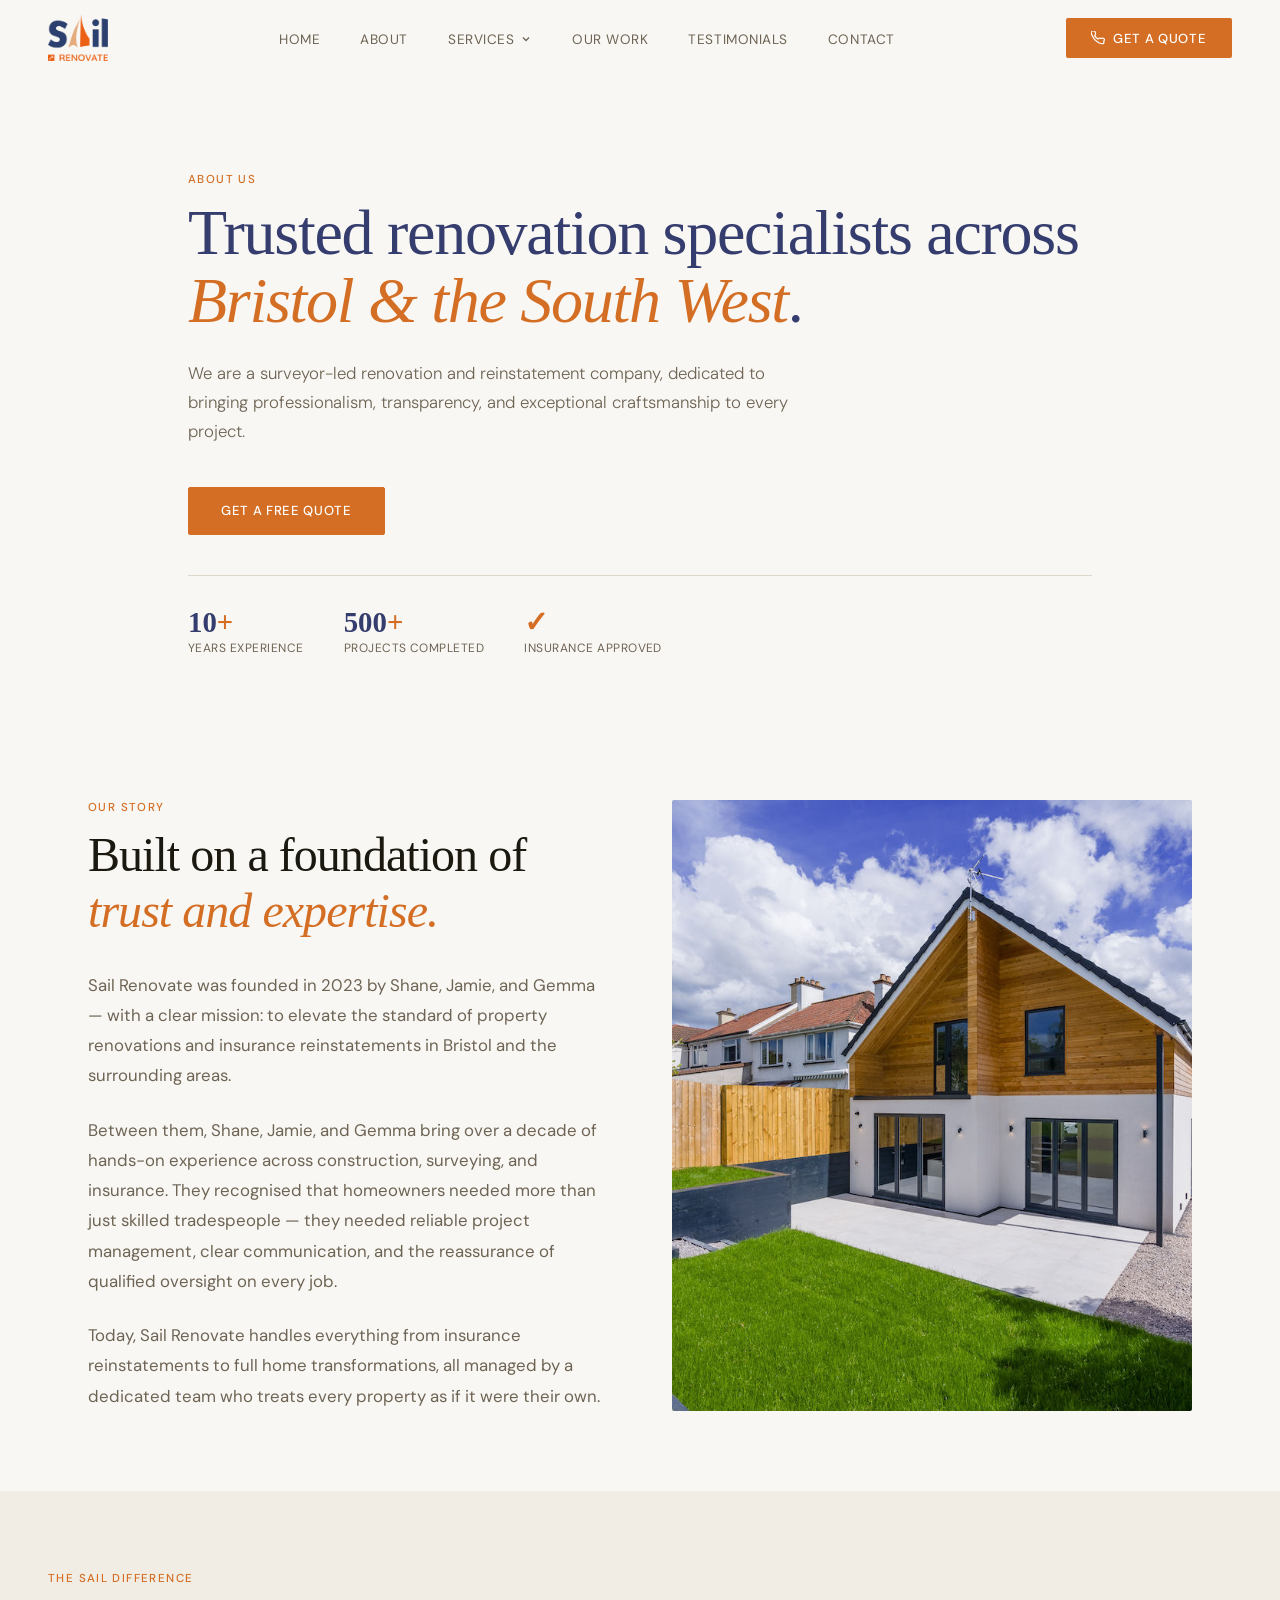
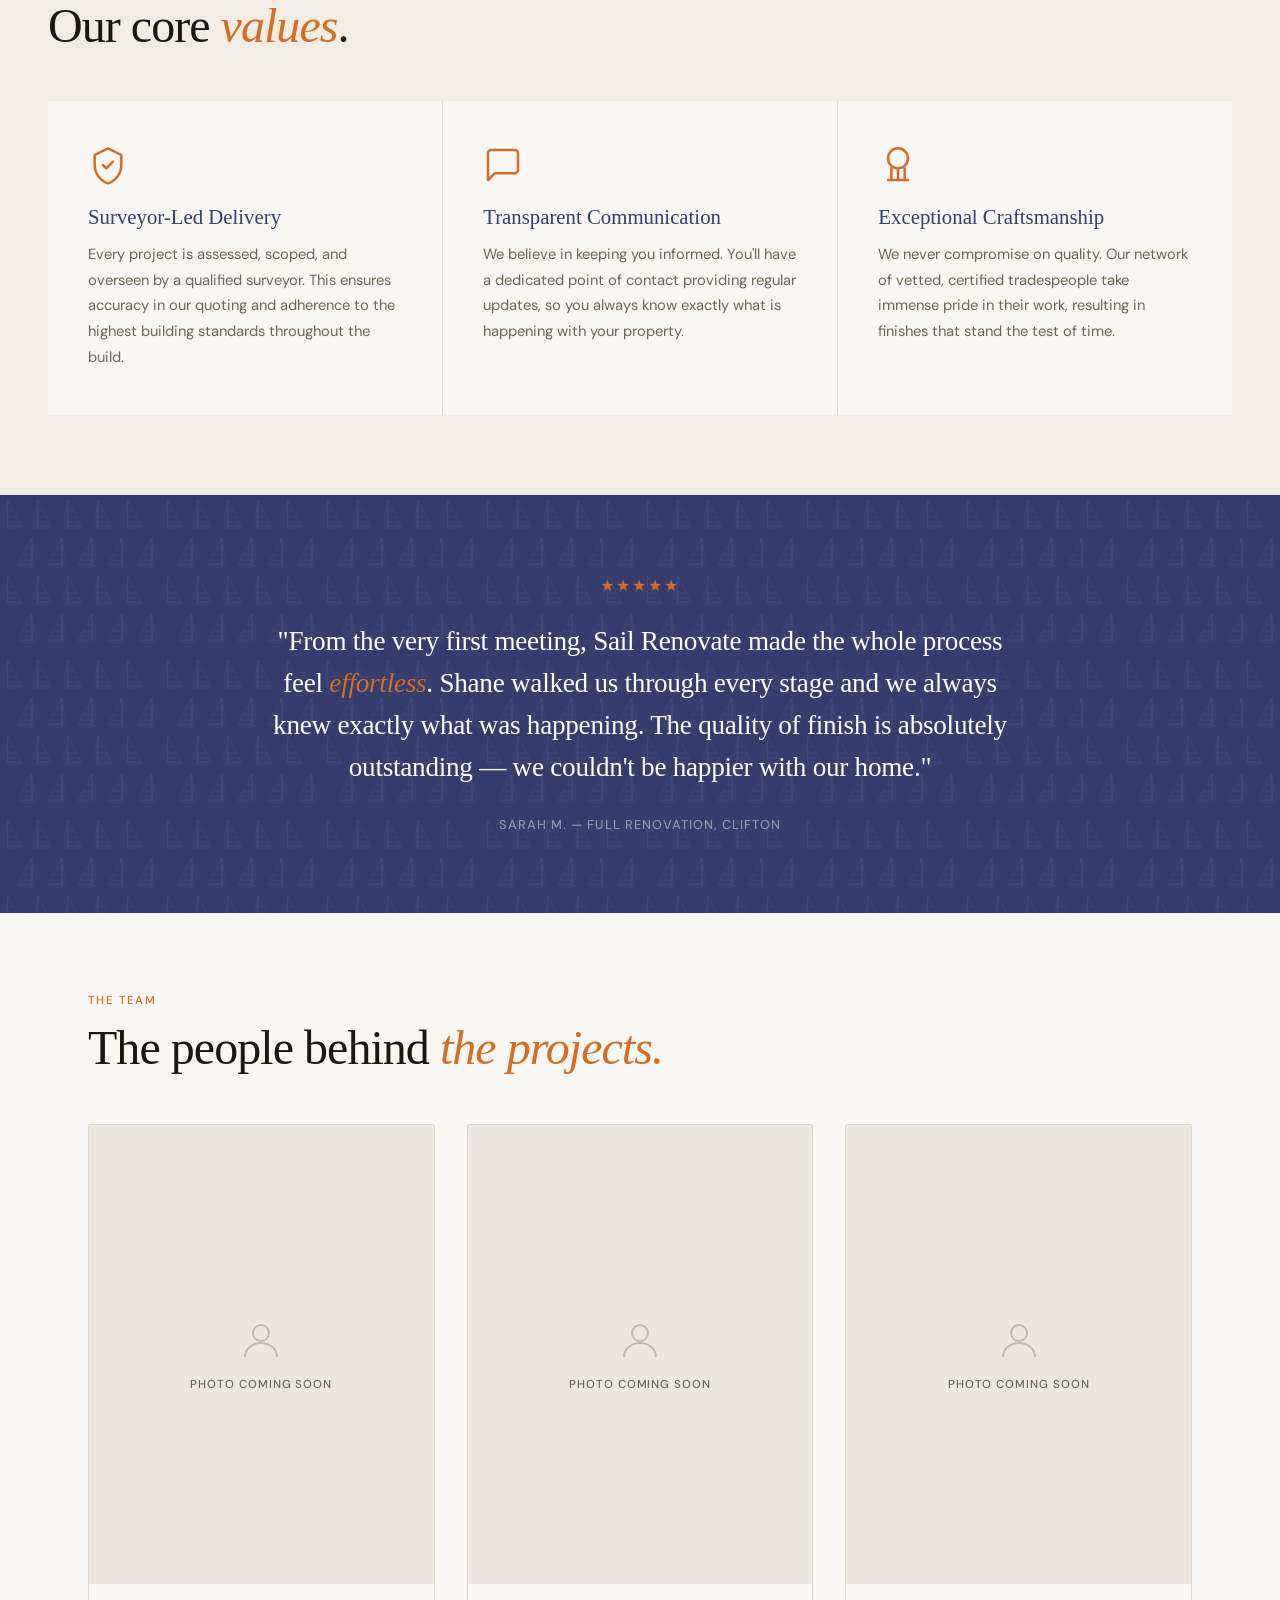
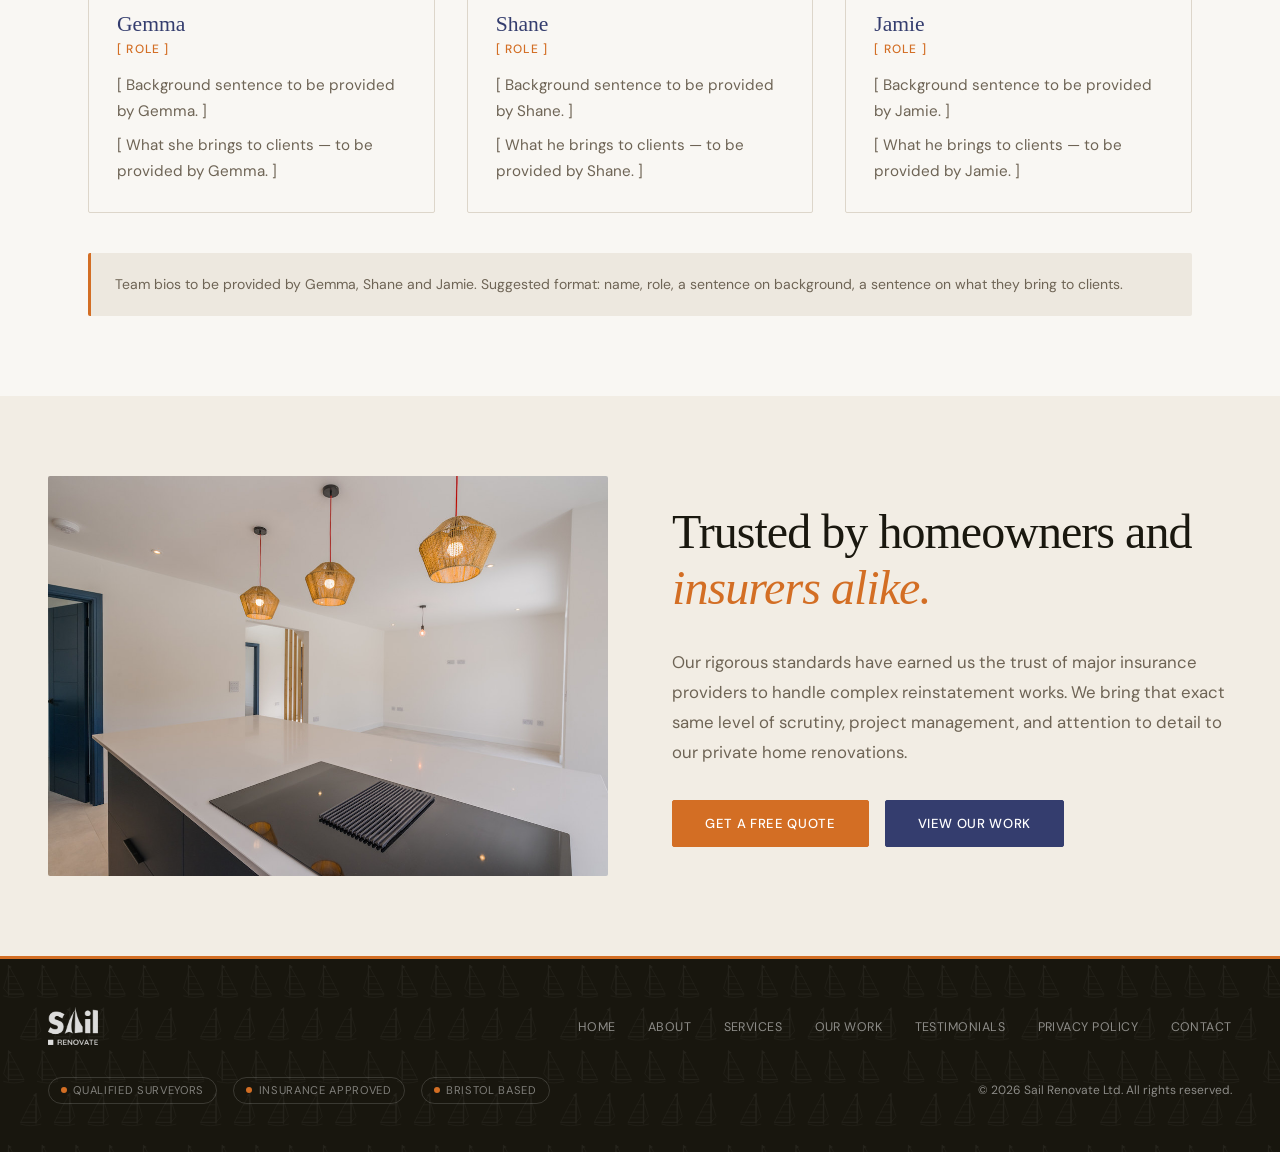
==== commit 37aa0ece: "style: swap headings to navy brand colour Co-Authored-By: Claude Sonnet 4.6 <noreply@anthropic.com>" ====
--- a/about/index.html
+++ b/about/index.html
@@ -25,7 +25,7 @@
     .team-card__photo-placeholder svg { opacity: 0.35; }
     .team-card__photo-placeholder span { font-size: 0.72rem; font-weight: 500; letter-spacing: 0.08em; text-transform: uppercase; }
     .team-card__body { padding: 1.75rem; }
-    .team-card__name { font-family: var(--serif); font-size: 1.35rem; font-weight: 400; color: var(--text); margin-bottom: 0.25rem; }
+    .team-card__name { font-family: var(--serif); font-size: 1.35rem; font-weight: 400; color: var(--navy); margin-bottom: 0.25rem; }
     .team-card__role { font-size: 0.75rem; font-weight: 500; letter-spacing: 0.1em; text-transform: uppercase; color: var(--accent); margin-bottom: 1rem; }
     .team-card__bio { font-size: 0.95rem; line-height: 1.7; color: var(--text-muted); }
     .team-card__bio p { margin-bottom: 0.5rem; }
@@ -46,7 +46,7 @@
       font-family: var(--serif);
       font-size: 1.8rem;
       font-weight: 600;
-      color: var(--text);
+      color: var(--navy);
       line-height: 1;
       margin-bottom: 0.25rem;
     }
@@ -81,7 +81,7 @@
       stroke-linejoin: round;
       display: block;
     }
-    .value-card h3 { font-family: var(--serif); font-size: 1.3rem; margin-bottom: 0.75rem; color: var(--text); font-weight: 400; line-height: 1.2; }
+    .value-card h3 { font-family: var(--serif); font-size: 1.3rem; margin-bottom: 0.75rem; color: var(--navy); font-weight: 400; line-height: 1.2; }
     .value-card p { font-size: 0.92rem; line-height: 1.75; color: var(--text-muted); margin: 0; }
     @media (max-width: 860px) { .values-grid { grid-template-columns: 1fr; } }
 
--- a/css/global.css
+++ b/css/global.css
@@ -196,7 +196,7 @@
   font-weight: 300;
   line-height: 1.06;
   letter-spacing: -0.02em;
-  color: var(--text);
+  color: var(--navy);
   margin-bottom: 1.5rem;
 }
 .internal-hero .hero__heading em { font-style: italic; color: var(--accent); }
@@ -220,7 +220,7 @@
 
 /* ── Card ──────────────────────────────────────────────── */
 .card { background: #fff; border: 1px solid var(--border); padding: 2.5rem; border-radius: 2px; }
-.card h3 { font-family: var(--serif); font-size: 1.35rem; margin-bottom: 0.75rem; font-weight: 400; color: var(--text); }
+.card h3 { font-family: var(--serif); font-size: 1.35rem; margin-bottom: 0.75rem; font-weight: 400; color: var(--navy); }
 .card p { font-size: 0.95rem; line-height: 1.7; color: var(--text-muted); }
 
 /* ── Footer ────────────────────────────────────────────── */
@@ -353,7 +353,7 @@
   font-family: var(--serif);
   font-size: 1.05rem;
   font-weight: 400;
-  color: var(--text);
+  color: var(--navy);
   line-height: 1.25;
   margin: 0;
 }
@@ -394,7 +394,7 @@
   font-family: var(--serif);
   font-size: 2rem;
   font-weight: 400;
-  color: var(--text);
+  color: var(--navy);
   background: none;
   border: none;
   cursor: pointer;
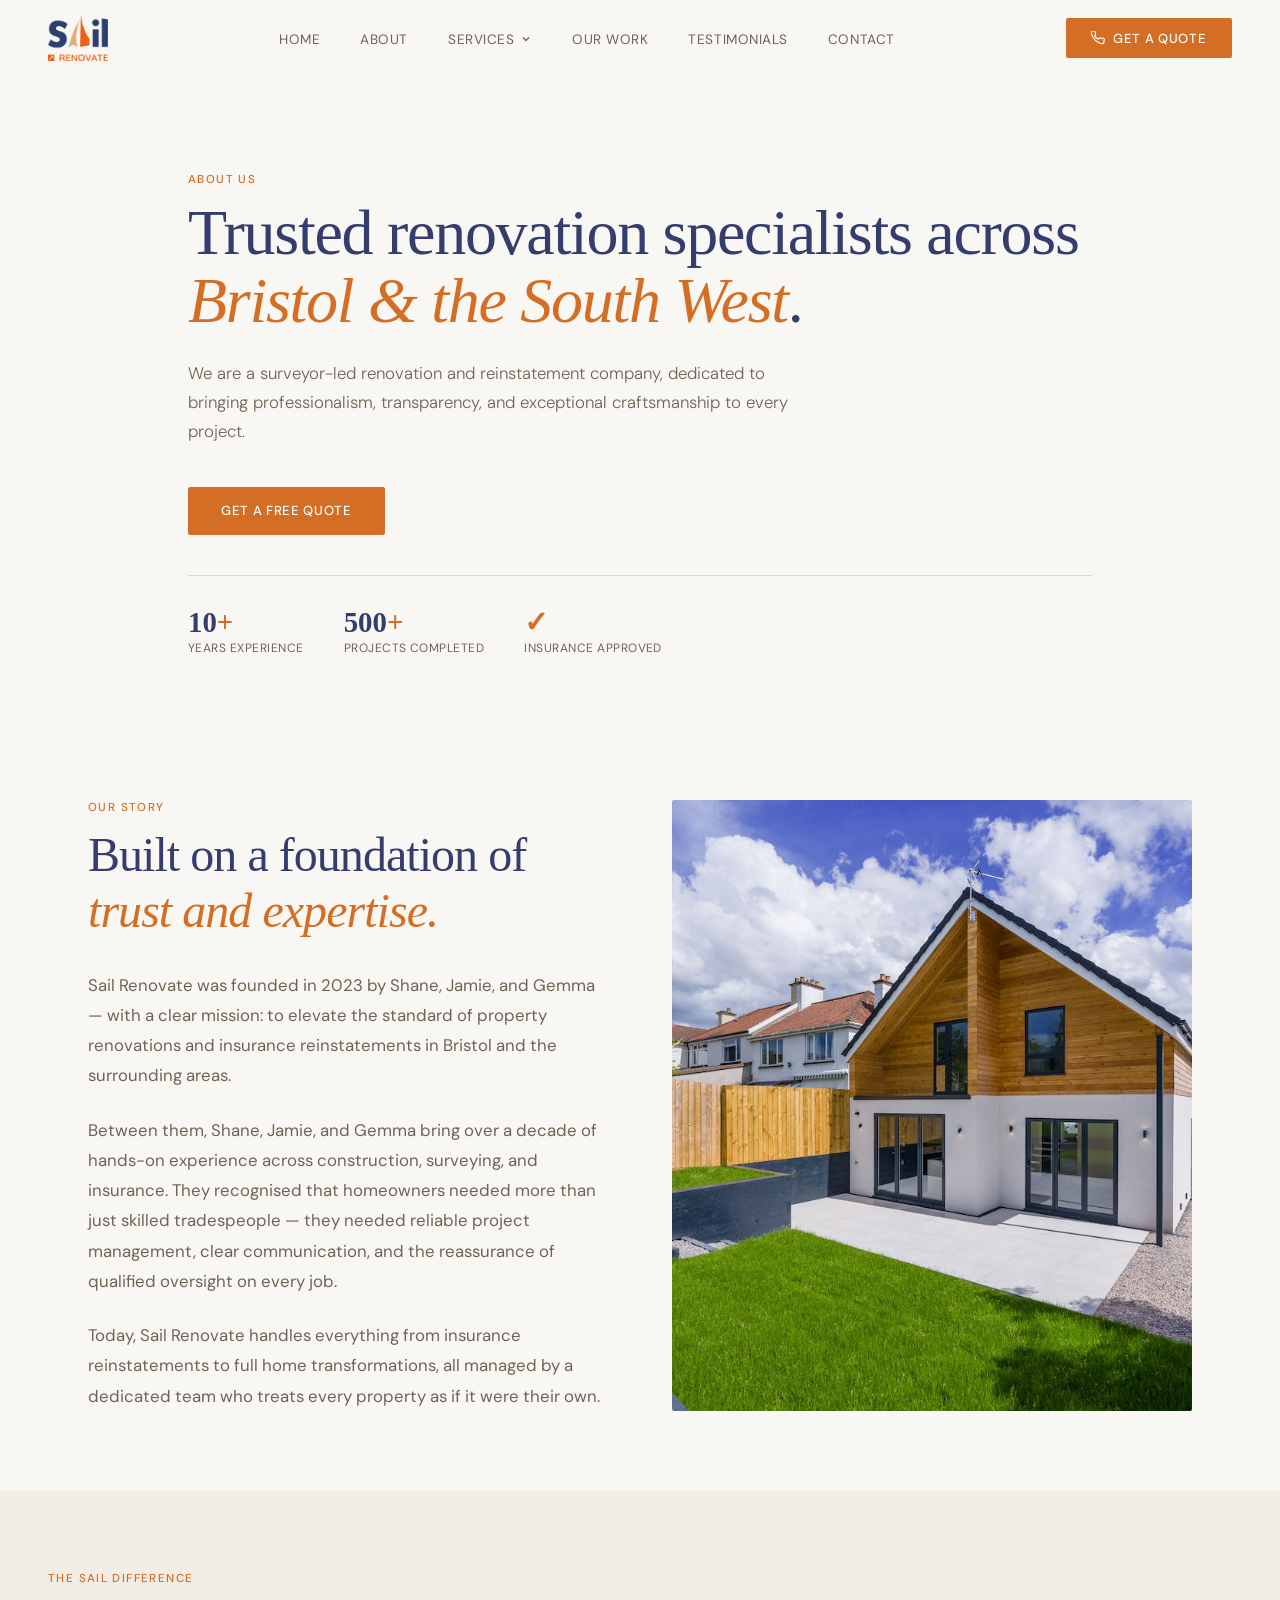
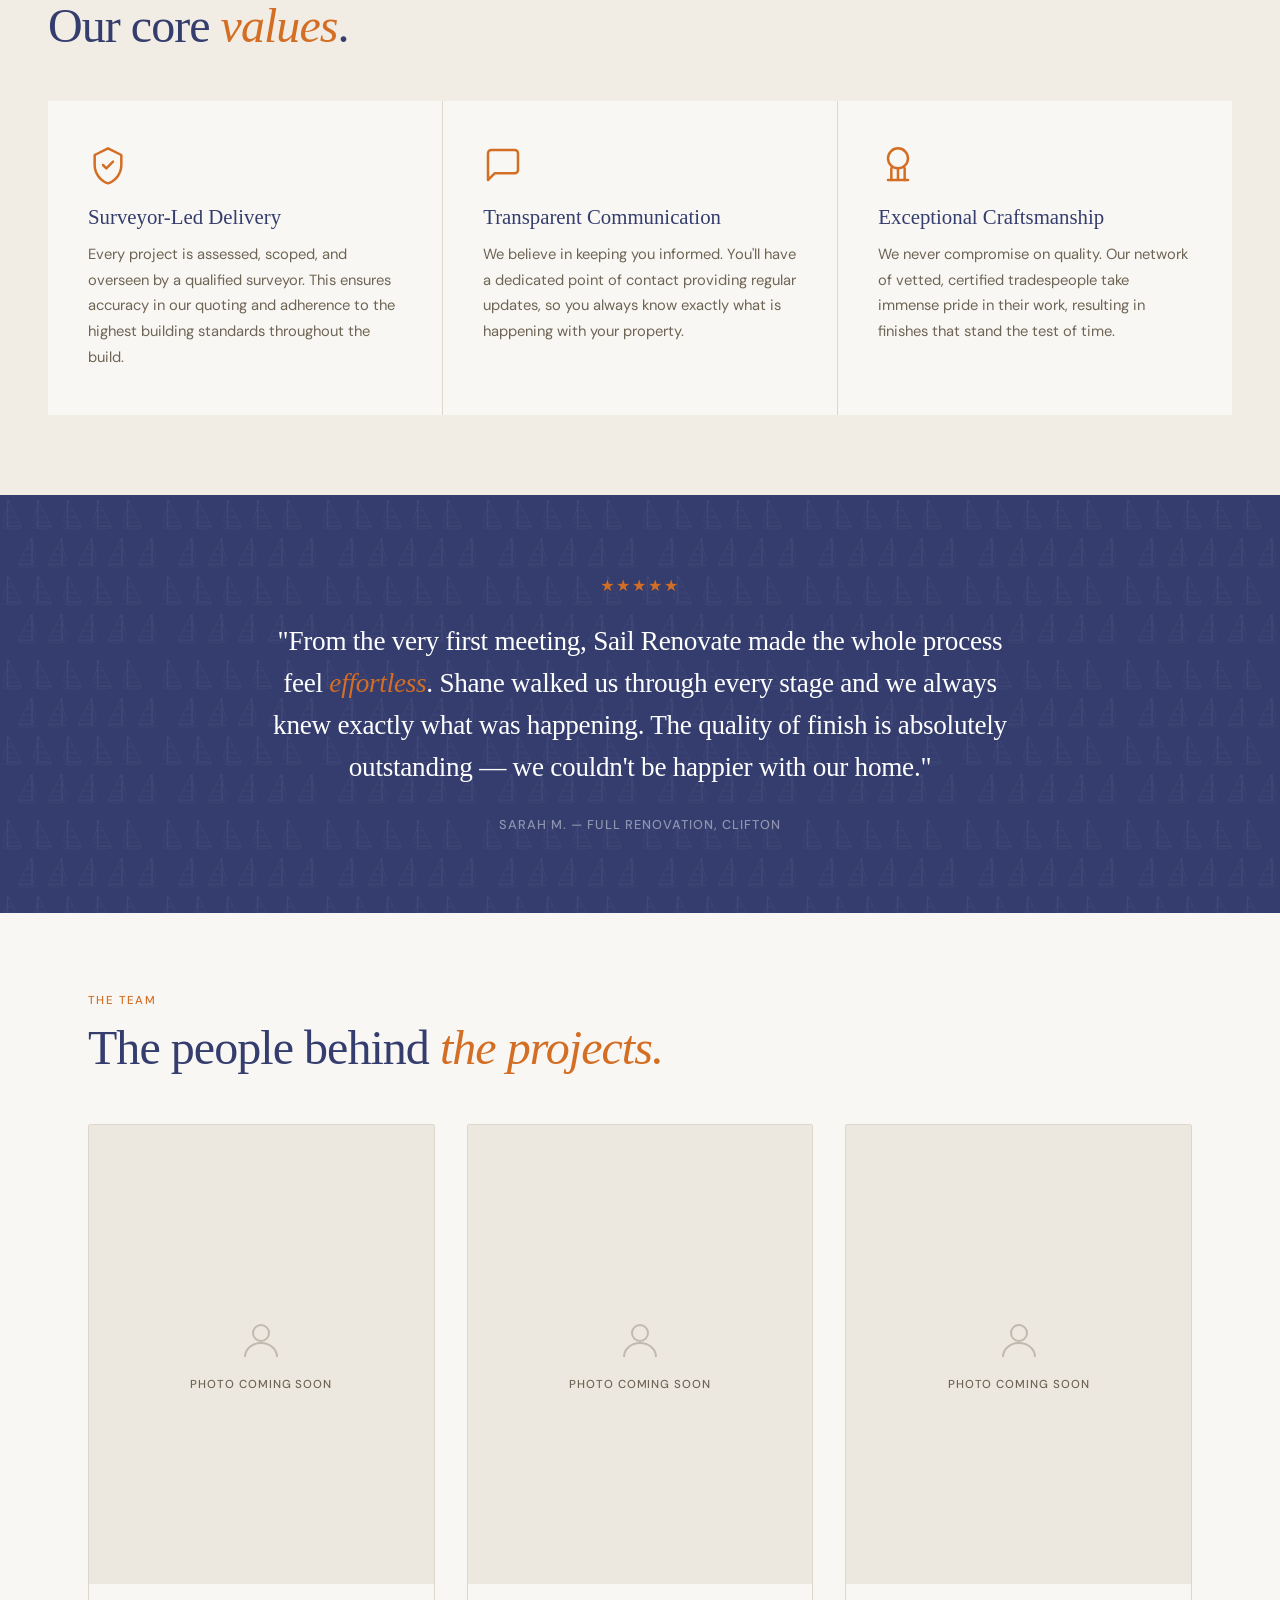
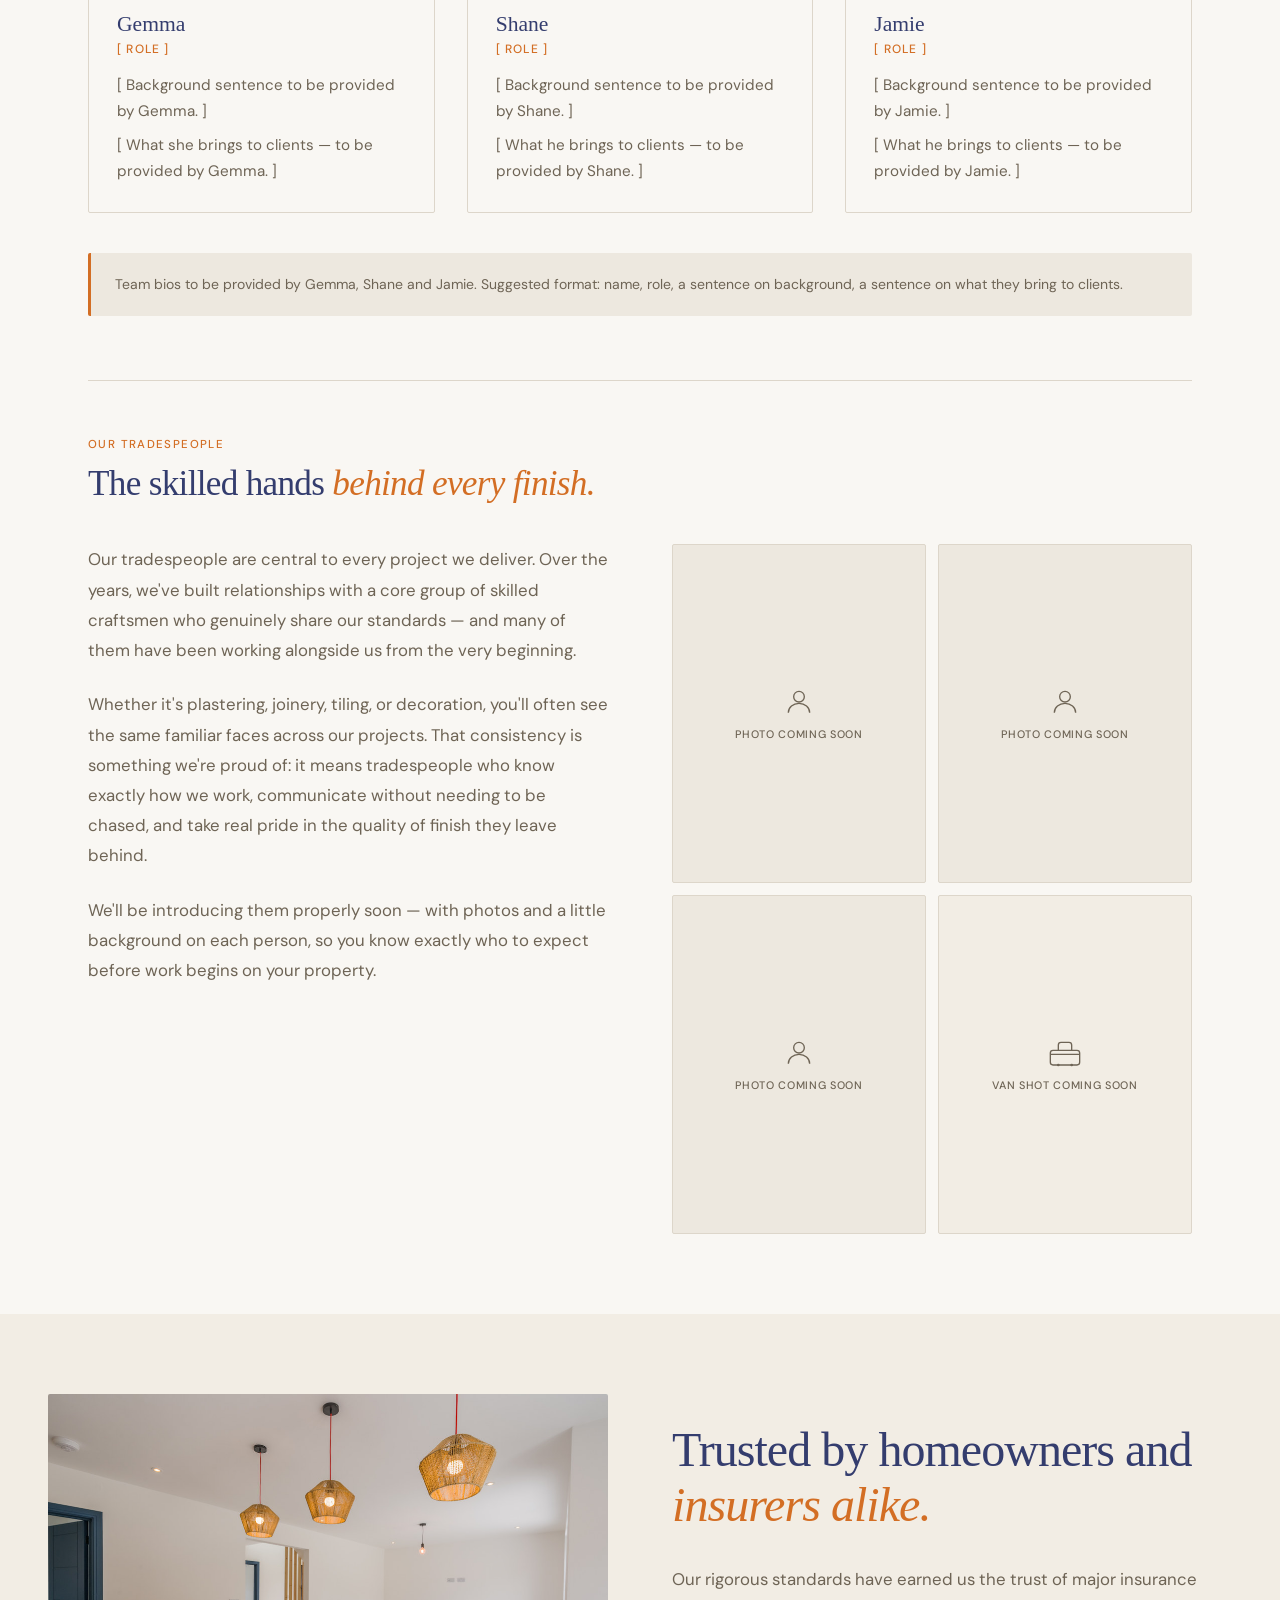
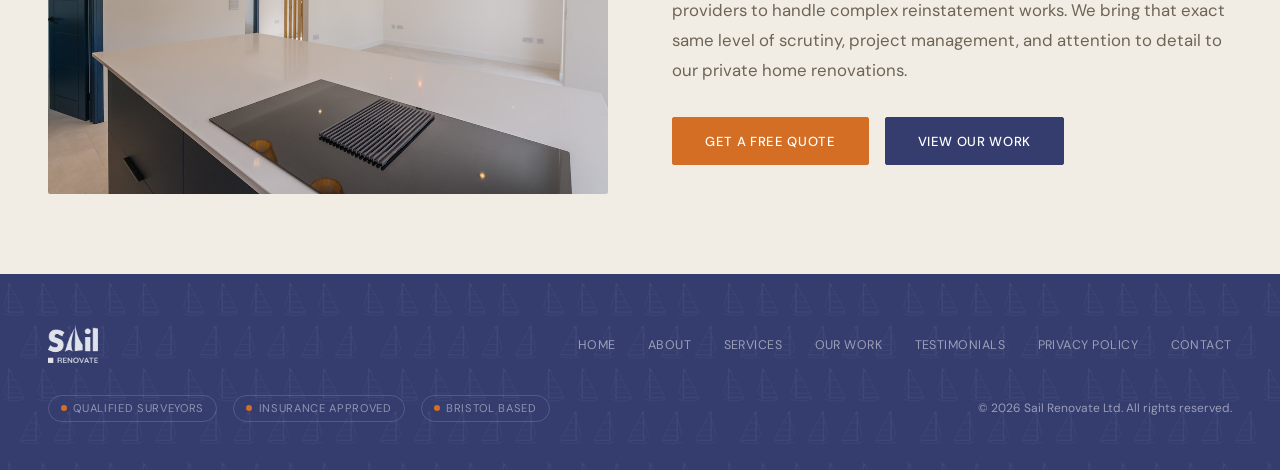
==== commit d6709e02: "feat: add tradespeople section to About page" ====
--- a/about/index.html
+++ b/about/index.html
@@ -389,6 +389,38 @@
       </div>
 
       <p class="team-placeholder-note">Team bios to be provided by Gemma, Shane and Jamie. Suggested format: name, role, a sentence on background, a sentence on what they bring to clients.</p>
+
+      <div style="margin-top: 4rem; padding-top: 3.5rem; border-top: 1px solid var(--border);">
+        <span class="section-eyebrow">Our Tradespeople</span>
+        <h2 class="section-title" style="font-size: clamp(1.6rem, 3vw, 2.2rem);">The skilled hands <em>behind every finish.</em></h2>
+
+        <div class="grid-2 fade-in" style="align-items: flex-start; margin-top: 2.5rem; gap: 4rem;">
+          <div class="content-block">
+            <p>Our tradespeople are central to every project we deliver. Over the years, we've built relationships with a core group of skilled craftsmen who genuinely share our standards — and many of them have been working alongside us from the very beginning.</p>
+            <p>Whether it's plastering, joinery, tiling, or decoration, you'll often see the same familiar faces across our projects. That consistency is something we're proud of: it means tradespeople who know exactly how we work, communicate without needing to be chased, and take real pride in the quality of finish they leave behind.</p>
+            <p>We'll be introducing them properly soon — with photos and a little background on each person, so you know exactly who to expect before work begins on your property.</p>
+          </div>
+
+          <div style="display: grid; grid-template-columns: 1fr 1fr; gap: 0.75rem;">
+            <div style="aspect-ratio: 3/4; background: var(--cream); border: 1px solid var(--border); border-radius: 2px; display: flex; flex-direction: column; align-items: center; justify-content: center; gap: 0.6rem; color: var(--text-muted);">
+              <svg width="32" height="32" viewBox="0 0 24 24" fill="none" stroke="currentColor" stroke-width="1" aria-hidden="true"><circle cx="12" cy="8" r="4"/><path d="M4 20c0-4 3.6-7 8-7s8 3 8 7"/></svg>
+              <span style="font-size: 0.68rem; font-weight: 500; letter-spacing: 0.06em; text-transform: uppercase;">Photo coming soon</span>
+            </div>
+            <div style="aspect-ratio: 3/4; background: var(--cream); border: 1px solid var(--border); border-radius: 2px; display: flex; flex-direction: column; align-items: center; justify-content: center; gap: 0.6rem; color: var(--text-muted);">
+              <svg width="32" height="32" viewBox="0 0 24 24" fill="none" stroke="currentColor" stroke-width="1" aria-hidden="true"><circle cx="12" cy="8" r="4"/><path d="M4 20c0-4 3.6-7 8-7s8 3 8 7"/></svg>
+              <span style="font-size: 0.68rem; font-weight: 500; letter-spacing: 0.06em; text-transform: uppercase;">Photo coming soon</span>
+            </div>
+            <div style="aspect-ratio: 3/4; background: var(--cream); border: 1px solid var(--border); border-radius: 2px; display: flex; flex-direction: column; align-items: center; justify-content: center; gap: 0.6rem; color: var(--text-muted);">
+              <svg width="32" height="32" viewBox="0 0 24 24" fill="none" stroke="currentColor" stroke-width="1" aria-hidden="true"><circle cx="12" cy="8" r="4"/><path d="M4 20c0-4 3.6-7 8-7s8 3 8 7"/></svg>
+              <span style="font-size: 0.68rem; font-weight: 500; letter-spacing: 0.06em; text-transform: uppercase;">Photo coming soon</span>
+            </div>
+            <div style="aspect-ratio: 3/4; background: var(--bg-warm); border: 1px solid var(--border); border-radius: 2px; display: flex; flex-direction: column; align-items: center; justify-content: center; gap: 0.6rem; color: var(--text-muted); padding: 1rem; text-align: center;">
+              <svg width="32" height="32" viewBox="0 0 24 24" fill="none" stroke="currentColor" stroke-width="1" aria-hidden="true"><rect x="1" y="10" width="22" height="11" rx="2"/><path d="M1 13h22M7 10V6a2 2 0 0 1 2-2h6a2 2 0 0 1 2 2v4"/><circle cx="7" cy="21" r="1" fill="currentColor" stroke="none"/><circle cx="17" cy="21" r="1" fill="currentColor" stroke="none"/></svg>
+              <span style="font-size: 0.68rem; font-weight: 500; letter-spacing: 0.06em; text-transform: uppercase;">Van shot coming soon</span>
+            </div>
+          </div>
+        </div>
+      </div>
     </section>
 
     <section class="page-section--alt">
--- a/css/global.css
+++ b/css/global.css
@@ -65,12 +65,12 @@
   transition: color 0.2s;
   position: relative;
 }
-.nav__links a:hover { color: var(--text); }
+.nav__links a:hover { color: var(--navy); }
 
 /* Active page indicator */
 .nav__links a[aria-current="page"],
 .nav__mega-trigger[aria-current="page"] {
-  color: var(--text);
+  color: var(--navy);
 }
 .nav__links a[aria-current="page"]::after,
 .nav__mega-trigger[aria-current="page"]::after {
@@ -163,8 +163,8 @@
 }
 .btn--primary { background: var(--accent); color: #fff; border-color: var(--accent); }
 .btn--primary:hover { background: var(--accent-lt); border-color: var(--accent-lt); }
-.btn--outline { background: transparent; color: var(--text); border-color: var(--border); }
-.btn--outline:hover { border-color: var(--text); }
+.btn--outline { background: transparent; color: var(--navy); border-color: var(--navy); }
+.btn--outline:hover { background: var(--navy); color: #fff; border-color: var(--navy); }
 .btn--navy { background: var(--navy); color: #fff; border-color: var(--navy); }
 .btn--navy:hover { background: var(--navy-lt); border-color: var(--navy-lt); }
 
@@ -184,6 +184,7 @@
   font-weight: 300;
   line-height: 1.15;
   letter-spacing: -0.02em;
+  color: var(--navy);
   margin-bottom: 2rem;
 }
 .section-title em { font-style: italic; color: var(--accent); }
@@ -227,8 +228,8 @@
 footer {
   position: relative;
   overflow: hidden;
-  background: var(--bg-dark);
-  border-top: 3px solid var(--accent);
+  background: var(--navy);
+  border-top: 3px solid var(--navy);
   color: rgba(255,255,255,0.5);
   padding: 3rem;
   display: flex;
@@ -311,7 +312,7 @@
   font-family: var(--sans);
 }
 .nav__mega-trigger:hover,
-.nav__item--has-mega.open .nav__mega-trigger { color: var(--text); }
+.nav__item--has-mega.open .nav__mega-trigger { color: var(--navy); }
 .nav__chevron { transition: transform 0.25s var(--ease); flex-shrink: 0; }
 .nav__item--has-mega.open .nav__chevron { transform: rotate(180deg); }
 
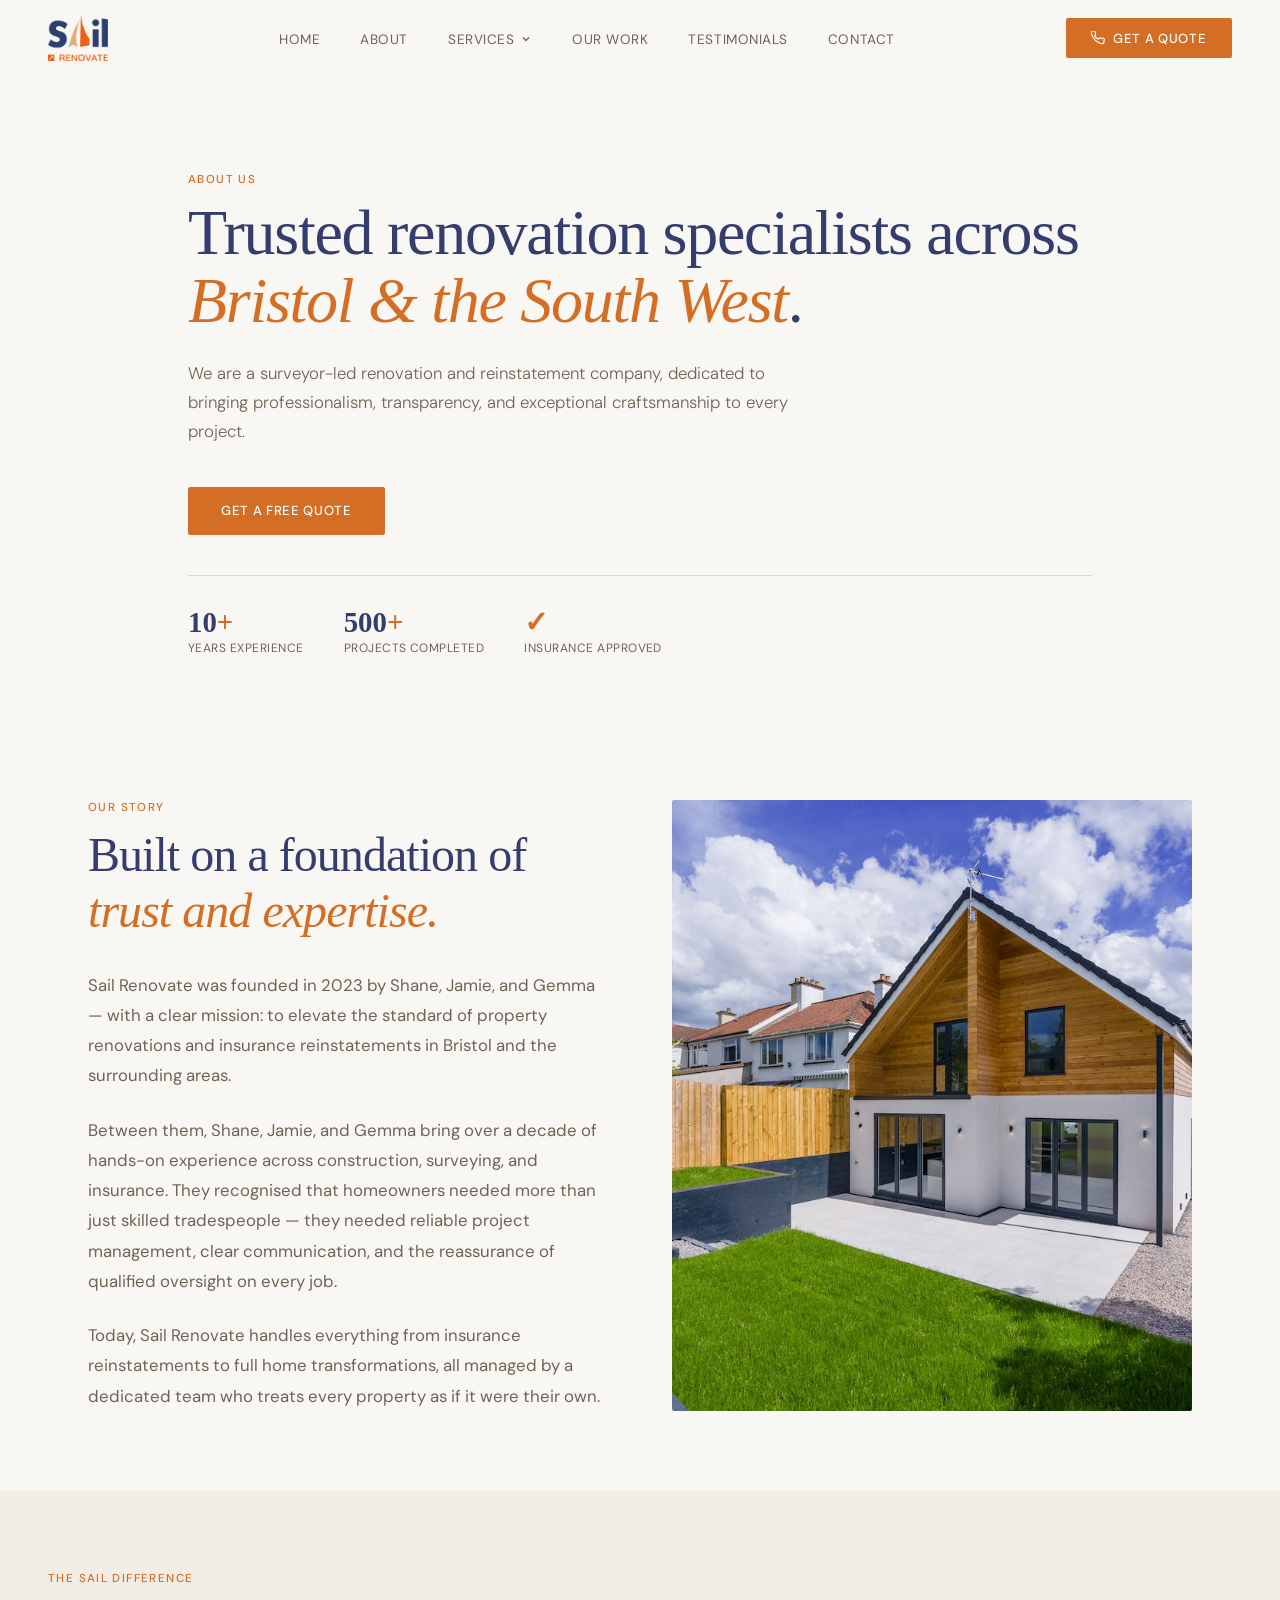
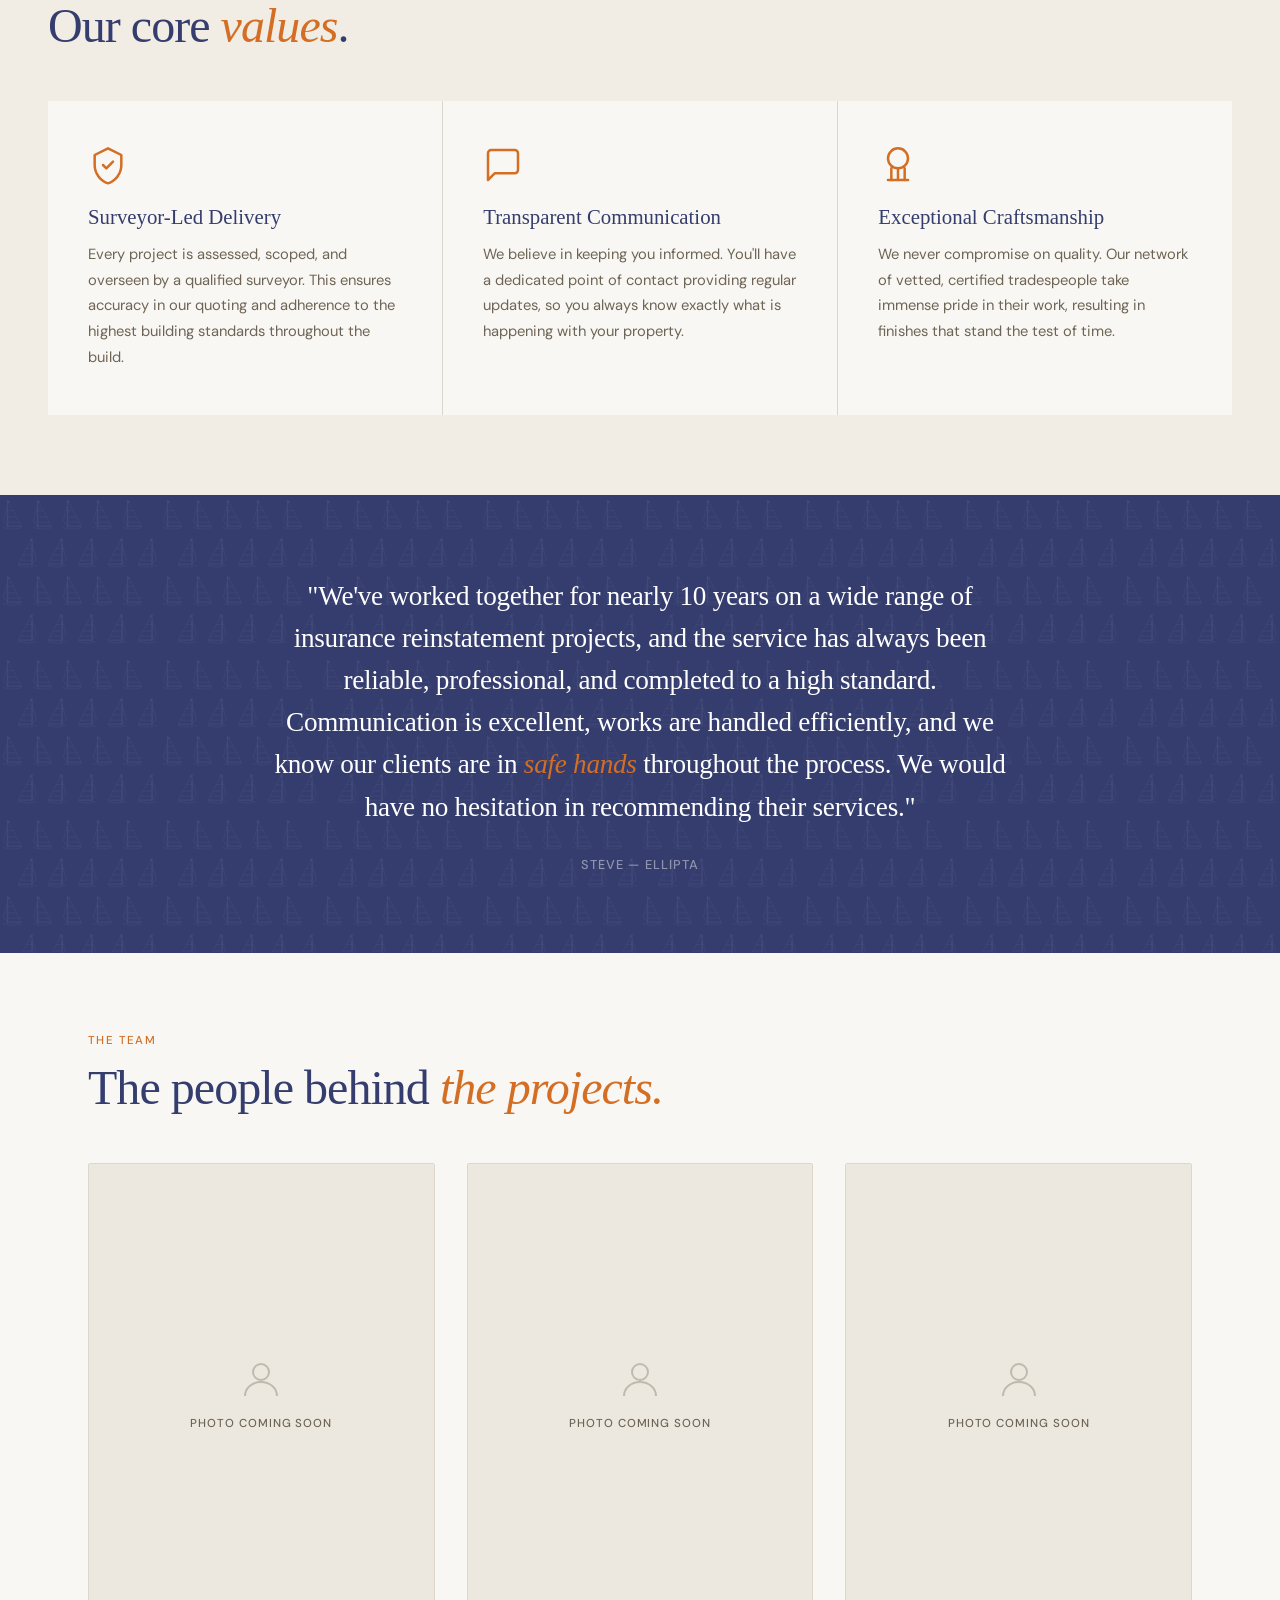
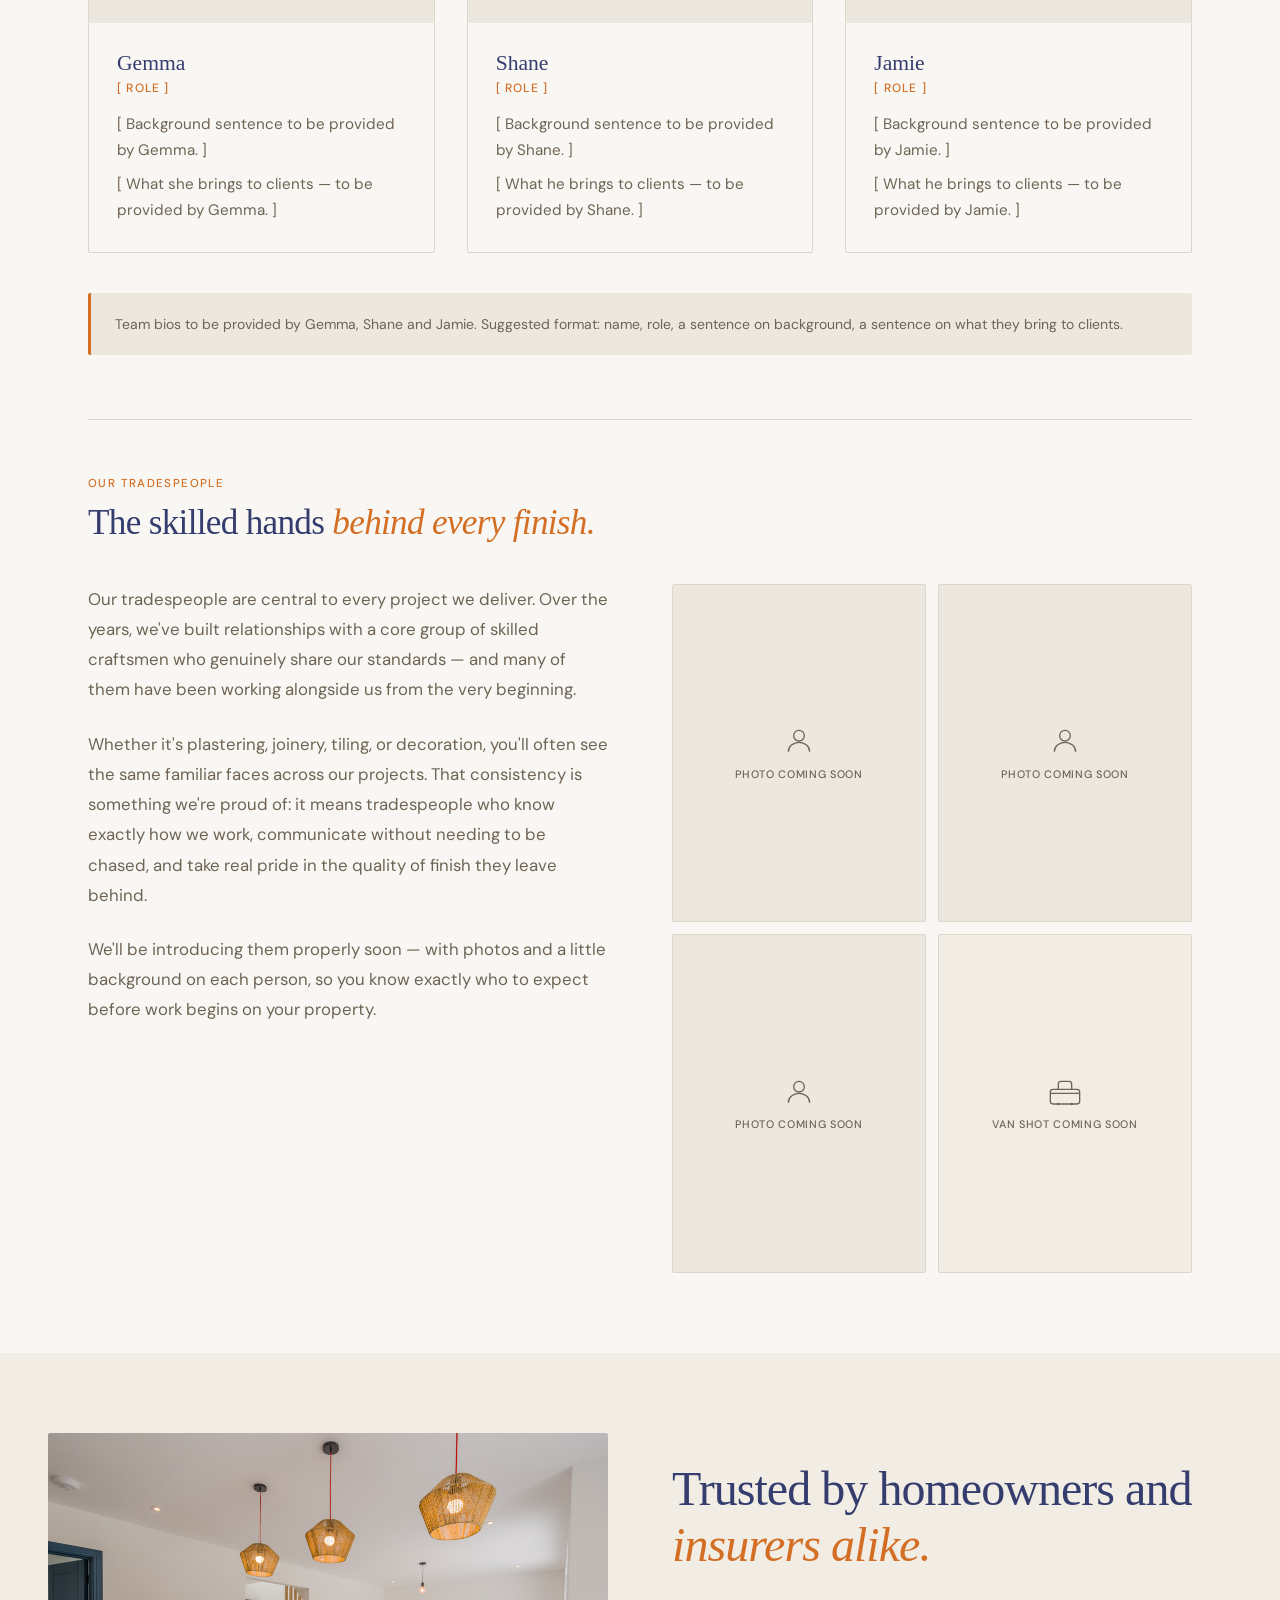
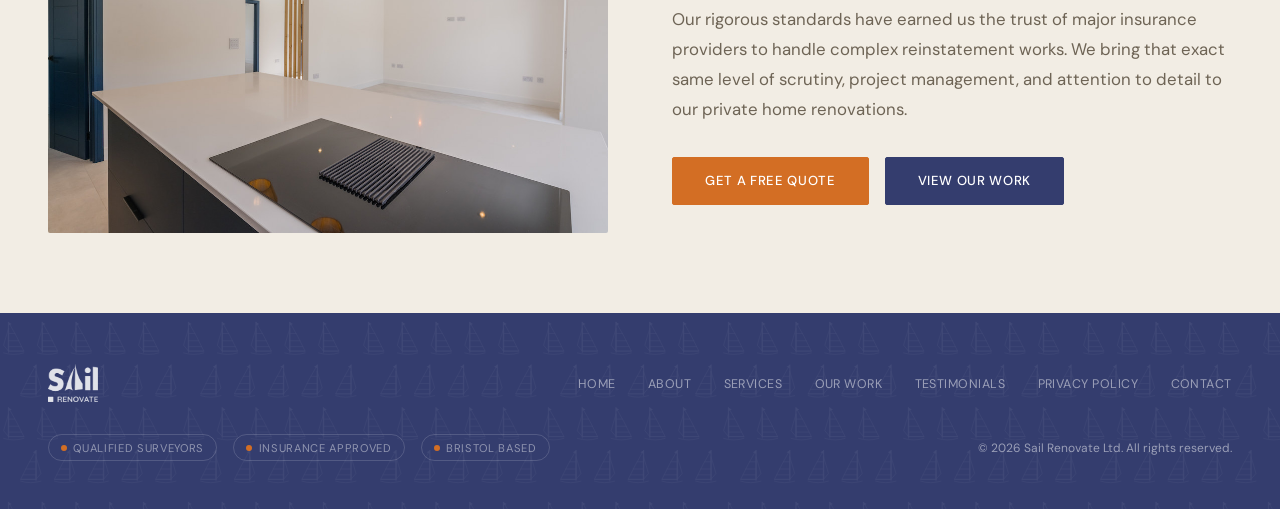
==== commit 375bc640: "content: replace placeholder testimonial with real review (Steve, Ellipta)" ====
--- a/about/index.html
+++ b/about/index.html
@@ -324,11 +324,10 @@
     </section>
 
     <section class="about-testimonial">
-      <div class="about-testimonial__stars" aria-label="5 stars">★★★★★</div>
       <blockquote>
-        "From the very first meeting, Sail Renovate made the whole process feel <em>effortless</em>. Shane walked us through every stage and we always knew exactly what was happening. The quality of finish is absolutely outstanding — we couldn't be happier with our home."
+        "We've worked together for nearly 10 years on a wide range of insurance reinstatement projects, and the service has always been reliable, professional, and completed to a high standard. Communication is excellent, works are handled efficiently, and we know our clients are in <em>safe hands</em> throughout the process. We would have no hesitation in recommending their services."
       </blockquote>
-      <p class="about-testimonial__attr">Sarah M. &mdash; Full Renovation, Clifton</p>
+      <p class="about-testimonial__attr">Steve &mdash; Ellipta</p>
     </section>
 
     <section class="page-section">
